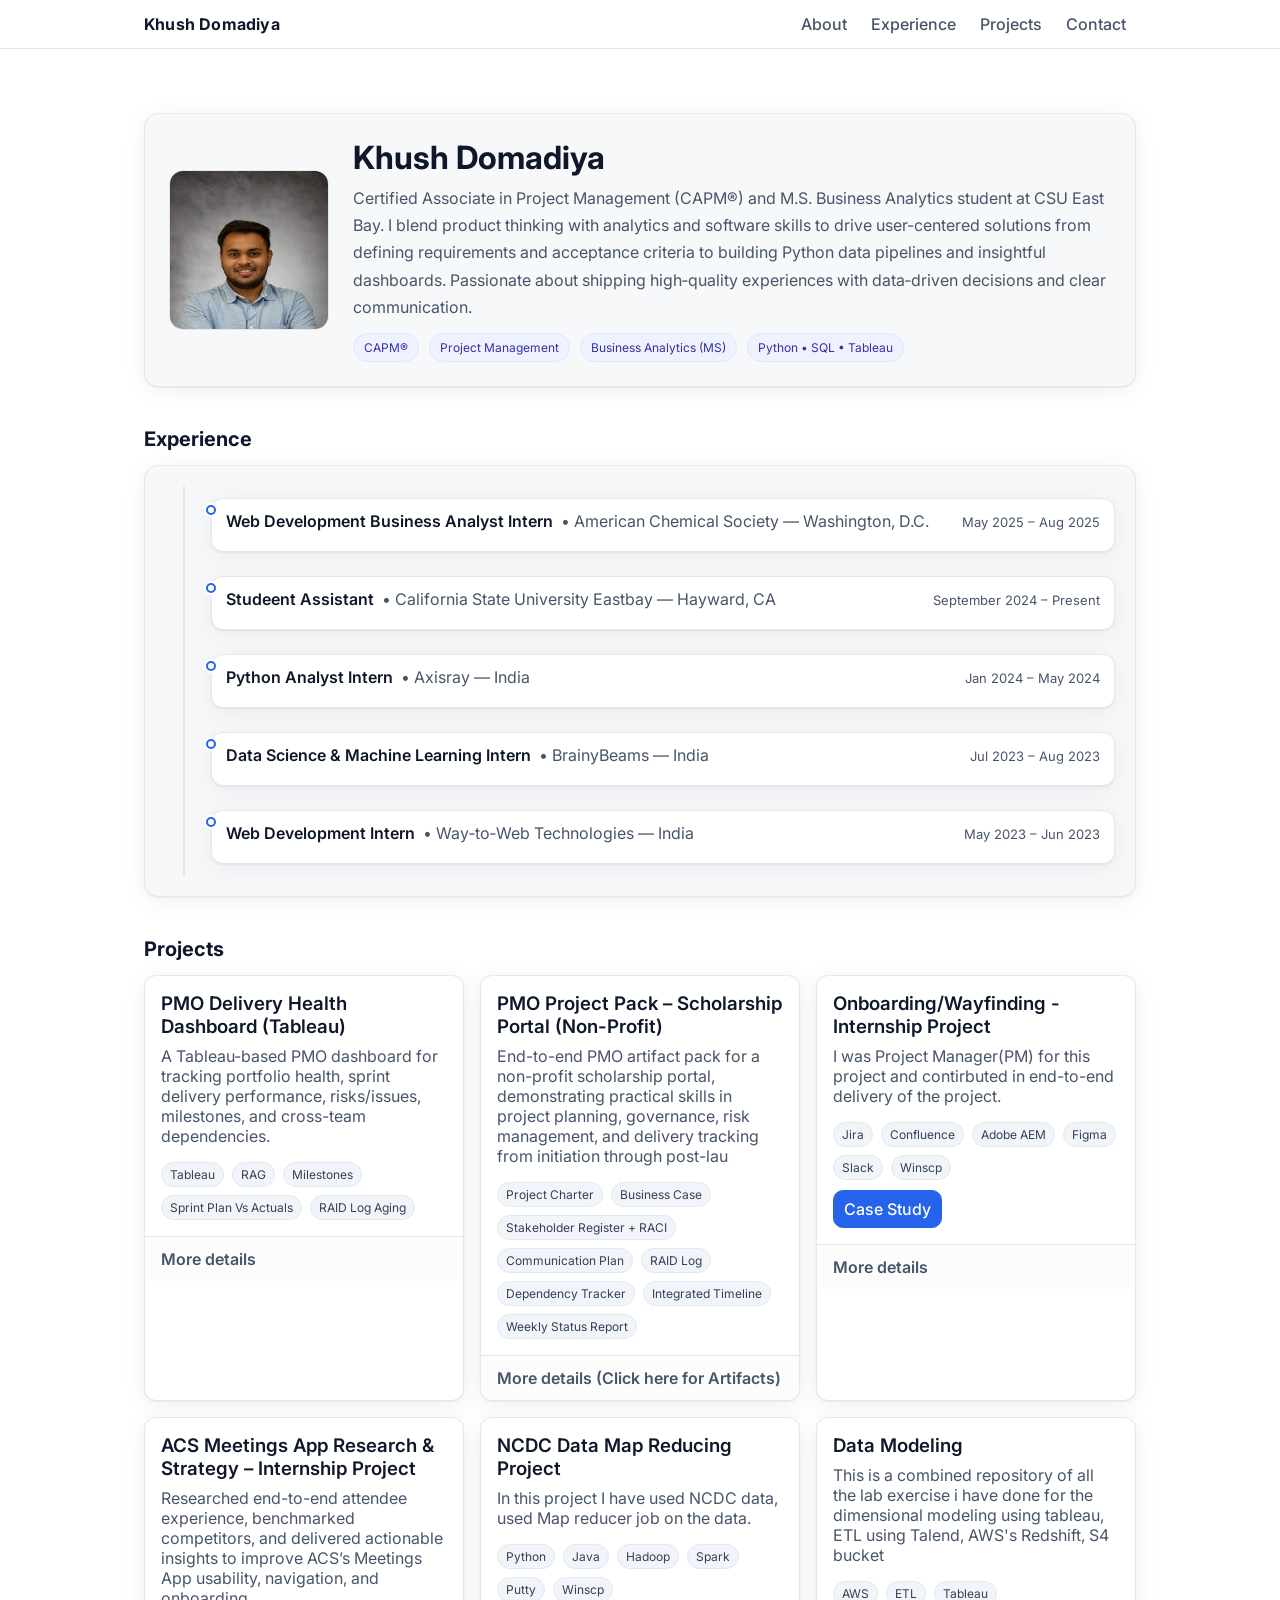
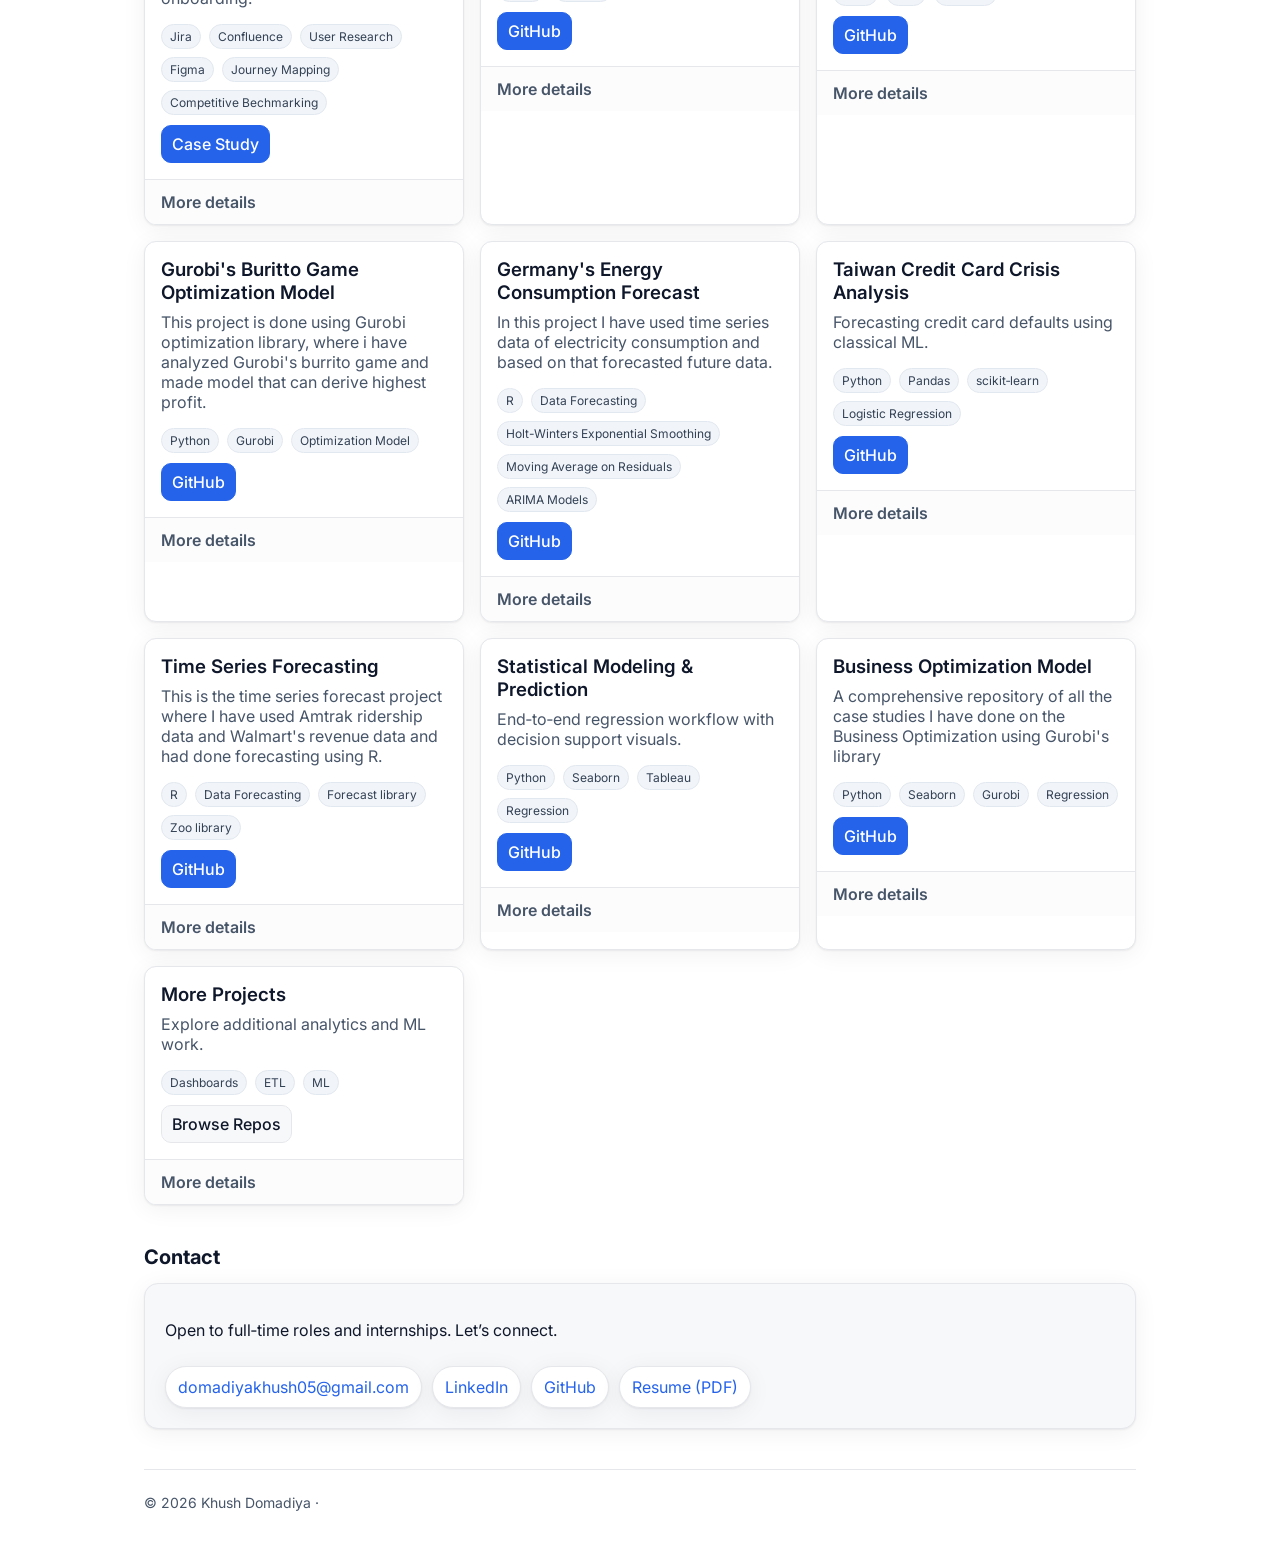
==== index.html @ 068c6896 "Update index.html removed work experience sections" ====
<!DOCTYPE html>
<html lang="en">

<head>
    <meta charset="utf-8" />
    <meta name="viewport" content="width=device-width, initial-scale=1" />
    <title>Khush Domadiya — Portfolio</title>
    <meta name="description"
        content="Portfolio of Khush Domadiya — CAPM® and Business Analytics MS student at CSU East Bay." />
    <link rel="preconnect" href="https://fonts.googleapis.com">
    <link rel="preconnect" href="https://fonts.gstatic.com" crossorigin>
    <link href="https://fonts.googleapis.com/css2?family=Inter:wght@400;500;600;700&display=swap" rel="stylesheet">
    <style>
        :root {
            --bg: #ffffff;
            --card: #f7f8fa;
            --text: #0f172a;
            --muted: #475569;
            --accent: #2563eb;
            --line: #e5e7eb;
            --ring: rgba(37, 99, 235, .25);
            --shadow: 0 1px 2px rgba(15, 23, 42, .06), 0 4px 24px rgba(15, 23, 42, .06);
            --radius: 14px;
            --maxw: 1040px;
        }

        *,
        *::before,
        *::after {
            box-sizing: border-box;
        }

        html,
        body {
            margin: 0;
            padding: 0;
            background: var(--bg);
            color: var(--text);
            font-family: Inter, system-ui, -apple-system, Segoe UI, Roboto, "Helvetica Neue", Arial, "Noto Sans", "Apple Color Emoji", "Segoe UI Emoji", "Segoe UI Symbol", "Noto Color Emoji", sans-serif;
        }

        a {
            color: var(--accent);
            text-decoration: none;
        }

        a:hover {
            text-decoration: underline;
        }

        .container {
            width: 100%;
            max-width: var(--maxw);
            margin: 0 auto;
            padding: 24px;
        }

        header {
            position: sticky;
            top: 0;
            backdrop-filter: saturate(180%) blur(8px);
            background: rgba(255, 255, 255, .8);
            border-bottom: 1px solid var(--line);
            z-index: 10;
        }

        .nav {
            display: flex;
            align-items: center;
            justify-content: space-between;
            gap: 16px;
            max-width: var(--maxw);
            margin: 0 auto;
            padding: 14px 24px;
        }

        .brand {
            font-weight: 700;
            letter-spacing: .2px;
        }

        .nav a {
            color: var(--muted);
            font-weight: 500;
            padding: 8px 10px;
            border-radius: 10px;
        }

        .nav a:hover {
            background: var(--card);
            text-decoration: none;
        }

        main {
            padding-top: 24px;
        }

        /* About */
        .about {
            display: grid;
            grid-template-columns: 160px 1fr;
            gap: 24px;
            align-items: center;
            background: var(--card);
            border: 1px solid var(--line);
            border-radius: var(--radius);
            padding: 24px;
            box-shadow: var(--shadow);
        }

        .avatar {
            width: 160px;
            height: 160px;
            border-radius: 14px;
            object-fit: cover;
            border: 1px solid var(--line);
        }

        .about h1 {
            margin: 0 0 8px;
            font-size: clamp(24px, 3vw, 32px);
        }

        .about p {
            margin: 0;
            color: var(--muted);
            line-height: 1.7;
        }

        .badges {
            margin-top: 12px;
            display: flex;
            gap: 10px;
            flex-wrap: wrap;
        }

        .badge {
            background: #eef2ff;
            color: #3730a3;
            padding: 6px 10px;
            border-radius: 999px;
            font-size: 12px;
            border: 1px solid #e0e7ff;
        }

        /* Sections */
        section {
            margin-top: 40px;
        }

        h2 {
            font-size: 20px;
            margin: 0 0 14px;
        }

        .section-card {
            background: var(--card);
            border: 1px solid var(--line);
            border-radius: var(--radius);
            box-shadow: var(--shadow);
            padding: 20px;
        }

        /* Timeline */
        .timeline {
            position: relative;
            margin-left: 0;
            padding-left: 28px;
            /* space for the centered line + dot */
        }

        .timeline::before {
            content: "";
            position: absolute;
            left: 18px;
            /* controls the line’s x-position */
            top: 0;
            bottom: 0;
            width: 2px;
            background: var(--line);
        }

        .t-item {
            position: relative;
            padding: 12px 0;
            /* slightly tighter spacing */
        }

        .t-item::before {
            content: "";
            position: absolute;
            left: 18px;
            /* same as line so it's centered */
            top: 24px;
            /* vertical position relative to item */
            width: 10px;
            /* smaller bubble */
            height: 10px;
            transform: translate(-50%, -50%);
            /* centers dot on the line */
            border-radius: 50%;
            background: #fff;
            border: 2px solid var(--accent);
            box-shadow: 0 0 0 2px #fff;
            /* optional halo to separate from line */
        }

        .t-card {
            margin-left: 18px;
            /* space so card doesn’t overlap the dot */
            padding: 12px 14px;
            background: #fff;
            border: 1px solid var(--line);
            border-radius: 12px;
            box-shadow: var(--shadow);
        }


        .t-title {
            display: flex;
            flex-wrap: wrap;
            gap: 8px;
            align-items: baseline;
        }

        .role {
            font-weight: 600;
        }

        .org {
            color: var(--muted);
        }

        .meta {
            margin-left: auto;
            color: var(--muted);
            font-size: 13px;
        }

        .t-desc {
            color: var(--muted);
            margin-top: 8px;
        }

        ul.compact {
            margin: 8px 0 0 18px;
            color: var(--muted);
        }

        /* Projects grid */
        .grid {
            display: grid;
            grid-template-columns: repeat(3, 1fr);
            gap: 16px;
        }

        @media (max-width: 980px) {
            .grid {
                grid-template-columns: repeat(2, 1fr);
            }

            .about {
                grid-template-columns: 120px 1fr;
            }

            .avatar {
                width: 120px;
                height: 120px;
            }
        }

        @media (max-width: 640px) {
            .grid {
                grid-template-columns: 1fr;
            }

            .about {
                grid-template-columns: 1fr;
                text-align: center;
            }

            .about .meta-wrap {
                display: flex;
                flex-direction: column;
                align-items: center;
            }

            .badges {
                justify-content: center;
            }
        }

        .p-card {
            background: #fff;
            border: 1px solid var(--line);
            border-radius: 12px;
            box-shadow: var(--shadow);
            overflow: hidden;
            display: flex;
            flex-direction: column;
        }

        .p-body {
            padding: 16px;
        }

        .p-title {
            font-weight: 600;
            margin: 0;
        }

        .p-tags {
            margin-top: 8px;
            display: flex;
            gap: 8px;
            flex-wrap: wrap;
        }

        .tag {
            font-size: 12px;
            background: #f1f5f9;
            color: #334155;
            padding: 4px 8px;
            border-radius: 999px;
            border: 1px solid #e2e8f0;
        }

        .p-actions {
            display: flex;
            gap: 10px;
            margin-top: 10px;
            flex-wrap: wrap;
        }

        .btn {
            display: inline-flex;
            align-items: center;
            gap: 8px;
            padding: 8px 10px;
            border-radius: 10px;
            border: 1px solid var(--line);
            background: var(--card);
            color: var(--text);
            cursor: pointer;
            font-weight: 500;
        }

        .btn:hover {
            border-color: #cbd5e1;
        }

        .btn.primary {
            background: var(--accent);
            color: #fff;
            border-color: var(--accent);
        }

        details.p-details {
            border-top: 1px solid var(--line);
            background: #fcfcfd;
        }

        details.p-details>summary {
            list-style: none;
            cursor: pointer;
            padding: 12px 16px;
            color: var(--muted);
            font-weight: 600;
        }

        details.p-details>summary::-webkit-details-marker {
            display: none;
        }

        details[open].p-details>summary {
            color: var(--accent);
        }

        .p-content {
            padding: 0 16px 16px 16px;
            color: var(--muted);
        }

        /* Contact */
        .contact {
            display: grid;
            gap: 10px;
        }

        .link-row {
            display: flex;
            gap: 10px;
            flex-wrap: wrap;
        }

        .pill {
            padding: 10px 12px;
            border: 1px solid var(--line);
            border-radius: 999px;
            background: #fff;
            box-shadow: var(--shadow);
            display: inline-flex;
            align-items: center;
            gap: 8px;
        }

        .sr-only {
            position: absolute;
            width: 1px;
            height: 1px;
            padding: 0;
            margin: -1px;
            overflow: hidden;
            clip: rect(0, 0, 0, 0);
            border: 0;
        }

        /* Focus rings */
        :focus-visible {
            outline: 3px solid var(--ring);
            outline-offset: 2px;
            border-radius: 8px;
        }

        /* Footer */
        footer {
            color: var(--muted);
            font-size: 14px;
            padding: 24px 0;
            border-top: 1px solid var(--line);
            margin-top: 40px;
        }
    </style>
</head>

<body>
    <header>
        <nav class="nav">
            <div class="brand">Khush Domadiya</div>
            <div>
                <a href="#about">About</a>
                <a href="#experience">Experience</a>
                <a href="#projects">Projects</a>
                <a href="#contact">Contact</a>
            </div>
        </nav>
    </header>

    <main class="container">
        <!-- About -->
        <section id="about" class="about">
            <img class="avatar" src="images/headshot.jpg" alt="Headshot of Khush Domadiya">
            <div class="meta-wrap">
                <h1>Khush Domadiya</h1>
                <p>
                    Certified Associate in Project Management (CAPM®) and M.S. Business Analytics student at CSU East
                    Bay. I blend product thinking with analytics and software skills to drive user-centered
                    solutions from defining requirements and acceptance criteria to building Python data pipelines and
                    insightful dashboards. Passionate about shipping high‑quality experiences with data‑driven decisions
                    and clear communication.
                </p>
                <div class="badges">
                    <span class="badge">CAPM®</span>
                    <span class="badge">Project Management</span>
                    <span class="badge">Business Analytics (MS)</span>
                    <span class="badge">Python • SQL • Tableau</span>
                </div>
            </div>
        </section>

        <!-- Experience -->
        <section id="experience">
            <h2>Experience</h2>
            <div class="section-card">
                <div class="timeline">
                    <!-- Most recent first -->
                    <div class="t-item">
                        <div class="t-card">
                            <div class="t-title">
                                <span class="role">Web Development Business Analyst Intern</span>
                                <span class="org">• American Chemical Society — Washington, D.C.</span>
                                <span class="meta">May 2025 – Aug 2025</span>
                            </div>
                            <ul class="compact">
                            </ul>
                        </div>
                    </div>

                    <div class="t-item">
                        <div class="t-card">
                            <div class="t-title">
                                <span class="role">Studeent Assistant</span>
                                <span class="org">• California State University Eastbay — Hayward, CA</span>
                                <span class="meta">September 2024 – Present</span>
                            </div>
                            <ul class="compact">
                            </ul>
                        </div>
                    </div>

                    <div class="t-item">
                        <div class="t-card">
                            <div class="t-title">
                                <span class="role">Python Analyst Intern</span>
                                <span class="org">• Axisray — India</span>
                                <span class="meta">Jan 2024 – May 2024</span>
                            </div>
                            <ul class="compact">
                            </ul>
                        </div>
                    </div>

                    <div class="t-item">
                        <div class="t-card">
                            <div class="t-title">
                                <span class="role">Data Science & Machine Learning Intern</span>
                                <span class="org">• BrainyBeams — India</span>
                                <span class="meta">Jul 2023 – Aug 2023</span>
                            </div>
                            <ul class="compact">
                            </ul>
                        </div>
                    </div>

                    <div class="t-item">
                        <div class="t-card">
                            <div class="t-title">
                                <span class="role">Web Development Intern</span>
                                <span class="org">• Way‑to‑Web Technologies — India</span>
                                <span class="meta">May 2023 – Jun 2023</span>
                            </div>
                            <ul class="compact">
                            </ul>
                        </div>
                    </div>
                </div>
            </div>
        </section>

        <!-- Projects -->
        <section id="projects">
            <h2>Projects</h2>
            <div class="grid">

                <!-- Project 1 -->
                <article class="p-card">
                    <div class="p-body">
                        <h3 class="p-title">PMO Delivery Health Dashboard (Tableau)</h3>
                        <p class="t-desc">A Tableau-based PMO dashboard for tracking portfolio health, sprint delivery performance, risks/issues, milestones, and cross-team dependencies.</p>
                        <div class="p-tags">
                            <span class="tag">Tableau</span><span class="tag">RAG</span><span class="tag">Milestones</span><span class="tag">Sprint Plan Vs Actuals</span><span class="tag">RAID Log Aging</span>
                        </div>
                    </div>
                    <details class="p-details">
                        <summary>More details</summary>
                        <div class="p-content">
                            Built an executive-ready PMO portfolio dashboard (tech product delivery theme) to improve delivery transparency and governance. 
                            Modeled project, sprint, work-item, milestone, RAID, and dependency datasets into a KPI framework with clear metric definitions and data dictionary. 
                            Created interactive views for portfolio RAG status, milestone tracking, sprint plan vs completed trends, defect monitoring, RAID aging, and blocked dependency analysis. 
                            Designed filters and drilldowns (team/program/project) to support stakeholder communication, escalation, and process improvement decisions.
                            <div class="p-actions">
                            <a class="btn primary" href="assets/Data_Dictionary.pdf" target="_blank"
                                rel="noopener">Data Dictionary</a>
                            </div>
                            <div class="p-actions">
                            <a class="btn primary" href="assets/KPI_Definitions.pdf" target="_blank"
                                rel="noopener">KPI Definitions</a>
                            </div>
                            <div class="p-actions">
                            <a class="btn primary" href="assets/Executive_Insights_Memo.pdf" target="_blank"
                                rel="noopener">Executive Insights Memo</a>
                            </div>
                            <div class="p-actions">
                            <a class="btn primary" href="assets/Tableau_project.twb" target="_blank"
                                rel="noopener">Tableau Dashboard File</a>
                            </div>
                            <div class="p-actions">
                                <a class="btn primary" 
                                   href="https://public.tableau.com/app/profile/khush.domadiya5696/viz/Tableau_project_17699269588030/DB_Delivery_Performance?publish=yes" 
                                   target="_blank" 
                                   rel="noopener">
                                    Delivery Performance Dashboard
                                </a>
                            </div>

                            <div class="p-actions">
                                <a class="btn primary" 
                                   href="https://public.tableau.com/app/profile/khush.domadiya5696/viz/Tableau_project_D1/DB_Executive_Overview?publish=yes" 
                                   target="_blank" 
                                   rel="noopener">
                                    Executive Overview Dashboard
                                </a>
                            </div>
                        </div>
                    </details>
                </article>
                
                <!-- Project 2 -->
                <article class="p-card">
                    <div class="p-body">
                        <h3 class="p-title">PMO Project Pack – Scholarship Portal (Non-Profit)</h3>
                        <p class="t-desc">End-to-end PMO artifact pack for a non-profit scholarship portal, 
                            demonstrating practical skills in project planning, governance, risk management, 
                            and delivery tracking from initiation through post-lau</p>
                        <div class="p-tags">
                            <span class="tag">Project Charter</span><span class="tag">Business Case</span><span class="tag">Stakeholder 
                                Register + RACI</span><span class="tag">Communication Plan</span><span class="tag">RAID Log</span><span
                                class="tag">Dependency Tracker</span><span class="tag">Integrated Timeline</span>
                                <span class="tag">Weekly Status Report</span>
                        </div>
                    </div>
                    <details class="p-details">
                        <summary>More details (Click here for Artifacts)</summary>
                        <div class="p-content">
                            End-to-end PMO artifact set for a fictional non-profit scholarship management portal,
                            showcasing how I think like a project manager and business analyst. 
                            The pack includes a project charter, business case lite (options, value, tradeoffs), 
                            stakeholder register & RACI, communication plan, RAID log, dependency tracker, 
                            integrated Gantt timeline, weekly status reports, and change log for scope control. 
                            Together, these artifacts demonstrate my ability to structure initiatives, manage risk, 
                            and drive delivery from discovery through post-launch.

                            <div class="p-actions">
                            <a class="btn primary" href="assets/PMO_Pack_Story_Background.pdf" target="_blank"
                                rel="noopener">Project Background</a>
                            </div>
                            <div class="p-actions">
                            <a class="btn primary" href="assets/01_Project_Charter.pdf" target="_blank"
                                rel="noopener">Project Charter</a>
                            </div>
                            <div class="p-actions">
                            <a class="btn primary" href="assets/02_Business_Case.pdf" target="_blank"
                                rel="noopener">Business Case</a>
                            </div>
                            <div class="p-actions">
                            <a class="btn primary" href="assets/03_Stakeholder_Register.pdf" target="_blank"
                                rel="noopener">03_Stakeholder_Register.pdf</a>
                            </div>
                            <div class="p-actions">
                            <a class="btn primary" href="assets/04_Communication_Plan.pdf" target="_blank"
                                rel="noopener">Communication Plan</a>
                            </div>
                            <div class="p-actions">
                            <a class="btn primary" href="assets/05_RAID_Log.xlsx" target="_blank"
                                rel="noopener">RAID Log</a>
                            </div>
                            <div class="p-actions">
                            <a class="btn primary" href="assets/06_Dependency_Tracker.xlsx" target="_blank"
                                rel="noopener">Dependency Tracker</a>
                            </div>
                            <div class="p-actions">
                            <a class="btn primary" href="assets/07_Timeline_Gantt.pdf" target="_blank"
                                rel="noopener">Integrated Timeline</a>
                            </div>
                            <div class="p-actions">
                            <a class="btn primary" href="assets/08_Status_Report_Template.pdf" target="_blank"
                                rel="noopener">Weekly Status Report Template</a>
                            </div>
                            <div class="p-actions">
                            <a class="btn primary" href="assets/09_Status_Report_Week1.pdf" target="_blank"
                                rel="noopener">Weekly Status Report - Week1</a>
                            </div>
                            <div class="p-actions">
                            <a class="btn primary" href="assets/10_Status_Report_Week2.pdf" target="_blank"
                                rel="noopener">Weekly Status Report - Week2</a>
                            </div>
                            <div class="p-actions">
                            <a class="btn primary" href="assets/11_Change_Log.pdf" target="_blank"
                                rel="noopener">Change Log</a>
                            </div>
                        </div>
                    </details>
                </article>
                <!-- Project 3 -->
                <article class="p-card">
                    <div class="p-body">
                        <h3 class="p-title">Onboarding/Wayfinding - Internship Project</h3>
                        <p class="t-desc">I was Project Manager(PM) for this project and contirbuted in end-to-end
                            delivery of the project.</p>
                        <div class="p-tags">
                            <span class="tag">Jira</span><span class="tag">Confluence</span><span class="tag">Adobe
                                AEM</span><span class="tag">Figma</span><span class="tag">Slack</span><span
                                class="tag">Winscp</span>
                        </div>
                        <div class="p-actions">
                            <a class="btn primary" href="assets/wayfinding case study.pdf" target="_blank"
                                rel="noopener">Case Study</a>
                        </div>
                    </div>
                    <details class="p-details">
                        <summary>More details</summary>
                        <div class="p-content">
                            During my internship, I led the ACS Wayfinding/Onboarding project, focused on improving
                            member navigation, benefit
                            visibility, and retention by delivering a streamlined MVP onboarding solution. Through this
                            project, I gained hands-on
                            experience in project management, agile methodology (hybrid Scrum), sprint planning,
                            stakeholder engagement,
                            Jira/Confluence management, QA testing, and cross-functional collaboration. This experience
                            strengthened my skills in
                            managing complex digital initiatives, aligning stakeholders, and delivering impactful
                            user-centered solutions
                        </div>
                    </details>
                </article>

                <!-- Project 4 -->
                <article class="p-card">
                    <div class="p-body">
                        <h3 class="p-title">ACS Meetings App Research & Strategy – Internship Project</h3>
                        <p class="t-desc">Researched end-to-end attendee experience, benchmarked competitors, and
                            delivered actionable insights to improve ACS’s
                            Meetings App usability, navigation, and onboarding.</p>
                        <div class="p-tags">
                            <span class="tag">Jira</span><span class="tag">Confluence</span><span class="tag">User
                                Research</span><span class="tag">Figma</span><span class="tag">Journey
                                Mapping</span><span class="tag">Competitive Bechmarking</span>
                        </div>
                        <div class="p-actions">
                            <a class="btn primary" href="assets/ACS Meetings APP case study.pdf" target="_blank"
                                rel="noopener">Case Study</a>
                        </div>
                    </div>
                    <details class="p-details">
                        <summary>More details</summary>
                        <div class="p-content">
                            During my internship at ACS, I conducted extensive user research and competitive analysis to
                            evaluate and improve the
                            ACS Meetings App. My work included competitor benchmarking, attendee journey mapping,
                            affinity/thematic analysis, and
                            persona development. I delivered insights on key pain points such as navigation, onboarding,
                            and app usability, and
                            provided actionable recommendations like interactive venue maps, better filtering, and
                            networking features. These
                            findings were shared through detailed reports, presentations, and visual journey maps,
                            forming the foundation for
                            strategic improvements to the app experience

                            <div class="p-actions">
                                <a class="btn primary" href="assets/ACS Meetings APP case study.pdf" target="_blank" rel="noopener">Case Study</a>
                            </div>
                            <!--- updated in github-->
                        </div>
                    </details>
                </article>


                <!-- Project 5 -->
                <article class="p-card">
                    <div class="p-body">
                        <h3 class="p-title">NCDC Data Map Reducing Project</h3>
                        <p class="t-desc">In this project I have used NCDC data, used Map reducer job on the data.</p>
                        <div class="p-tags">
                            <span class="tag">Python</span><span class="tag">Java</span><span
                                class="tag">Hadoop</span><span class="tag">Spark</span><span
                                class="tag">Putty</span><span class="tag">Winscp</span>
                        </div>
                        <div class="p-actions">
                            <a class="btn primary" href="https://github.com/Khush-domadia/NCDC-Map-Reducing-Project"
                                target="_blank" rel="noopener">GitHub</a>
                        </div>
                    </div>
                    <details class="p-details">
                        <summary>More details</summary>
                        <div class="p-content">
                            This project implements a comprehensive big data analysis pipeline for processing National
                            Climatic Data Center (NCDC)
                            weather records using Apache Hadoop ecosystem tools. The project demonstrates end-to-end big
                            data processing from raw
                            weather data extraction to statistical analysis using MapReduce, Pig, and Hive technologies.
                            The system processes
                            historical temperature data spanning from 1930 onwards to extract meaningful insights about
                            temperature patterns and
                            trends.
                        </div>
                    </details>
                </article>

                <!-- Project 6 -->
                <article class="p-card">
                    <div class="p-body">
                        <h3 class="p-title">Data Modeling</h3>
                        <p class="t-desc">This is a combined repository of all the lab exercise i have done for the
                            dimensional modeling using tableau, ETL using
                            Talend, AWS's Redshift, S4 bucket</p>
                        <div class="p-tags">
                            <span class="tag">AWS</span><span class="tag">ETL</span><span class="tag">Tableau</span>
                        </div>
                        <div class="p-actions">
                            <a class="btn primary" href="https://github.com/Khush-domadia/Data-Modeling" target="_blank"
                                rel="noopener">GitHub</a>
                        </div>
                    </div>
                    <details class="p-details">
                        <summary>More details</summary>
                        <div class="p-content">
                            This project contains a series of labs and practical exercises covering dimensional
                            modeling, slowly changing
                            dimensions, and advanced visualization and analytics in Tableau. The projects demonstrate
                            end-to-end data warehouse
                            design, big-data preparation, and interactive dashboard creation, illustrating both
                            theoretical and hands-on skills
                            required for modern data warehousing and business intelligence.
                        </div>
                    </details>
                </article>

                <!-- Project 7 -->
                <article class="p-card">
                    <div class="p-body">
                        <h3 class="p-title">Gurobi's Buritto Game Optimization Model</h3>
                        <p class="t-desc">This project is done using Gurobi optimization library, where i have analyzed
                            Gurobi's burrito game and made model that
                            can derive highest profit.</p>
                        <div class="p-tags">
                            <span class="tag">Python</span><span class="tag">Gurobi</span><span class="tag">Optimization
                                Model</span>
                        </div>
                        <div class="p-actions">
                            <a class="btn primary"
                                href="https://github.com/Khush-domadia/Gurobis-Buritto-Game-Optimization-Model"
                                target="_blank" rel="noopener">GitHub</a>
                        </div>
                    </div>
                    <details class="p-details">
                        <summary>More details</summary>
                        <div class="p-content">
                            This project implements a sophisticated optimization model to solve the Burrito Truck
                            Location Problem using Python and
                            the Gurobi optimization library. The model determines optimal truck locations to maximize
                            profit while serving all
                            demand nodes in a strategic facility location problem. The project explores multiple
                            scenarios with varying cost
                            structures to provide comprehensive business insights for decision-making.
                        </div>
                    </details>
                </article>

                <!-- Project 8 -->
                <article class="p-card">
                    <div class="p-body">
                        <h3 class="p-title">Germany's Energy Consumption Forecast</h3>
                        <p class="t-desc">In this project I have used time series data of electricity consumption and
                            based on that forecasted future data.</p>
                        <div class="p-tags">
                            <span class="tag">R</span><span class="tag">Data Forecasting</span><span
                                class="tag">Holt-Winters Exponential Smoothing</span>
                            <span class="tag">Moving Average on Residuals</span><span class="tag">ARIMA Models</span>
                        </div>
                        <div class="p-actions">
                            <a class="btn primary"
                                href="https://github.com/Khush-domadia/Germanys-Energy-Consumption-Forecast"
                                target="_blank" rel="noopener">GitHub</a>
                        </div>
                    </div>
                    <details class="p-details">
                        <summary>More details</summary>
                        <div class="p-content">
                            This project focuses on forecasting Germany's weekly electricity consumption using various
                            time series modeling
                            techniques. The analysis utilizes publicly available data from Open Power System Data (OPSD)
                            spanning from 2006 to 2017,
                            implementing multiple forecasting approaches to identify the most accurate model for energy
                            planning and policy
                            decision-making.
                        </div>
                    </details>
                </article>

                <!-- Project 9 -->
                <article class="p-card">
                    <div class="p-body">
                        <h3 class="p-title">Taiwan Credit Card Crisis Analysis</h3>
                        <p class="t-desc">Forecasting credit card defaults using classical ML.</p>
                        <div class="p-tags">
                            <span class="tag">Python</span><span class="tag">Pandas</span><span
                                class="tag">scikit‑learn</span><span class="tag">Logistic Regression</span>
                        </div>
                        <div class="p-actions">
                            <a class="btn primary"
                                href="https://github.com/Khush-domadia/Taiwan-2005-Credit-Card-crisis-analysis"
                                target="_blank" rel="noopener">GitHub</a>
                        </div>
                    </div>
                    <details class="p-details">
                        <summary>More details</summary>
                        <div class="p-content">
                            Built data pipeline, engineered features, and trained logistic regression to reach ~82%
                            accuracy for default prediction. Delivered interpretable insights for risk teams and
                            documented methodology and metrics.
                        </div>
                    </details>
                </article>

                <!-- Project 10 -->
                <article class="p-card">
                    <div class="p-body">
                        <h3 class="p-title">Time Series Forecasting</h3>
                        <p class="t-desc">This is the time series forecast project where I have used Amtrak ridership
                            data and Walmart's revenue data and had done
                            forecasting using R.</p>
                        <div class="p-tags">
                            <span class="tag">R</span><span class="tag">Data Forecasting</span><span
                                class="tag">Forecast library</span>
                            <span class="tag">Zoo library</span>
                        </div>
                        <div class="p-actions">
                            <a class="btn primary" href="https://github.com/Khush-domadia/Time-Series-Forecasting"
                                target="_blank" rel="noopener">GitHub</a>
                        </div>
                    </div>
                    <details class="p-details">
                        <summary>More details</summary>
                        <div class="p-content">
                            This project contains three comprehensive case studies demonstrating time series forecasting
                            techniques in R using
                            the forecast and zoo packages. Each case study covers data preprocessing, exploratory
                            analysis, model building,
                            validation, and future forecasting for different real-world datasets.
                        </div>
                    </details>
                </article>

                <!-- Project 11 -->
                <article class="p-card">
                    <div class="p-body">
                        <h3 class="p-title">Statistical Modeling & Prediction</h3>
                        <p class="t-desc">End‑to‑end regression workflow with decision support visuals.</p>
                        <div class="p-tags">
                            <span class="tag">Python</span><span class="tag">Seaborn</span><span
                                class="tag">Tableau</span><span class="tag">Regression</span>
                        </div>
                        <div class="p-actions">
                            <a class="btn primary" href="https://github.com/Khush-domadia/Statistical-Modeling"
                                target="_blank" rel="noopener">GitHub</a>
                        </div>
                    </div>
                    <details class="p-details">
                        <summary>More details</summary>
                        <div class="p-content">
                            Trained and validated regression models to predict business trends; published dashboards for
                            stakeholders, emphasizing feature importance and scenario analysis.
                        </div>
                    </details>
                </article>

                <!-- Project 12 -->
                <article class="p-card">
                    <div class="p-body">
                        <h3 class="p-title">Business Optimization Model</h3>
                        <p class="t-desc">A comprehensive repository of all the case studies I have done on the Business
                            Optimization using Gurobi's
                            library</p>
                        <div class="p-tags">
                            <span class="tag">Python</span><span class="tag">Seaborn</span><span
                                class="tag">Gurobi</span><span class="tag">Regression</span>
                        </div>
                        <div class="p-actions">
                            <a class="btn primary" href="https://github.com/Khush-domadia/Business-Optimization-Model"
                                target="_blank" rel="noopener">GitHub</a>
                        </div>
                    </div>
                    <details class="p-details">
                        <summary>More details</summary>
                        <div class="p-content">
                            Trained and validated regression models to predict business trends; published dashboards for
                            stakeholders, emphasizing feature importance and scenario analysis.
                        </div>
                    </details>
                </article>

                <!-- Placeholder to curate more repos -->
                <article class="p-card">
                    <div class="p-body">
                        <h3 class="p-title">More Projects</h3>
                        <p class="t-desc">Explore additional analytics and ML work.</p>
                        <div class="p-tags">
                            <span class="tag">Dashboards</span><span class="tag">ETL</span><span class="tag">ML</span>
                        </div>
                        <div class="p-actions">
                            <a class="btn" href="https://github.com/Khush-domadia?tab=repositories" target="_blank"
                                rel="noopener">Browse Repos</a>
                        </div>
                    </div>
                    <details class="p-details">
                        <summary>More details</summary>
                        <div class="p-content">
                            Link specific repositories here and add short takeaways: the problem, approach, stack, and
                            measurable impact or metrics.
                        </div>
                    </details>
                </article>
            </div>
        </section>

        <!-- Contact -->
        <section id="contact">
            <h2>Contact</h2>
            <div class="section-card contact">
                <p>Open to full‑time roles and internships. Let’s connect.</p>
                <div class="link-row">
                    <a class="pill" href="mailto:domadiyakhush05@gmail.com" aria-label="Email">
                        <span>domadiyakhush05@gmail.com</span>
                    </a>
                    <a class="pill" href="https://www.linkedin.com/in/khush-domadiya" target="_blank"
                        rel="noopener">LinkedIn</a>
                    <a class="pill" href="https://github.com/Khush-domadia" target="_blank" rel="noopener">GitHub</a>
                    <a class="pill" href="assets/Resume.pdf" target="_blank" rel="noopener">Resume (PDF)</a>
                </div>
            </div>
        </section>

        <footer>
            <div class="container" style="padding:0;">
                © <span id="year"></span> Khush Domadiya ·
            </div>
        </footer>
    </main>

    <script>
        // Current year in footer
        document.getElementById('year').textContent = new Date().getFullYear();
    </script>
</body>


</html
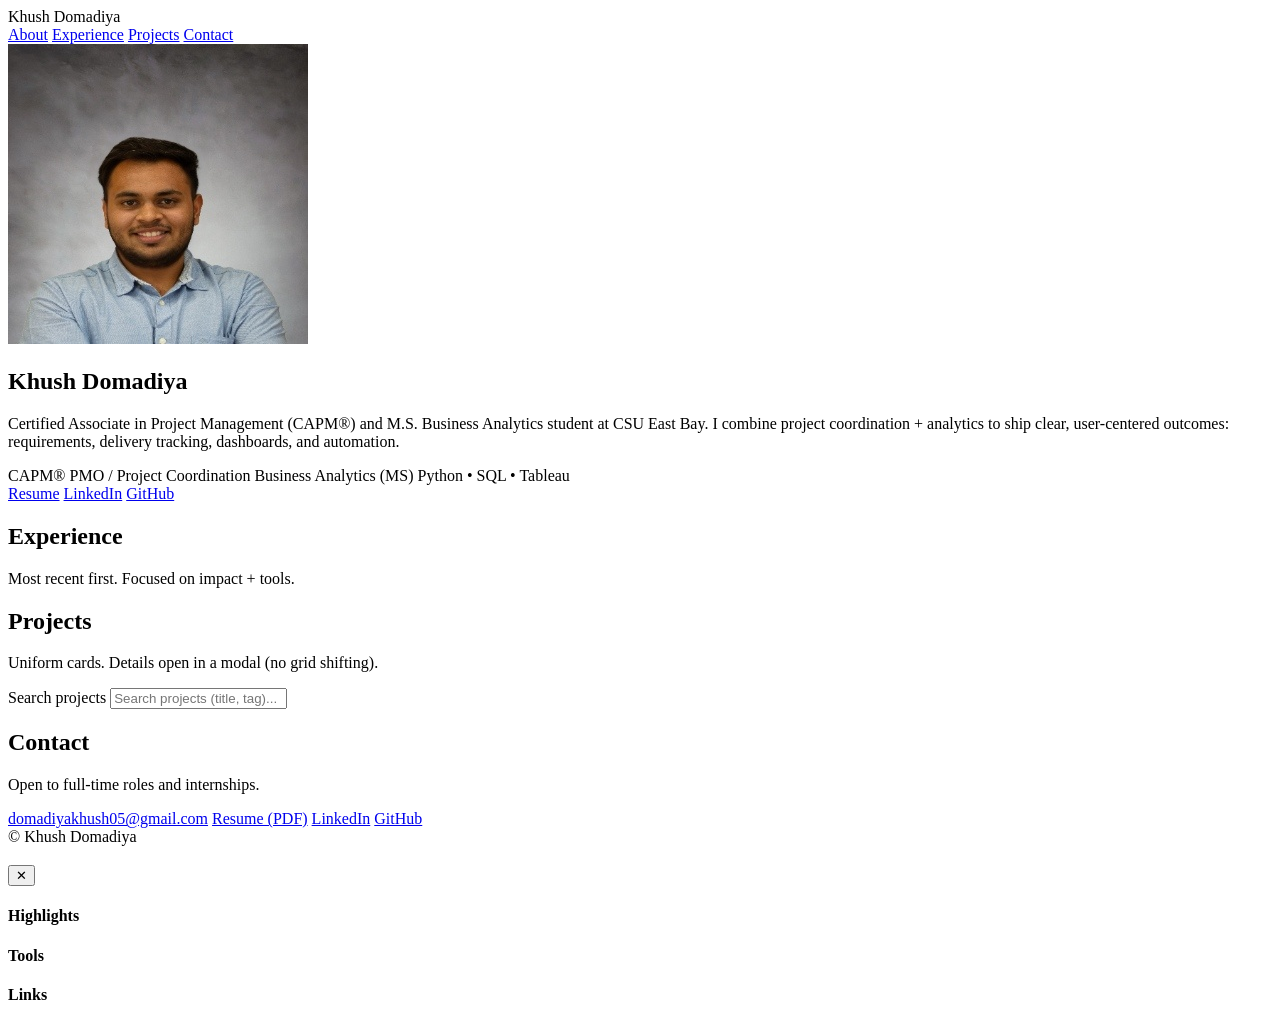
==== commit 5835a5d8: "Update index.html" ====
--- a/index.html
+++ b/index.html
@@ -1,1035 +1,145 @@
-<!DOCTYPE html>
+<!doctype html>
 <html lang="en">
+  <head>
+    <meta charset="utf-8" />
+    <meta name="viewport" content="width=device-width,initial-scale=1" />
+    <title>Khush Domadiya — Portfolio</title>
+    <meta
+      name="description"
+      content="Portfolio of Khush Domadiya — CAPM® and Business Analytics MS student at CSU East Bay."
+    />
 
-<head>
-    <meta charset="utf-8" />
-    <meta name="viewport" content="width=device-width, initial-scale=1" />
-    <title>Khush Domadiya — Portfolio</title>
-    <meta name="description"
-        content="Portfolio of Khush Domadiya — CAPM® and Business Analytics MS student at CSU East Bay." />
-    <link rel="preconnect" href="https://fonts.googleapis.com">
-    <link rel="preconnect" href="https://fonts.gstatic.com" crossorigin>
-    <link href="https://fonts.googleapis.com/css2?family=Inter:wght@400;500;600;700&display=swap" rel="stylesheet">
-    <style>
-        :root {
-            --bg: #ffffff;
-            --card: #f7f8fa;
-            --text: #0f172a;
-            --muted: #475569;
-            --accent: #2563eb;
-            --line: #e5e7eb;
-            --ring: rgba(37, 99, 235, .25);
-            --shadow: 0 1px 2px rgba(15, 23, 42, .06), 0 4px 24px rgba(15, 23, 42, .06);
-            --radius: 14px;
-            --maxw: 1040px;
-        }
+    <link rel="preconnect" href="https://fonts.googleapis.com" />
+    <link rel="preconnect" href="https://fonts.gstatic.com" crossorigin />
+    <link
+      href="https://fonts.googleapis.com/css2?family=Inter:wght@400;500;600;700&display=swap"
+      rel="stylesheet"
+    />
 
-        *,
-        *::before,
-        *::after {
-            box-sizing: border-box;
-        }
+    <link rel="stylesheet" href="styles.css" />
+  </head>
 
-        html,
-        body {
-            margin: 0;
-            padding: 0;
-            background: var(--bg);
-            color: var(--text);
-            font-family: Inter, system-ui, -apple-system, Segoe UI, Roboto, "Helvetica Neue", Arial, "Noto Sans", "Apple Color Emoji", "Segoe UI Emoji", "Segoe UI Symbol", "Noto Color Emoji", sans-serif;
-        }
-
-        a {
-            color: var(--accent);
-            text-decoration: none;
-        }
-
-        a:hover {
-            text-decoration: underline;
-        }
-
-        .container {
-            width: 100%;
-            max-width: var(--maxw);
-            margin: 0 auto;
-            padding: 24px;
-        }
-
-        header {
-            position: sticky;
-            top: 0;
-            backdrop-filter: saturate(180%) blur(8px);
-            background: rgba(255, 255, 255, .8);
-            border-bottom: 1px solid var(--line);
-            z-index: 10;
-        }
-
-        .nav {
-            display: flex;
-            align-items: center;
-            justify-content: space-between;
-            gap: 16px;
-            max-width: var(--maxw);
-            margin: 0 auto;
-            padding: 14px 24px;
-        }
-
-        .brand {
-            font-weight: 700;
-            letter-spacing: .2px;
-        }
-
-        .nav a {
-            color: var(--muted);
-            font-weight: 500;
-            padding: 8px 10px;
-            border-radius: 10px;
-        }
-
-        .nav a:hover {
-            background: var(--card);
-            text-decoration: none;
-        }
-
-        main {
-            padding-top: 24px;
-        }
-
-        /* About */
-        .about {
-            display: grid;
-            grid-template-columns: 160px 1fr;
-            gap: 24px;
-            align-items: center;
-            background: var(--card);
-            border: 1px solid var(--line);
-            border-radius: var(--radius);
-            padding: 24px;
-            box-shadow: var(--shadow);
-        }
-
-        .avatar {
-            width: 160px;
-            height: 160px;
-            border-radius: 14px;
-            object-fit: cover;
-            border: 1px solid var(--line);
-        }
-
-        .about h1 {
-            margin: 0 0 8px;
-            font-size: clamp(24px, 3vw, 32px);
-        }
-
-        .about p {
-            margin: 0;
-            color: var(--muted);
-            line-height: 1.7;
-        }
-
-        .badges {
-            margin-top: 12px;
-            display: flex;
-            gap: 10px;
-            flex-wrap: wrap;
-        }
-
-        .badge {
-            background: #eef2ff;
-            color: #3730a3;
-            padding: 6px 10px;
-            border-radius: 999px;
-            font-size: 12px;
-            border: 1px solid #e0e7ff;
-        }
-
-        /* Sections */
-        section {
-            margin-top: 40px;
-        }
-
-        h2 {
-            font-size: 20px;
-            margin: 0 0 14px;
-        }
-
-        .section-card {
-            background: var(--card);
-            border: 1px solid var(--line);
-            border-radius: var(--radius);
-            box-shadow: var(--shadow);
-            padding: 20px;
-        }
-
-        /* Timeline */
-        .timeline {
-            position: relative;
-            margin-left: 0;
-            padding-left: 28px;
-            /* space for the centered line + dot */
-        }
-
-        .timeline::before {
-            content: "";
-            position: absolute;
-            left: 18px;
-            /* controls the line’s x-position */
-            top: 0;
-            bottom: 0;
-            width: 2px;
-            background: var(--line);
-        }
-
-        .t-item {
-            position: relative;
-            padding: 12px 0;
-            /* slightly tighter spacing */
-        }
-
-        .t-item::before {
-            content: "";
-            position: absolute;
-            left: 18px;
-            /* same as line so it's centered */
-            top: 24px;
-            /* vertical position relative to item */
-            width: 10px;
-            /* smaller bubble */
-            height: 10px;
-            transform: translate(-50%, -50%);
-            /* centers dot on the line */
-            border-radius: 50%;
-            background: #fff;
-            border: 2px solid var(--accent);
-            box-shadow: 0 0 0 2px #fff;
-            /* optional halo to separate from line */
-        }
-
-        .t-card {
-            margin-left: 18px;
-            /* space so card doesn’t overlap the dot */
-            padding: 12px 14px;
-            background: #fff;
-            border: 1px solid var(--line);
-            border-radius: 12px;
-            box-shadow: var(--shadow);
-        }
-
-
-        .t-title {
-            display: flex;
-            flex-wrap: wrap;
-            gap: 8px;
-            align-items: baseline;
-        }
-
-        .role {
-            font-weight: 600;
-        }
-
-        .org {
-            color: var(--muted);
-        }
-
-        .meta {
-            margin-left: auto;
-            color: var(--muted);
-            font-size: 13px;
-        }
-
-        .t-desc {
-            color: var(--muted);
-            margin-top: 8px;
-        }
-
-        ul.compact {
-            margin: 8px 0 0 18px;
-            color: var(--muted);
-        }
-
-        /* Projects grid */
-        .grid {
-            display: grid;
-            grid-template-columns: repeat(3, 1fr);
-            gap: 16px;
-        }
-
-        @media (max-width: 980px) {
-            .grid {
-                grid-template-columns: repeat(2, 1fr);
-            }
-
-            .about {
-                grid-template-columns: 120px 1fr;
-            }
-
-            .avatar {
-                width: 120px;
-                height: 120px;
-            }
-        }
-
-        @media (max-width: 640px) {
-            .grid {
-                grid-template-columns: 1fr;
-            }
-
-            .about {
-                grid-template-columns: 1fr;
-                text-align: center;
-            }
-
-            .about .meta-wrap {
-                display: flex;
-                flex-direction: column;
-                align-items: center;
-            }
-
-            .badges {
-                justify-content: center;
-            }
-        }
-
-        .p-card {
-            background: #fff;
-            border: 1px solid var(--line);
-            border-radius: 12px;
-            box-shadow: var(--shadow);
-            overflow: hidden;
-            display: flex;
-            flex-direction: column;
-        }
-
-        .p-body {
-            padding: 16px;
-        }
-
-        .p-title {
-            font-weight: 600;
-            margin: 0;
-        }
-
-        .p-tags {
-            margin-top: 8px;
-            display: flex;
-            gap: 8px;
-            flex-wrap: wrap;
-        }
-
-        .tag {
-            font-size: 12px;
-            background: #f1f5f9;
-            color: #334155;
-            padding: 4px 8px;
-            border-radius: 999px;
-            border: 1px solid #e2e8f0;
-        }
-
-        .p-actions {
-            display: flex;
-            gap: 10px;
-            margin-top: 10px;
-            flex-wrap: wrap;
-        }
-
-        .btn {
-            display: inline-flex;
-            align-items: center;
-            gap: 8px;
-            padding: 8px 10px;
-            border-radius: 10px;
-            border: 1px solid var(--line);
-            background: var(--card);
-            color: var(--text);
-            cursor: pointer;
-            font-weight: 500;
-        }
-
-        .btn:hover {
-            border-color: #cbd5e1;
-        }
-
-        .btn.primary {
-            background: var(--accent);
-            color: #fff;
-            border-color: var(--accent);
-        }
-
-        details.p-details {
-            border-top: 1px solid var(--line);
-            background: #fcfcfd;
-        }
-
-        details.p-details>summary {
-            list-style: none;
-            cursor: pointer;
-            padding: 12px 16px;
-            color: var(--muted);
-            font-weight: 600;
-        }
-
-        details.p-details>summary::-webkit-details-marker {
-            display: none;
-        }
-
-        details[open].p-details>summary {
-            color: var(--accent);
-        }
-
-        .p-content {
-            padding: 0 16px 16px 16px;
-            color: var(--muted);
-        }
-
-        /* Contact */
-        .contact {
-            display: grid;
-            gap: 10px;
-        }
-
-        .link-row {
-            display: flex;
-            gap: 10px;
-            flex-wrap: wrap;
-        }
-
-        .pill {
-            padding: 10px 12px;
-            border: 1px solid var(--line);
-            border-radius: 999px;
-            background: #fff;
-            box-shadow: var(--shadow);
-            display: inline-flex;
-            align-items: center;
-            gap: 8px;
-        }
-
-        .sr-only {
-            position: absolute;
-            width: 1px;
-            height: 1px;
-            padding: 0;
-            margin: -1px;
-            overflow: hidden;
-            clip: rect(0, 0, 0, 0);
-            border: 0;
-        }
-
-        /* Focus rings */
-        :focus-visible {
-            outline: 3px solid var(--ring);
-            outline-offset: 2px;
-            border-radius: 8px;
-        }
-
-        /* Footer */
-        footer {
-            color: var(--muted);
-            font-size: 14px;
-            padding: 24px 0;
-            border-top: 1px solid var(--line);
-            margin-top: 40px;
-        }
-    </style>
-</head>
-
-<body>
-    <header>
-        <nav class="nav">
-            <div class="brand">Khush Domadiya</div>
-            <div>
-                <a href="#about">About</a>
-                <a href="#experience">Experience</a>
-                <a href="#projects">Projects</a>
-                <a href="#contact">Contact</a>
-            </div>
-        </nav>
+  <body>
+    <header class="header">
+      <nav class="nav container">
+        <div class="brand">Khush Domadiya</div>
+        <div class="nav-links">
+          <a href="#about">About</a>
+          <a href="#experience">Experience</a>
+          <a href="#projects">Projects</a>
+          <a href="#contact">Contact</a>
+        </div>
+      </nav>
     </header>
 
     <main class="container">
-        <!-- About -->
-        <section id="about" class="about">
-            <img class="avatar" src="images/headshot.jpg" alt="Headshot of Khush Domadiya">
-            <div class="meta-wrap">
-                <h1>Khush Domadiya</h1>
-                <p>
-                    Certified Associate in Project Management (CAPM®) and M.S. Business Analytics student at CSU East
-                    Bay. I blend product thinking with analytics and software skills to drive user-centered
-                    solutions from defining requirements and acceptance criteria to building Python data pipelines and
-                    insightful dashboards. Passionate about shipping high‑quality experiences with data‑driven decisions
-                    and clear communication.
-                </p>
-                <div class="badges">
-                    <span class="badge">CAPM®</span>
-                    <span class="badge">Project Management</span>
-                    <span class="badge">Business Analytics (MS)</span>
-                    <span class="badge">Python • SQL • Tableau</span>
-                </div>
-            </div>
-        </section>
+      <!-- ABOUT -->
+      <section id="about" class="about card">
+        <img class="avatar" src="images/headshot.jpg" alt="Headshot of Khush Domadiya" />
+        <div>
+          <h1 class="h1">Khush Domadiya</h1>
+          <p class="lead">
+            Certified Associate in Project Management (CAPM®) and M.S. Business Analytics student at CSU East Bay.
+            I combine project coordination + analytics to ship clear, user-centered outcomes: requirements, delivery
+            tracking, dashboards, and automation.
+          </p>
 
-        <!-- Experience -->
-        <section id="experience">
-            <h2>Experience</h2>
-            <div class="section-card">
-                <div class="timeline">
-                    <!-- Most recent first -->
-                    <div class="t-item">
-                        <div class="t-card">
-                            <div class="t-title">
-                                <span class="role">Web Development Business Analyst Intern</span>
-                                <span class="org">• American Chemical Society — Washington, D.C.</span>
-                                <span class="meta">May 2025 – Aug 2025</span>
-                            </div>
-                            <ul class="compact">
-                            </ul>
-                        </div>
-                    </div>
+          <div class="chips">
+            <span class="chip">CAPM®</span>
+            <span class="chip">PMO / Project Coordination</span>
+            <span class="chip">Business Analytics (MS)</span>
+            <span class="chip">Python • SQL • Tableau</span>
+          </div>
 
-                    <div class="t-item">
-                        <div class="t-card">
-                            <div class="t-title">
-                                <span class="role">Studeent Assistant</span>
-                                <span class="org">• California State University Eastbay — Hayward, CA</span>
-                                <span class="meta">September 2024 – Present</span>
-                            </div>
-                            <ul class="compact">
-                            </ul>
-                        </div>
-                    </div>
+          <div class="quick-links">
+            <a class="btn primary" href="assets/Resume.pdf" target="_blank" rel="noopener">Resume</a>
+            <a class="btn" href="https://www.linkedin.com/in/khush-domadiya" target="_blank" rel="noopener">LinkedIn</a>
+            <a class="btn" href="https://github.com/Khush-domadia" target="_blank" rel="noopener">GitHub</a>
+          </div>
+        </div>
+      </section>
 
-                    <div class="t-item">
-                        <div class="t-card">
-                            <div class="t-title">
-                                <span class="role">Python Analyst Intern</span>
-                                <span class="org">• Axisray — India</span>
-                                <span class="meta">Jan 2024 – May 2024</span>
-                            </div>
-                            <ul class="compact">
-                            </ul>
-                        </div>
-                    </div>
+      <!-- EXPERIENCE -->
+      <section id="experience" class="section">
+        <div class="section-head">
+          <h2 class="h2">Experience</h2>
+          <p class="muted">Most recent first. Focused on impact + tools.</p>
+        </div>
 
-                    <div class="t-item">
-                        <div class="t-card">
-                            <div class="t-title">
-                                <span class="role">Data Science & Machine Learning Intern</span>
-                                <span class="org">• BrainyBeams — India</span>
-                                <span class="meta">Jul 2023 – Aug 2023</span>
-                            </div>
-                            <ul class="compact">
-                            </ul>
-                        </div>
-                    </div>
+        <div id="experienceList" class="timeline card"></div>
+      </section>
 
-                    <div class="t-item">
-                        <div class="t-card">
-                            <div class="t-title">
-                                <span class="role">Web Development Intern</span>
-                                <span class="org">• Way‑to‑Web Technologies — India</span>
-                                <span class="meta">May 2023 – Jun 2023</span>
-                            </div>
-                            <ul class="compact">
-                            </ul>
-                        </div>
-                    </div>
-                </div>
-            </div>
-        </section>
+      <!-- PROJECTS -->
+      <section id="projects" class="section">
+        <div class="section-head projects-head">
+          <div>
+            <h2 class="h2">Projects</h2>
+            <p class="muted">Uniform cards. Details open in a modal (no grid shifting).</p>
+          </div>
 
-        <!-- Projects -->
-        <section id="projects">
-            <h2>Projects</h2>
-            <div class="grid">
+          <div class="project-controls">
+            <label class="sr-only" for="projectSearch">Search projects</label>
+            <input id="projectSearch" class="search" placeholder="Search projects (title, tag)..." />
+          </div>
+        </div>
 
-                <!-- Project 1 -->
-                <article class="p-card">
-                    <div class="p-body">
-                        <h3 class="p-title">PMO Delivery Health Dashboard (Tableau)</h3>
-                        <p class="t-desc">A Tableau-based PMO dashboard for tracking portfolio health, sprint delivery performance, risks/issues, milestones, and cross-team dependencies.</p>
-                        <div class="p-tags">
-                            <span class="tag">Tableau</span><span class="tag">RAG</span><span class="tag">Milestones</span><span class="tag">Sprint Plan Vs Actuals</span><span class="tag">RAID Log Aging</span>
-                        </div>
-                    </div>
-                    <details class="p-details">
-                        <summary>More details</summary>
-                        <div class="p-content">
-                            Built an executive-ready PMO portfolio dashboard (tech product delivery theme) to improve delivery transparency and governance. 
-                            Modeled project, sprint, work-item, milestone, RAID, and dependency datasets into a KPI framework with clear metric definitions and data dictionary. 
-                            Created interactive views for portfolio RAG status, milestone tracking, sprint plan vs completed trends, defect monitoring, RAID aging, and blocked dependency analysis. 
-                            Designed filters and drilldowns (team/program/project) to support stakeholder communication, escalation, and process improvement decisions.
-                            <div class="p-actions">
-                            <a class="btn primary" href="assets/Data_Dictionary.pdf" target="_blank"
-                                rel="noopener">Data Dictionary</a>
-                            </div>
-                            <div class="p-actions">
-                            <a class="btn primary" href="assets/KPI_Definitions.pdf" target="_blank"
-                                rel="noopener">KPI Definitions</a>
-                            </div>
-                            <div class="p-actions">
-                            <a class="btn primary" href="assets/Executive_Insights_Memo.pdf" target="_blank"
-                                rel="noopener">Executive Insights Memo</a>
-                            </div>
-                            <div class="p-actions">
-                            <a class="btn primary" href="assets/Tableau_project.twb" target="_blank"
-                                rel="noopener">Tableau Dashboard File</a>
-                            </div>
-                            <div class="p-actions">
-                                <a class="btn primary" 
-                                   href="https://public.tableau.com/app/profile/khush.domadiya5696/viz/Tableau_project_17699269588030/DB_Delivery_Performance?publish=yes" 
-                                   target="_blank" 
-                                   rel="noopener">
-                                    Delivery Performance Dashboard
-                                </a>
-                            </div>
+        <div id="projectsGrid" class="grid"></div>
+      </section>
 
-                            <div class="p-actions">
-                                <a class="btn primary" 
-                                   href="https://public.tableau.com/app/profile/khush.domadiya5696/viz/Tableau_project_D1/DB_Executive_Overview?publish=yes" 
-                                   target="_blank" 
-                                   rel="noopener">
-                                    Executive Overview Dashboard
-                                </a>
-                            </div>
-                        </div>
-                    </details>
-                </article>
-                
-                <!-- Project 2 -->
-                <article class="p-card">
-                    <div class="p-body">
-                        <h3 class="p-title">PMO Project Pack – Scholarship Portal (Non-Profit)</h3>
-                        <p class="t-desc">End-to-end PMO artifact pack for a non-profit scholarship portal, 
-                            demonstrating practical skills in project planning, governance, risk management, 
-                            and delivery tracking from initiation through post-lau</p>
-                        <div class="p-tags">
-                            <span class="tag">Project Charter</span><span class="tag">Business Case</span><span class="tag">Stakeholder 
-                                Register + RACI</span><span class="tag">Communication Plan</span><span class="tag">RAID Log</span><span
-                                class="tag">Dependency Tracker</span><span class="tag">Integrated Timeline</span>
-                                <span class="tag">Weekly Status Report</span>
-                        </div>
-                    </div>
-                    <details class="p-details">
-                        <summary>More details (Click here for Artifacts)</summary>
-                        <div class="p-content">
-                            End-to-end PMO artifact set for a fictional non-profit scholarship management portal,
-                            showcasing how I think like a project manager and business analyst. 
-                            The pack includes a project charter, business case lite (options, value, tradeoffs), 
-                            stakeholder register & RACI, communication plan, RAID log, dependency tracker, 
-                            integrated Gantt timeline, weekly status reports, and change log for scope control. 
-                            Together, these artifacts demonstrate my ability to structure initiatives, manage risk, 
-                            and drive delivery from discovery through post-launch.
+      <!-- CONTACT -->
+      <section id="contact" class="section">
+        <div class="section-head">
+          <h2 class="h2">Contact</h2>
+          <p class="muted">Open to full-time roles and internships.</p>
+        </div>
 
-                            <div class="p-actions">
-                            <a class="btn primary" href="assets/PMO_Pack_Story_Background.pdf" target="_blank"
-                                rel="noopener">Project Background</a>
-                            </div>
-                            <div class="p-actions">
-                            <a class="btn primary" href="assets/01_Project_Charter.pdf" target="_blank"
-                                rel="noopener">Project Charter</a>
-                            </div>
-                            <div class="p-actions">
-                            <a class="btn primary" href="assets/02_Business_Case.pdf" target="_blank"
-                                rel="noopener">Business Case</a>
-                            </div>
-                            <div class="p-actions">
-                            <a class="btn primary" href="assets/03_Stakeholder_Register.pdf" target="_blank"
-                                rel="noopener">03_Stakeholder_Register.pdf</a>
-                            </div>
-                            <div class="p-actions">
-                            <a class="btn primary" href="assets/04_Communication_Plan.pdf" target="_blank"
-                                rel="noopener">Communication Plan</a>
-                            </div>
-                            <div class="p-actions">
-                            <a class="btn primary" href="assets/05_RAID_Log.xlsx" target="_blank"
-                                rel="noopener">RAID Log</a>
-                            </div>
-                            <div class="p-actions">
-                            <a class="btn primary" href="assets/06_Dependency_Tracker.xlsx" target="_blank"
-                                rel="noopener">Dependency Tracker</a>
-                            </div>
-                            <div class="p-actions">
-                            <a class="btn primary" href="assets/07_Timeline_Gantt.pdf" target="_blank"
-                                rel="noopener">Integrated Timeline</a>
-                            </div>
-                            <div class="p-actions">
-                            <a class="btn primary" href="assets/08_Status_Report_Template.pdf" target="_blank"
-                                rel="noopener">Weekly Status Report Template</a>
-                            </div>
-                            <div class="p-actions">
-                            <a class="btn primary" href="assets/09_Status_Report_Week1.pdf" target="_blank"
-                                rel="noopener">Weekly Status Report - Week1</a>
-                            </div>
-                            <div class="p-actions">
-                            <a class="btn primary" href="assets/10_Status_Report_Week2.pdf" target="_blank"
-                                rel="noopener">Weekly Status Report - Week2</a>
-                            </div>
-                            <div class="p-actions">
-                            <a class="btn primary" href="assets/11_Change_Log.pdf" target="_blank"
-                                rel="noopener">Change Log</a>
-                            </div>
-                        </div>
-                    </details>
-                </article>
-                <!-- Project 3 -->
-                <article class="p-card">
-                    <div class="p-body">
-                        <h3 class="p-title">Onboarding/Wayfinding - Internship Project</h3>
-                        <p class="t-desc">I was Project Manager(PM) for this project and contirbuted in end-to-end
-                            delivery of the project.</p>
-                        <div class="p-tags">
-                            <span class="tag">Jira</span><span class="tag">Confluence</span><span class="tag">Adobe
-                                AEM</span><span class="tag">Figma</span><span class="tag">Slack</span><span
-                                class="tag">Winscp</span>
-                        </div>
-                        <div class="p-actions">
-                            <a class="btn primary" href="assets/wayfinding case study.pdf" target="_blank"
-                                rel="noopener">Case Study</a>
-                        </div>
-                    </div>
-                    <details class="p-details">
-                        <summary>More details</summary>
-                        <div class="p-content">
-                            During my internship, I led the ACS Wayfinding/Onboarding project, focused on improving
-                            member navigation, benefit
-                            visibility, and retention by delivering a streamlined MVP onboarding solution. Through this
-                            project, I gained hands-on
-                            experience in project management, agile methodology (hybrid Scrum), sprint planning,
-                            stakeholder engagement,
-                            Jira/Confluence management, QA testing, and cross-functional collaboration. This experience
-                            strengthened my skills in
-                            managing complex digital initiatives, aligning stakeholders, and delivering impactful
-                            user-centered solutions
-                        </div>
-                    </details>
-                </article>
+        <div class="card contact">
+          <div class="contact-row">
+            <a class="pill" href="mailto:domadiyakhush05@gmail.com">domadiyakhush05@gmail.com</a>
+            <a class="pill" href="assets/Resume.pdf" target="_blank" rel="noopener">Resume (PDF)</a>
+            <a class="pill" href="https://www.linkedin.com/in/khush-domadiya" target="_blank" rel="noopener">LinkedIn</a>
+            <a class="pill" href="https://github.com/Khush-domadia" target="_blank" rel="noopener">GitHub</a>
+          </div>
+        </div>
+      </section>
 
-                <!-- Project 4 -->
-                <article class="p-card">
-                    <div class="p-body">
-                        <h3 class="p-title">ACS Meetings App Research & Strategy – Internship Project</h3>
-                        <p class="t-desc">Researched end-to-end attendee experience, benchmarked competitors, and
-                            delivered actionable insights to improve ACS’s
-                            Meetings App usability, navigation, and onboarding.</p>
-                        <div class="p-tags">
-                            <span class="tag">Jira</span><span class="tag">Confluence</span><span class="tag">User
-                                Research</span><span class="tag">Figma</span><span class="tag">Journey
-                                Mapping</span><span class="tag">Competitive Bechmarking</span>
-                        </div>
-                        <div class="p-actions">
-                            <a class="btn primary" href="assets/ACS Meetings APP case study.pdf" target="_blank"
-                                rel="noopener">Case Study</a>
-                        </div>
-                    </div>
-                    <details class="p-details">
-                        <summary>More details</summary>
-                        <div class="p-content">
-                            During my internship at ACS, I conducted extensive user research and competitive analysis to
-                            evaluate and improve the
-                            ACS Meetings App. My work included competitor benchmarking, attendee journey mapping,
-                            affinity/thematic analysis, and
-                            persona development. I delivered insights on key pain points such as navigation, onboarding,
-                            and app usability, and
-                            provided actionable recommendations like interactive venue maps, better filtering, and
-                            networking features. These
-                            findings were shared through detailed reports, presentations, and visual journey maps,
-                            forming the foundation for
-                            strategic improvements to the app experience
-
-                            <div class="p-actions">
-                                <a class="btn primary" href="assets/ACS Meetings APP case study.pdf" target="_blank" rel="noopener">Case Study</a>
-                            </div>
-                            <!--- updated in github-->
-                        </div>
-                    </details>
-                </article>
-
-
-                <!-- Project 5 -->
-                <article class="p-card">
-                    <div class="p-body">
-                        <h3 class="p-title">NCDC Data Map Reducing Project</h3>
-                        <p class="t-desc">In this project I have used NCDC data, used Map reducer job on the data.</p>
-                        <div class="p-tags">
-                            <span class="tag">Python</span><span class="tag">Java</span><span
-                                class="tag">Hadoop</span><span class="tag">Spark</span><span
-                                class="tag">Putty</span><span class="tag">Winscp</span>
-                        </div>
-                        <div class="p-actions">
-                            <a class="btn primary" href="https://github.com/Khush-domadia/NCDC-Map-Reducing-Project"
-                                target="_blank" rel="noopener">GitHub</a>
-                        </div>
-                    </div>
-                    <details class="p-details">
-                        <summary>More details</summary>
-                        <div class="p-content">
-                            This project implements a comprehensive big data analysis pipeline for processing National
-                            Climatic Data Center (NCDC)
-                            weather records using Apache Hadoop ecosystem tools. The project demonstrates end-to-end big
-                            data processing from raw
-                            weather data extraction to statistical analysis using MapReduce, Pig, and Hive technologies.
-                            The system processes
-                            historical temperature data spanning from 1930 onwards to extract meaningful insights about
-                            temperature patterns and
-                            trends.
-                        </div>
-                    </details>
-                </article>
-
-                <!-- Project 6 -->
-                <article class="p-card">
-                    <div class="p-body">
-                        <h3 class="p-title">Data Modeling</h3>
-                        <p class="t-desc">This is a combined repository of all the lab exercise i have done for the
-                            dimensional modeling using tableau, ETL using
-                            Talend, AWS's Redshift, S4 bucket</p>
-                        <div class="p-tags">
-                            <span class="tag">AWS</span><span class="tag">ETL</span><span class="tag">Tableau</span>
-                        </div>
-                        <div class="p-actions">
-                            <a class="btn primary" href="https://github.com/Khush-domadia/Data-Modeling" target="_blank"
-                                rel="noopener">GitHub</a>
-                        </div>
-                    </div>
-                    <details class="p-details">
-                        <summary>More details</summary>
-                        <div class="p-content">
-                            This project contains a series of labs and practical exercises covering dimensional
-                            modeling, slowly changing
-                            dimensions, and advanced visualization and analytics in Tableau. The projects demonstrate
-                            end-to-end data warehouse
-                            design, big-data preparation, and interactive dashboard creation, illustrating both
-                            theoretical and hands-on skills
-                            required for modern data warehousing and business intelligence.
-                        </div>
-                    </details>
-                </article>
-
-                <!-- Project 7 -->
-                <article class="p-card">
-                    <div class="p-body">
-                        <h3 class="p-title">Gurobi's Buritto Game Optimization Model</h3>
-                        <p class="t-desc">This project is done using Gurobi optimization library, where i have analyzed
-                            Gurobi's burrito game and made model that
-                            can derive highest profit.</p>
-                        <div class="p-tags">
-                            <span class="tag">Python</span><span class="tag">Gurobi</span><span class="tag">Optimization
-                                Model</span>
-                        </div>
-                        <div class="p-actions">
-                            <a class="btn primary"
-                                href="https://github.com/Khush-domadia/Gurobis-Buritto-Game-Optimization-Model"
-                                target="_blank" rel="noopener">GitHub</a>
-                        </div>
-                    </div>
-                    <details class="p-details">
-                        <summary>More details</summary>
-                        <div class="p-content">
-                            This project implements a sophisticated optimization model to solve the Burrito Truck
-                            Location Problem using Python and
-                            the Gurobi optimization library. The model determines optimal truck locations to maximize
-                            profit while serving all
-                            demand nodes in a strategic facility location problem. The project explores multiple
-                            scenarios with varying cost
-                            structures to provide comprehensive business insights for decision-making.
-                        </div>
-                    </details>
-                </article>
-
-                <!-- Project 8 -->
-                <article class="p-card">
-                    <div class="p-body">
-                        <h3 class="p-title">Germany's Energy Consumption Forecast</h3>
-                        <p class="t-desc">In this project I have used time series data of electricity consumption and
-                            based on that forecasted future data.</p>
-                        <div class="p-tags">
-                            <span class="tag">R</span><span class="tag">Data Forecasting</span><span
-                                class="tag">Holt-Winters Exponential Smoothing</span>
-                            <span class="tag">Moving Average on Residuals</span><span class="tag">ARIMA Models</span>
-                        </div>
-                        <div class="p-actions">
-                            <a class="btn primary"
-                                href="https://github.com/Khush-domadia/Germanys-Energy-Consumption-Forecast"
-                                target="_blank" rel="noopener">GitHub</a>
-                        </div>
-                    </div>
-                    <details class="p-details">
-                        <summary>More details</summary>
-                        <div class="p-content">
-                            This project focuses on forecasting Germany's weekly electricity consumption using various
-                            time series modeling
-                            techniques. The analysis utilizes publicly available data from Open Power System Data (OPSD)
-                            spanning from 2006 to 2017,
-                            implementing multiple forecasting approaches to identify the most accurate model for energy
-                            planning and policy
-                            decision-making.
-                        </div>
-                    </details>
-                </article>
-
-                <!-- Project 9 -->
-                <article class="p-card">
-                    <div class="p-body">
-                        <h3 class="p-title">Taiwan Credit Card Crisis Analysis</h3>
-                        <p class="t-desc">Forecasting credit card defaults using classical ML.</p>
-                        <div class="p-tags">
-                            <span class="tag">Python</span><span class="tag">Pandas</span><span
-                                class="tag">scikit‑learn</span><span class="tag">Logistic Regression</span>
-                        </div>
-                        <div class="p-actions">
-                            <a class="btn primary"
-                                href="https://github.com/Khush-domadia/Taiwan-2005-Credit-Card-crisis-analysis"
-                                target="_blank" rel="noopener">GitHub</a>
-                        </div>
-                    </div>
-                    <details class="p-details">
-                        <summary>More details</summary>
-                        <div class="p-content">
-                            Built data pipeline, engineered features, and trained logistic regression to reach ~82%
-                            accuracy for default prediction. Delivered interpretable insights for risk teams and
-                            documented methodology and metrics.
-                        </div>
-                    </details>
-                </article>
-
-                <!-- Project 10 -->
-                <article class="p-card">
-                    <div class="p-body">
-                        <h3 class="p-title">Time Series Forecasting</h3>
-                        <p class="t-desc">This is the time series forecast project where I have used Amtrak ridership
-                            data and Walmart's revenue data and had done
-                            forecasting using R.</p>
-                        <div class="p-tags">
-                            <span class="tag">R</span><span class="tag">Data Forecasting</span><span
-                                class="tag">Forecast library</span>
-                            <span class="tag">Zoo library</span>
-                        </div>
-                        <div class="p-actions">
-                            <a class="btn primary" href="https://github.com/Khush-domadia/Time-Series-Forecasting"
-                                target="_blank" rel="noopener">GitHub</a>
-                        </div>
-                    </div>
-                    <details class="p-details">
-                        <summary>More details</summary>
-                        <div class="p-content">
-                            This project contains three comprehensive case studies demonstrating time series forecasting
-                            techniques in R using
-                            the forecast and zoo packages. Each case study covers data preprocessing, exploratory
-                            analysis, model building,
-                            validation, and future forecasting for different real-world datasets.
-                        </div>
-                    </details>
-                </article>
-
-                <!-- Project 11 -->
-                <article class="p-card">
-                    <div class="p-body">
-                        <h3 class="p-title">Statistical Modeling & Prediction</h3>
-                        <p class="t-desc">End‑to‑end regression workflow with decision support visuals.</p>
-                        <div class="p-tags">
-                            <span class="tag">Python</span><span class="tag">Seaborn</span><span
-                                class="tag">Tableau</span><span class="tag">Regression</span>
-                        </div>
-                        <div class="p-actions">
-                            <a class="btn primary" href="https://github.com/Khush-domadia/Statistical-Modeling"
-                                target="_blank" rel="noopener">GitHub</a>
-                        </div>
-                    </div>
-                    <details class="p-details">
-                        <summary>More details</summary>
-                        <div class="p-content">
-                            Trained and validated regression models to predict business trends; published dashboards for
-                            stakeholders, emphasizing feature importance and scenario analysis.
-                        </div>
-                    </details>
-                </article>
-
-                <!-- Project 12 -->
-                <article class="p-card">
-                    <div class="p-body">
-                        <h3 class="p-title">Business Optimization Model</h3>
-                        <p class="t-desc">A comprehensive repository of all the case studies I have done on the Business
-                            Optimization using Gurobi's
-                            library</p>
-                        <div class="p-tags">
-                            <span class="tag">Python</span><span class="tag">Seaborn</span><span
-                                class="tag">Gurobi</span><span class="tag">Regression</span>
-                        </div>
-                        <div class="p-actions">
-                            <a class="btn primary" href="https://github.com/Khush-domadia/Business-Optimization-Model"
-                                target="_blank" rel="noopener">GitHub</a>
-                        </div>
-                    </div>
-                    <details class="p-details">
-                        <summary>More details</summary>
-                        <div class="p-content">
-                            Trained and validated regression models to predict business trends; published dashboards for
-                            stakeholders, emphasizing feature importance and scenario analysis.
-                        </div>
-                    </details>
-                </article>
-
-                <!-- Placeholder to curate more repos -->
-                <article class="p-card">
-                    <div class="p-body">
-                        <h3 class="p-title">More Projects</h3>
-                        <p class="t-desc">Explore additional analytics and ML work.</p>
-                        <div class="p-tags">
-                            <span class="tag">Dashboards</span><span class="tag">ETL</span><span class="tag">ML</span>
-                        </div>
-                        <div class="p-actions">
-                            <a class="btn" href="https://github.com/Khush-domadia?tab=repositories" target="_blank"
-                                rel="noopener">Browse Repos</a>
-                        </div>
-                    </div>
-                    <details class="p-details">
-                        <summary>More details</summary>
-                        <div class="p-content">
-                            Link specific repositories here and add short takeaways: the problem, approach, stack, and
-                            measurable impact or metrics.
-                        </div>
-                    </details>
-                </article>
-            </div>
-        </section>
-
-        <!-- Contact -->
-        <section id="contact">
-            <h2>Contact</h2>
-            <div class="section-card contact">
-                <p>Open to full‑time roles and internships. Let’s connect.</p>
-                <div class="link-row">
-                    <a class="pill" href="mailto:domadiyakhush05@gmail.com" aria-label="Email">
-                        <span>domadiyakhush05@gmail.com</span>
-                    </a>
-                    <a class="pill" href="https://www.linkedin.com/in/khush-domadiya" target="_blank"
-                        rel="noopener">LinkedIn</a>
-                    <a class="pill" href="https://github.com/Khush-domadia" target="_blank" rel="noopener">GitHub</a>
-                    <a class="pill" href="assets/Resume.pdf" target="_blank" rel="noopener">Resume (PDF)</a>
-                </div>
-            </div>
-        </section>
-
-        <footer>
-            <div class="container" style="padding:0;">
-                © <span id="year"></span> Khush Domadiya ·
-            </div>
-        </footer>
+      <footer class="footer">
+        <span>© <span id="year"></span> Khush Domadiya</span>
+      </footer>
     </main>
 
-    <script>
-        // Current year in footer
-        document.getElementById('year').textContent = new Date().getFullYear();
-    </script>
-</body>
+    <!-- MODAL (used for project details; prevents layout shift) -->
+    <div id="modalBackdrop" class="modal-backdrop" aria-hidden="true">
+      <div class="modal" role="dialog" aria-modal="true" aria-labelledby="modalTitle">
+        <div class="modal-head">
+          <div>
+            <div id="modalKicker" class="kicker"></div>
+            <h3 id="modalTitle" class="modal-title"></h3>
+          </div>
+          <button id="modalClose" class="icon-btn" aria-label="Close details">✕</button>
+        </div>
 
+        <div class="modal-body">
+          <p id="modalSummary" class="modal-summary"></p>
 
-</html
+          <div class="modal-grid">
+            <div>
+              <h4 class="h4">Highlights</h4>
+              <ul id="modalHighlights" class="bullets"></ul>
+            </div>
 
+            <div>
+              <h4 class="h4">Tools</h4>
+              <div id="modalTags" class="chips"></div>
 
+              <h4 class="h4" style="margin-top: 14px;">Links</h4>
+              <div id="modalLinks" class="modal-links"></div>
+            </div>
+          </div>
+        </div>
+      </div>
+    </div>
 
-
-
-
-
-
+    <script src="app.js"></script>
+  </body>
+</html>
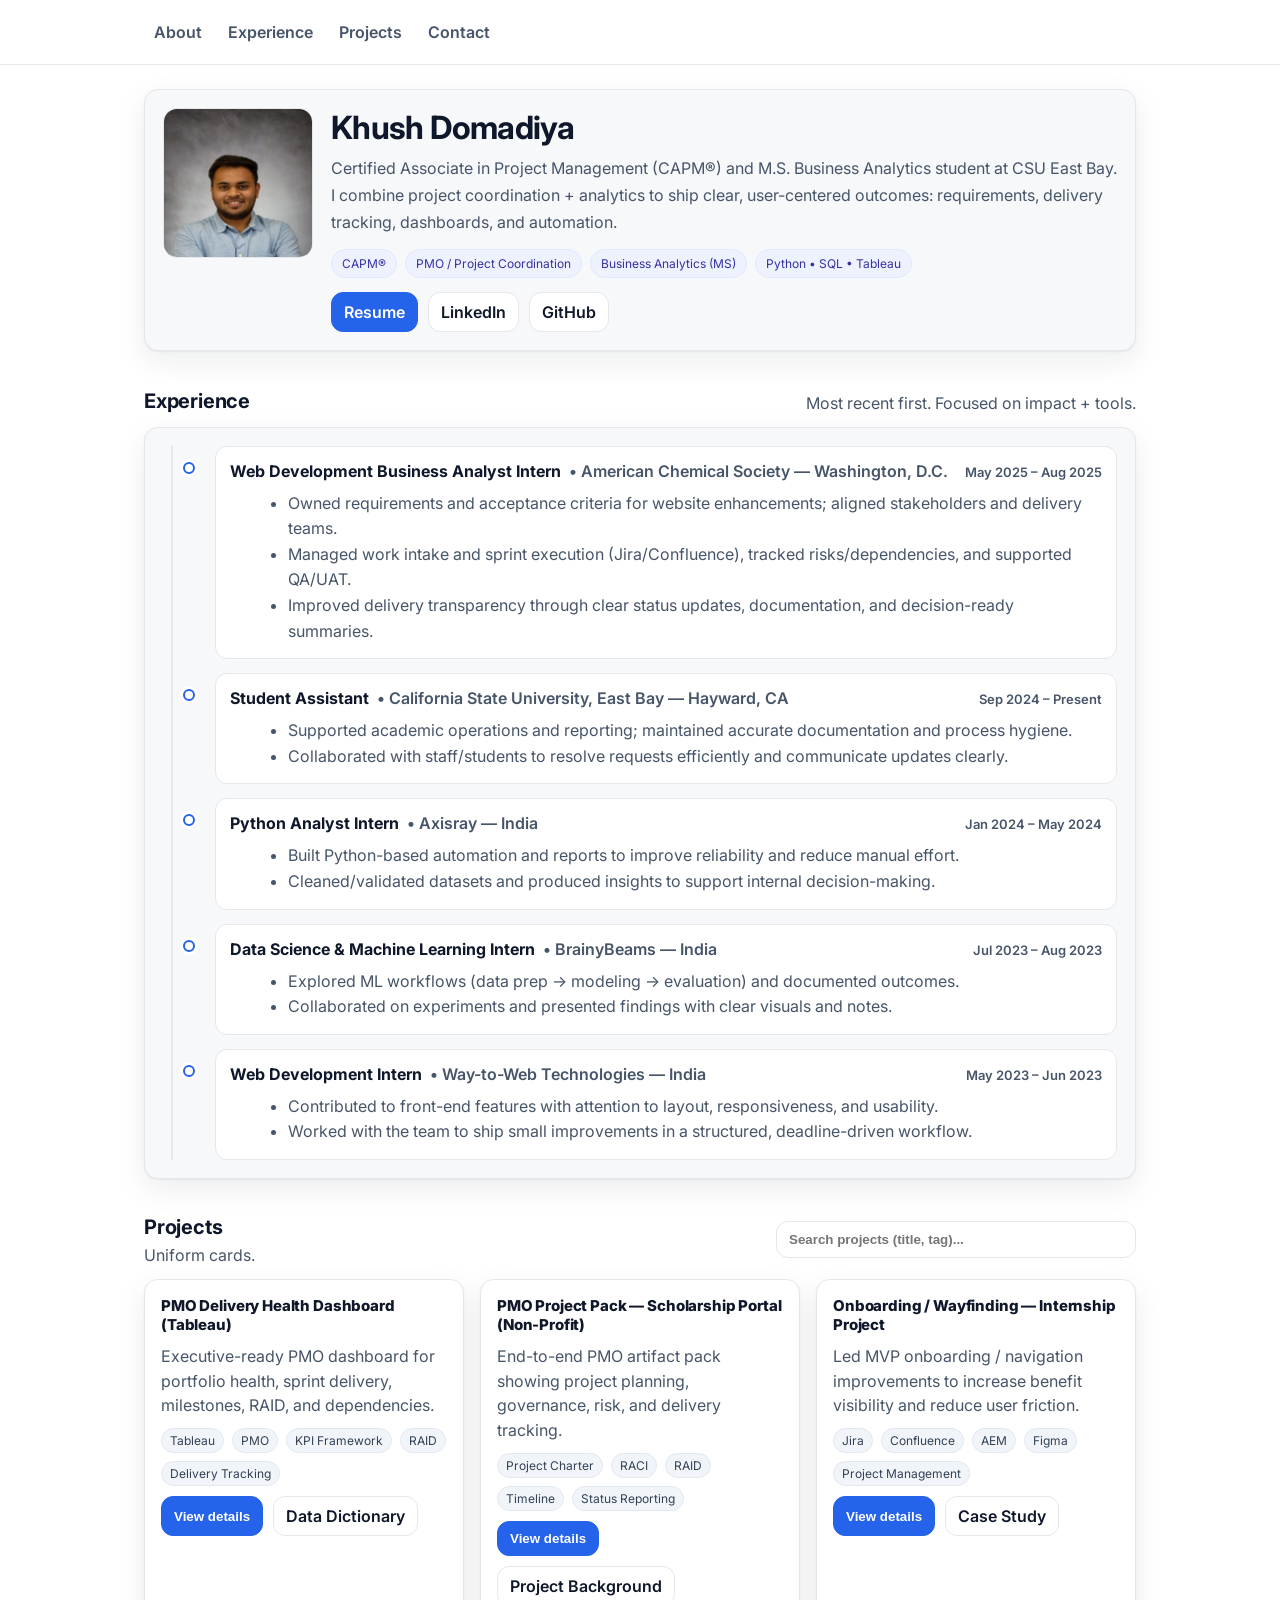
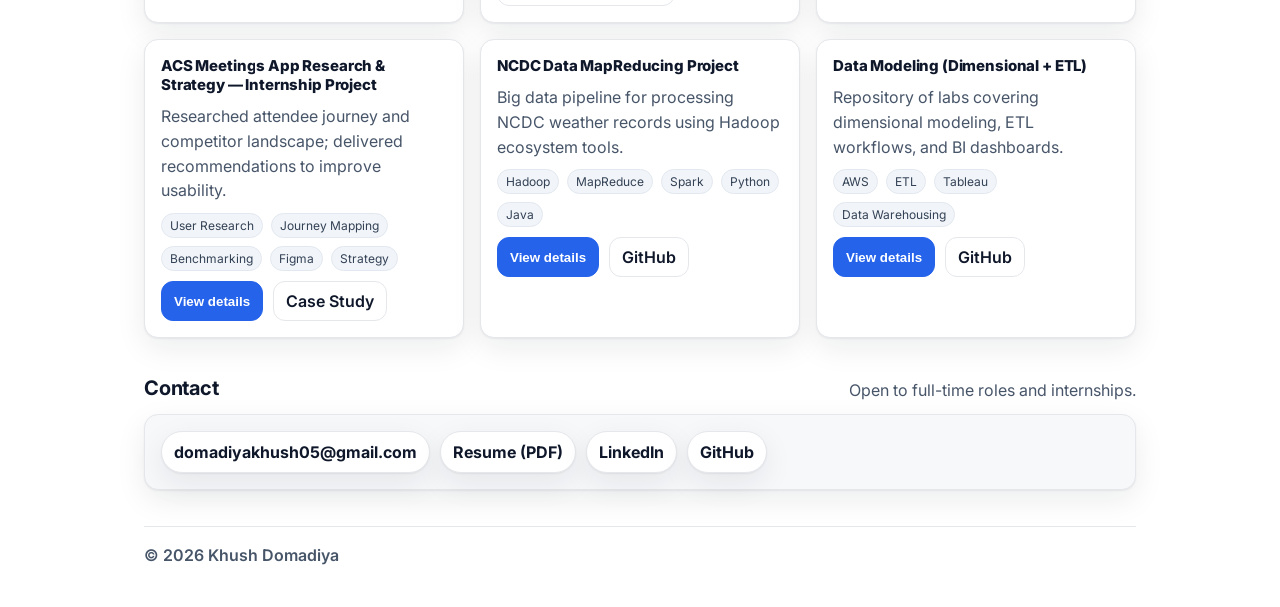
==== commit 7596991a: "Update index.html" ====
--- a/index.html
+++ b/index.html
@@ -22,7 +22,6 @@
   <body>
     <header class="header">
       <nav class="nav container">
-        <div class="brand">Khush Domadiya</div>
         <div class="nav-links">
           <a href="#about">About</a>
           <a href="#experience">Experience</a>
@@ -74,7 +73,7 @@
         <div class="section-head projects-head">
           <div>
             <h2 class="h2">Projects</h2>
-            <p class="muted">Uniform cards. Details open in a modal (no grid shifting).</p>
+            <p class="muted">Uniform cards.</p>
           </div>
 
           <div class="project-controls">
@@ -143,3 +142,4 @@
     <script src="app.js"></script>
   </body>
 </html>
+
--- a/styles.css
+++ b/styles.css
@@ -0,0 +1,257 @@
+:root{
+  --bg:#ffffff;
+  --text:#0f172a;
+  --muted:#475569;
+  --line:#e5e7eb;
+  --card:#f7f8fa;
+  --white:#ffffff;
+  --accent:#2563eb;
+  --shadow: 0 1px 2px rgba(15,23,42,.06), 0 10px 30px rgba(15,23,42,.08);
+  --radius: 14px;
+  --ring: rgba(37,99,235,.25);
+  --maxw: 1040px;
+}
+
+*{ box-sizing:border-box; }
+html,body{ margin:0; padding:0; font-family:Inter,system-ui,-apple-system,Segoe UI,Roboto,Arial,sans-serif; background:var(--bg); color:var(--text); }
+a{ color:inherit; text-decoration:none; }
+a:hover{ text-decoration:none; }
+
+.container{ width:100%; max-width:var(--maxw); margin:0 auto; padding:24px; }
+
+/* Header */
+.header{
+  position:sticky; top:0; z-index:50;
+  background:rgba(255,255,255,.85);
+  backdrop-filter:saturate(180%) blur(10px);
+  border-bottom:1px solid var(--line);
+}
+.nav{ display:flex; align-items:center; justify-content:space-between; gap:12px; padding:14px 24px; }
+.brand{ font-weight:700; letter-spacing:.2px; }
+.nav-links{ display:flex; gap:6px; flex-wrap:wrap; }
+.nav a{ color:var(--muted); font-weight:600; padding:8px 10px; border-radius:10px; }
+.nav a:hover{ background:var(--card); color:var(--text); }
+
+/* Typo */
+.h1{ margin:0 0 8px; font-size:clamp(24px,3vw,32px); letter-spacing:-.02em; }
+.h2{ margin:0; font-size:20px; letter-spacing:-.01em; }
+.h4{ margin:0 0 8px; font-size:14px; color:var(--text); }
+.lead{ margin:0; color:var(--muted); line-height:1.7; }
+.muted{ margin:6px 0 0; color:var(--muted); }
+
+.section{ margin-top:36px; }
+.section-head{ display:flex; align-items:flex-end; justify-content:space-between; gap:12px; margin-bottom:14px; }
+.projects-head{ align-items:center; }
+
+.card{
+  background:var(--card);
+  border:1px solid var(--line);
+  border-radius:var(--radius);
+  box-shadow:var(--shadow);
+}
+
+/* About */
+.about{
+  display:grid;
+  grid-template-columns: 150px 1fr;
+  gap:18px;
+  padding:18px;
+}
+.avatar{
+  width:150px; height:150px; border-radius:14px;
+  object-fit:cover; border:1px solid var(--line); background:var(--white);
+}
+.quick-links{ display:flex; gap:10px; flex-wrap:wrap; margin-top:14px; }
+
+/* Chips / tags */
+.chips{ display:flex; gap:8px; flex-wrap:wrap; margin-top:12px; }
+.chip{
+  font-size:12px; padding:6px 10px; border-radius:999px;
+  background:#eef2ff; color:#3730a3; border:1px solid #e0e7ff;
+}
+
+/* Buttons */
+.btn{
+  display:inline-flex; align-items:center; justify-content:center;
+  padding:9px 12px; border-radius:12px;
+  border:1px solid var(--line); background:var(--white);
+  color:var(--text); font-weight:600; cursor:pointer;
+  transition:transform .12s ease, box-shadow .12s ease, border-color .12s ease;
+}
+.btn:hover{ transform:translateY(-1px); border-color:#cbd5e1; box-shadow:0 10px 28px rgba(15,23,42,.10); }
+.btn.primary{ background:var(--accent); border-color:var(--accent); color:var(--white); }
+
+/* Timeline (Experience) */
+.timeline{ padding:18px; position:relative; }
+.timeline::before{
+  content:""; position:absolute; left:26px; top:18px; bottom:18px; width:2px; background:var(--line);
+}
+.xp-item{ position:relative; padding-left:52px; padding-bottom:14px; }
+.xp-item:last-child{ padding-bottom:0; }
+
+.xp-dot{
+  position:absolute; left:26px; top:22px;
+  width:12px; height:12px; border-radius:999px;
+  transform:translate(-50%,-50%);
+  background:var(--white);
+  border:2px solid var(--accent);
+  box-shadow:0 0 0 3px rgba(255,255,255,1);
+}
+
+.xp-card{
+  background:var(--white);
+  border:1px solid var(--line);
+  border-radius:12px;
+  padding:14px;
+  transition:transform .12s ease, box-shadow .12s ease, border-color .12s ease;
+}
+.xp-card:hover{
+  transform:translateY(-1px);
+  border-color:#cbd5e1;
+  box-shadow:0 12px 30px rgba(15,23,42,.10);
+}
+
+.xp-top{ display:flex; align-items:baseline; gap:8px; flex-wrap:wrap; }
+.xp-role{ font-weight:700; }
+.xp-org{ color:var(--muted); font-weight:600; }
+.xp-date{ margin-left:auto; color:var(--muted); font-size:13px; font-weight:600; }
+.xp-bullets{ margin:10px 0 0 18px; color:var(--muted); line-height:1.6; }
+
+/* Projects */
+.grid{
+  display:grid;
+  grid-template-columns: repeat(3, 1fr);
+  gap:16px;
+}
+
+.project-card{
+  background:var(--white);
+  border:1px solid var(--line);
+  border-radius:14px;
+  box-shadow:var(--shadow);
+  overflow:hidden;
+  display:flex;
+  flex-direction:column;
+  min-height: 230px;
+  transition:transform .12s ease, box-shadow .12s ease, border-color .12s ease;
+}
+.project-card:hover{
+  transform:translateY(-2px);
+  border-color:#cbd5e1;
+  box-shadow:0 14px 38px rgba(15,23,42,.12);
+}
+
+.project-body{ padding:16px; display:flex; flex-direction:column; gap:10px; }
+.project-title{ margin:0; font-size:15px; font-weight:800; letter-spacing:-.01em; }
+.project-desc{ margin:0; color:var(--muted); line-height:1.55; }
+.project-actions{ margin-top:auto; display:flex; gap:10px; flex-wrap:wrap; }
+.project-tags{ display:flex; gap:8px; flex-wrap:wrap; }
+.tag{
+  font-size:12px;
+  background:#f1f5f9;
+  color:#334155;
+  padding:4px 8px;
+  border-radius:999px;
+  border:1px solid #e2e8f0;
+}
+
+.project-controls{ display:flex; align-items:center; gap:10px; }
+.search{
+  width:min(360px, 70vw);
+  padding:10px 12px;
+  border-radius:12px;
+  border:1px solid var(--line);
+  background:var(--white);
+  font-weight:600;
+}
+.search:focus{ outline:3px solid var(--ring); border-color:var(--accent); }
+
+/* Modal (prevents layout shift) */
+.modal-backdrop{
+  position:fixed; inset:0; background:rgba(15,23,42,.55);
+  display:none; align-items:center; justify-content:center;
+  padding:18px;
+}
+.modal-backdrop.open{ display:flex; }
+
+.modal{
+  width:min(920px, 100%);
+  background:var(--white);
+  border:1px solid rgba(255,255,255,.12);
+  border-radius:16px;
+  box-shadow:0 24px 60px rgba(0,0,0,.25);
+  overflow:hidden;
+}
+.modal-head{
+  padding:16px 18px;
+  display:flex; align-items:flex-start; justify-content:space-between; gap:10px;
+  border-bottom:1px solid var(--line);
+  background: #fbfbfd;
+}
+.kicker{ font-size:12px; color:var(--muted); font-weight:700; text-transform:uppercase; letter-spacing:.08em; }
+.modal-title{ margin:4px 0 0; font-size:18px; letter-spacing:-.01em; }
+.icon-btn{
+  border:1px solid var(--line);
+  background:var(--white);
+  border-radius:12px;
+  padding:8px 10px;
+  cursor:pointer;
+  font-weight:800;
+}
+.icon-btn:hover{ border-color:#cbd5e1; }
+
+.modal-body{ padding:16px 18px 18px; }
+.modal-summary{ margin:0 0 14px; color:var(--muted); line-height:1.7; }
+.modal-grid{
+  display:grid;
+  grid-template-columns: 1.3fr .9fr;
+  gap:18px;
+}
+.bullets{ margin:0; padding-left:18px; color:var(--muted); line-height:1.65; }
+.modal-links{ display:flex; gap:10px; flex-wrap:wrap; margin-top:8px; }
+
+/* Contact */
+.contact{ padding:16px; }
+.contact-row{ display:flex; gap:10px; flex-wrap:wrap; }
+.pill{
+  padding:10px 12px;
+  border:1px solid var(--line);
+  border-radius:999px;
+  background:var(--white);
+  box-shadow:var(--shadow);
+  font-weight:700;
+  color:var(--text);
+}
+.pill:hover{ border-color:#cbd5e1; }
+
+.footer{
+  margin-top:36px;
+  padding:18px 0;
+  border-top:1px solid var(--line);
+  color:var(--muted);
+  font-weight:600;
+}
+
+/* A11y */
+.sr-only{
+  position:absolute; width:1px; height:1px; padding:0; margin:-1px;
+  overflow:hidden; clip:rect(0,0,0,0); border:0;
+}
+:focus-visible{ outline:3px solid var(--ring); outline-offset:2px; border-radius:10px; }
+
+/* Responsive */
+@media (max-width: 980px){
+  .grid{ grid-template-columns: repeat(2, 1fr); }
+  .about{ grid-template-columns: 120px 1fr; }
+  .avatar{ width:120px; height:120px; }
+  .modal-grid{ grid-template-columns: 1fr; }
+}
+@media (max-width: 640px){
+  .grid{ grid-template-columns: 1fr; }
+  .about{ grid-template-columns: 1fr; text-align:center; }
+  .quick-links{ justify-content:center; }
+  .chips{ justify-content:center; }
+  .xp-date{ margin-left:0; width:100%; }
+  .nav{ padding:12px 16px; }
+  .container{ padding:18px; }
+}
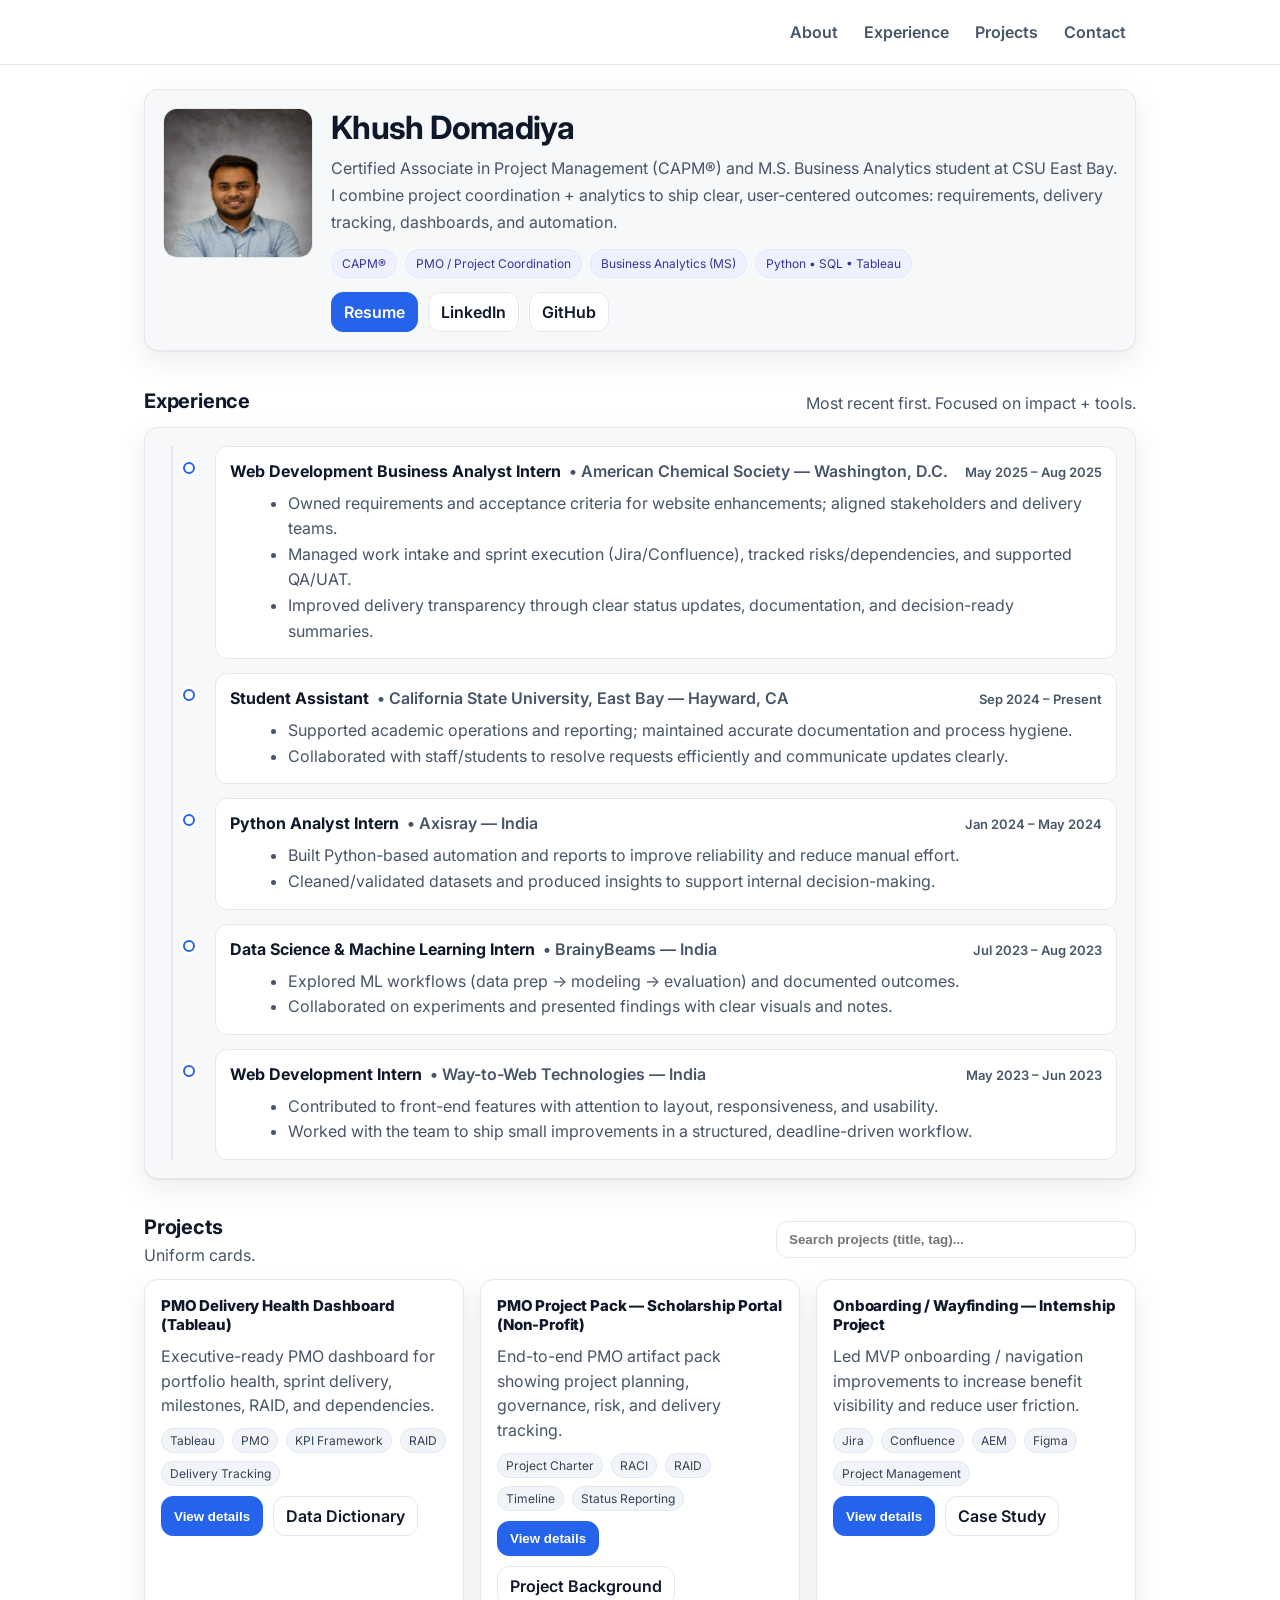
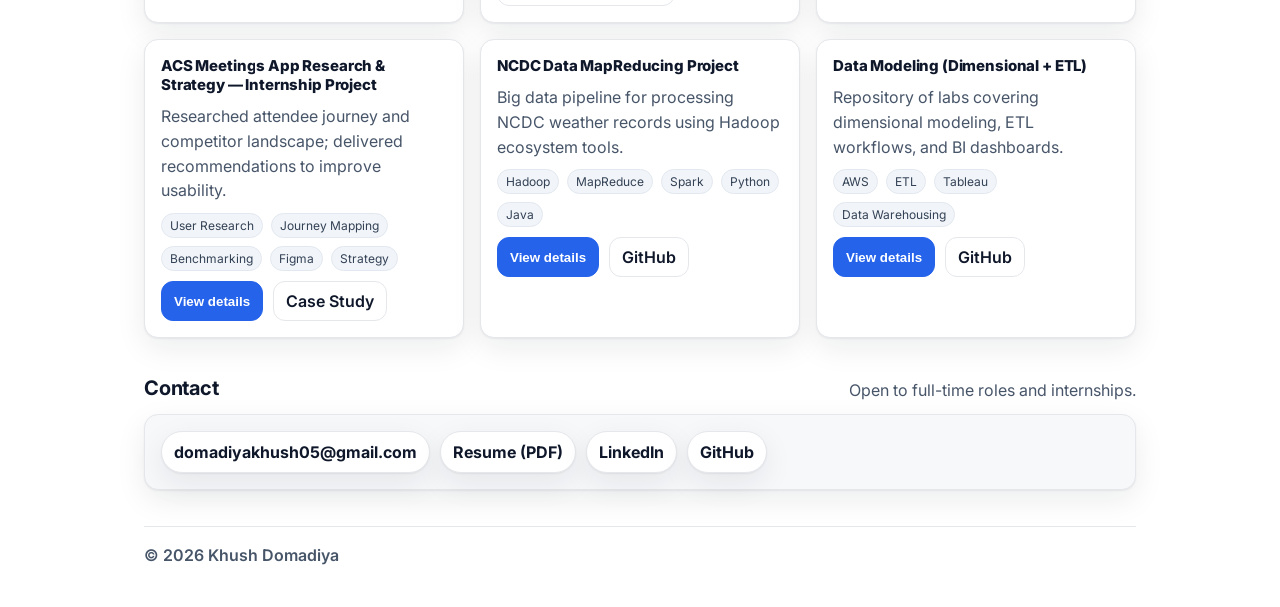
==== commit 72dee4fe: "Update index.html" ====
--- a/index.html
+++ b/index.html
@@ -22,6 +22,7 @@
   <body>
     <header class="header">
       <nav class="nav container">
+        <div class="brand"> </div>
         <div class="nav-links">
           <a href="#about">About</a>
           <a href="#experience">Experience</a>
@@ -143,3 +144,4 @@
   </body>
 </html>
 
+
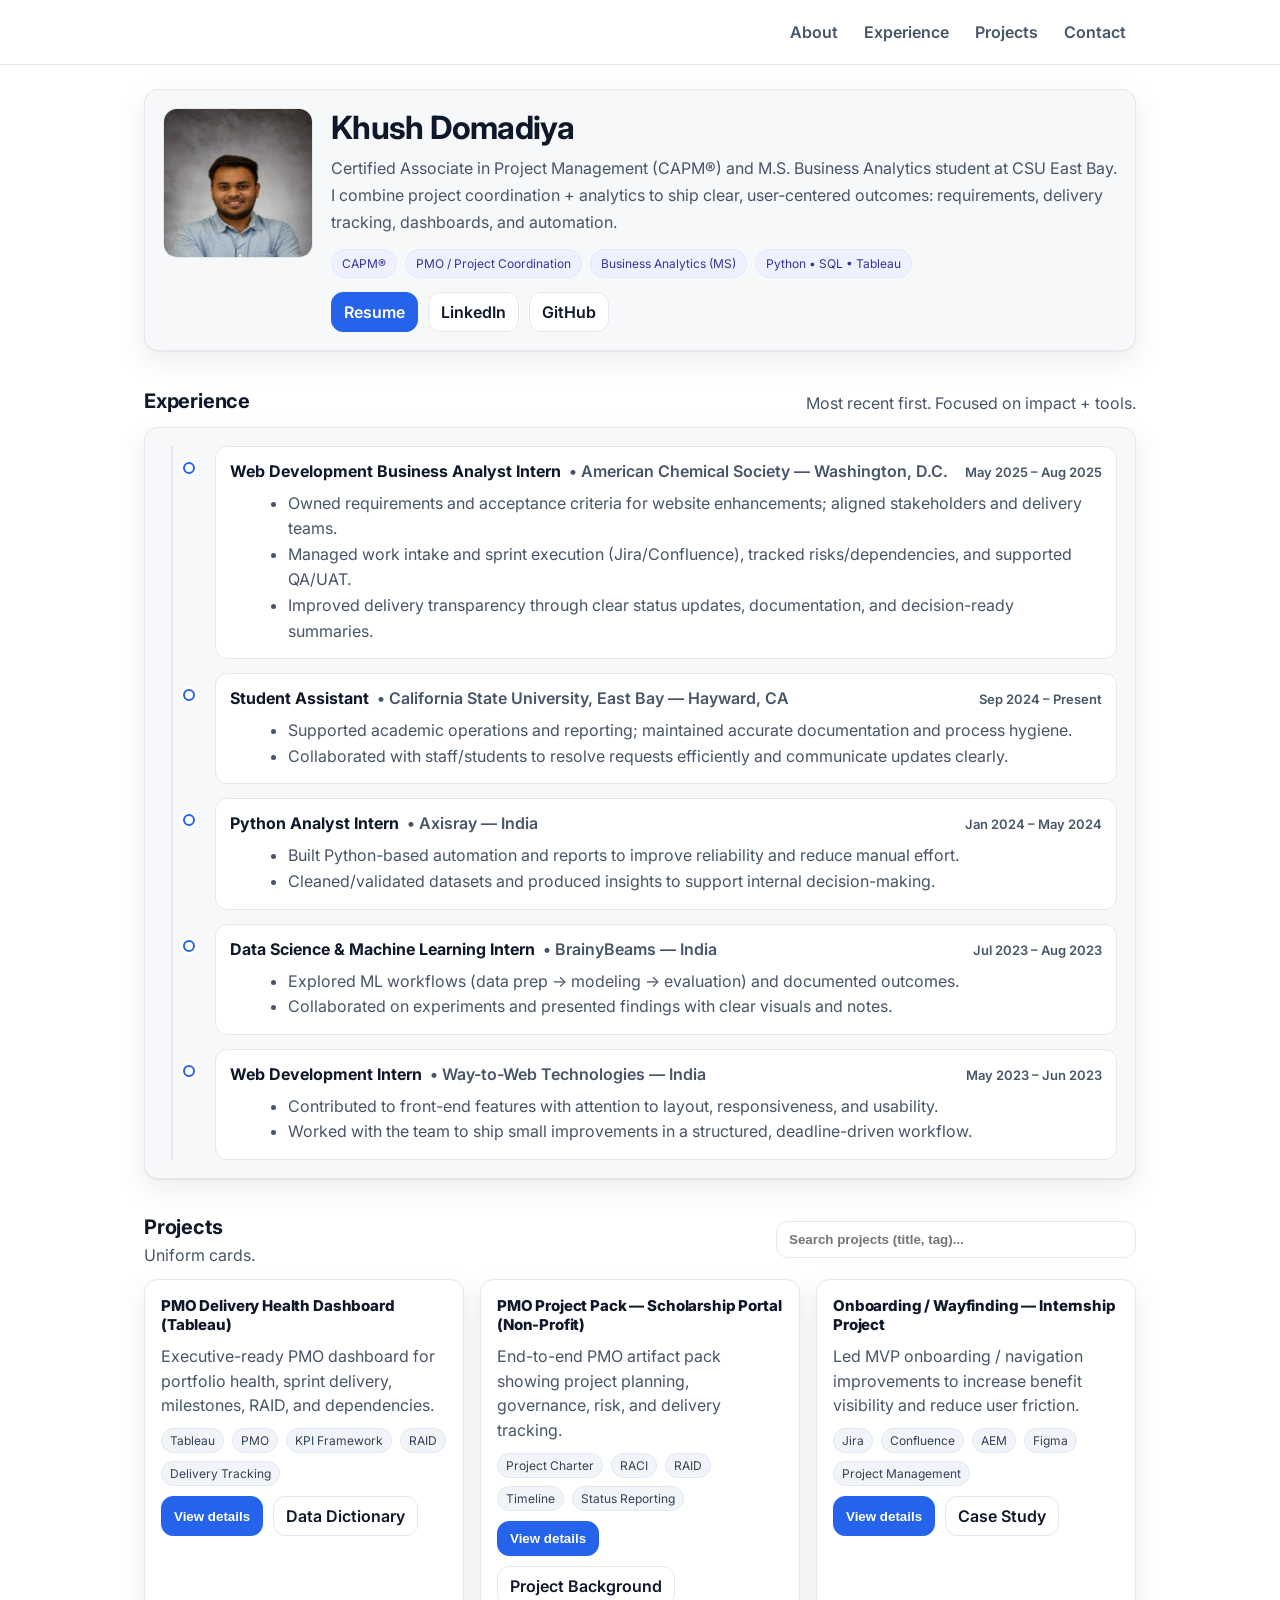
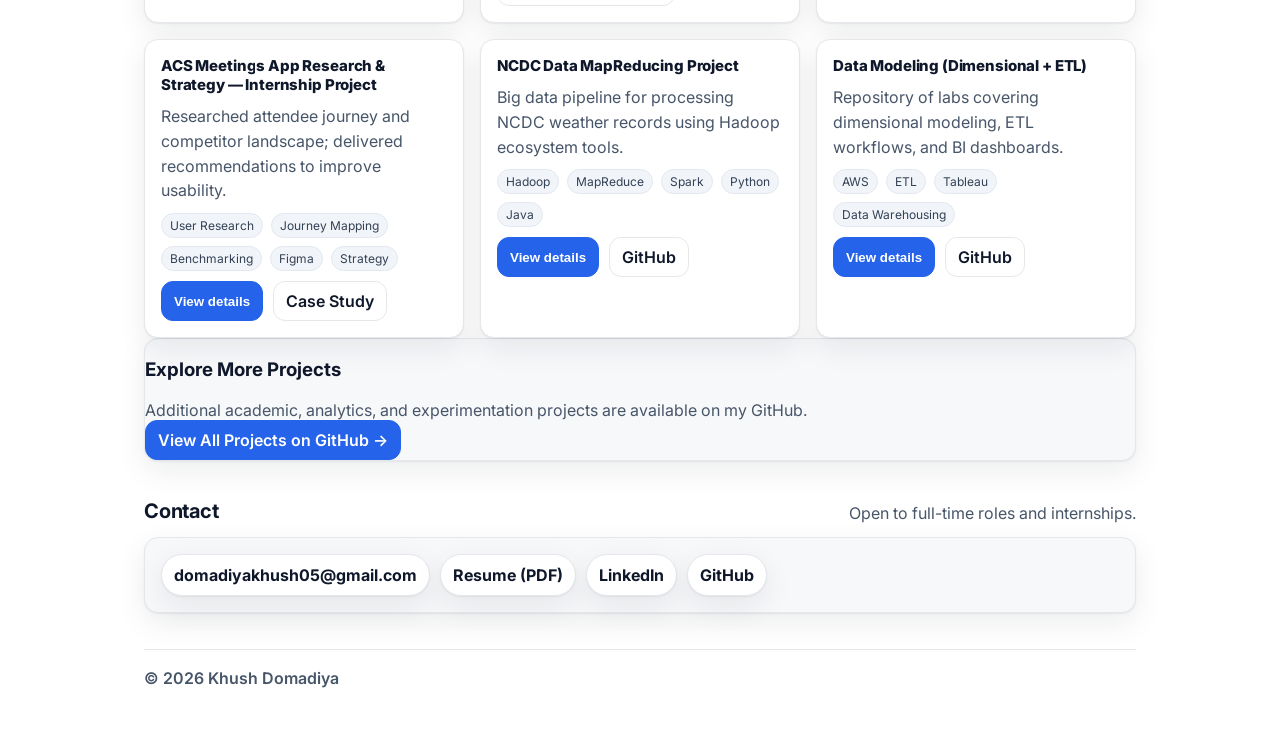
==== commit c1d473eb: "Update index.html" ====
--- a/index.html
+++ b/index.html
@@ -84,6 +84,24 @@
         </div>
 
         <div id="projectsGrid" class="grid"></div>
+        <div class="more-projects card">
+          <div class="more-projects-content">
+            <div>
+              <h3 class="h3">Explore More Projects</h3>
+              <p class="muted">
+                Additional academic, analytics, and experimentation projects are available on my GitHub.
+              </p>
+            </div>
+            <a 
+              class="btn primary" 
+              href="https://github.com/Khush-domadia" 
+              target="_blank" 
+              rel="noopener"
+            >
+              View All Projects on GitHub →
+            </a>
+          </div>
+        </div>
       </section>
 
       <!-- CONTACT -->
@@ -145,3 +163,4 @@
 </html>
 
 
+
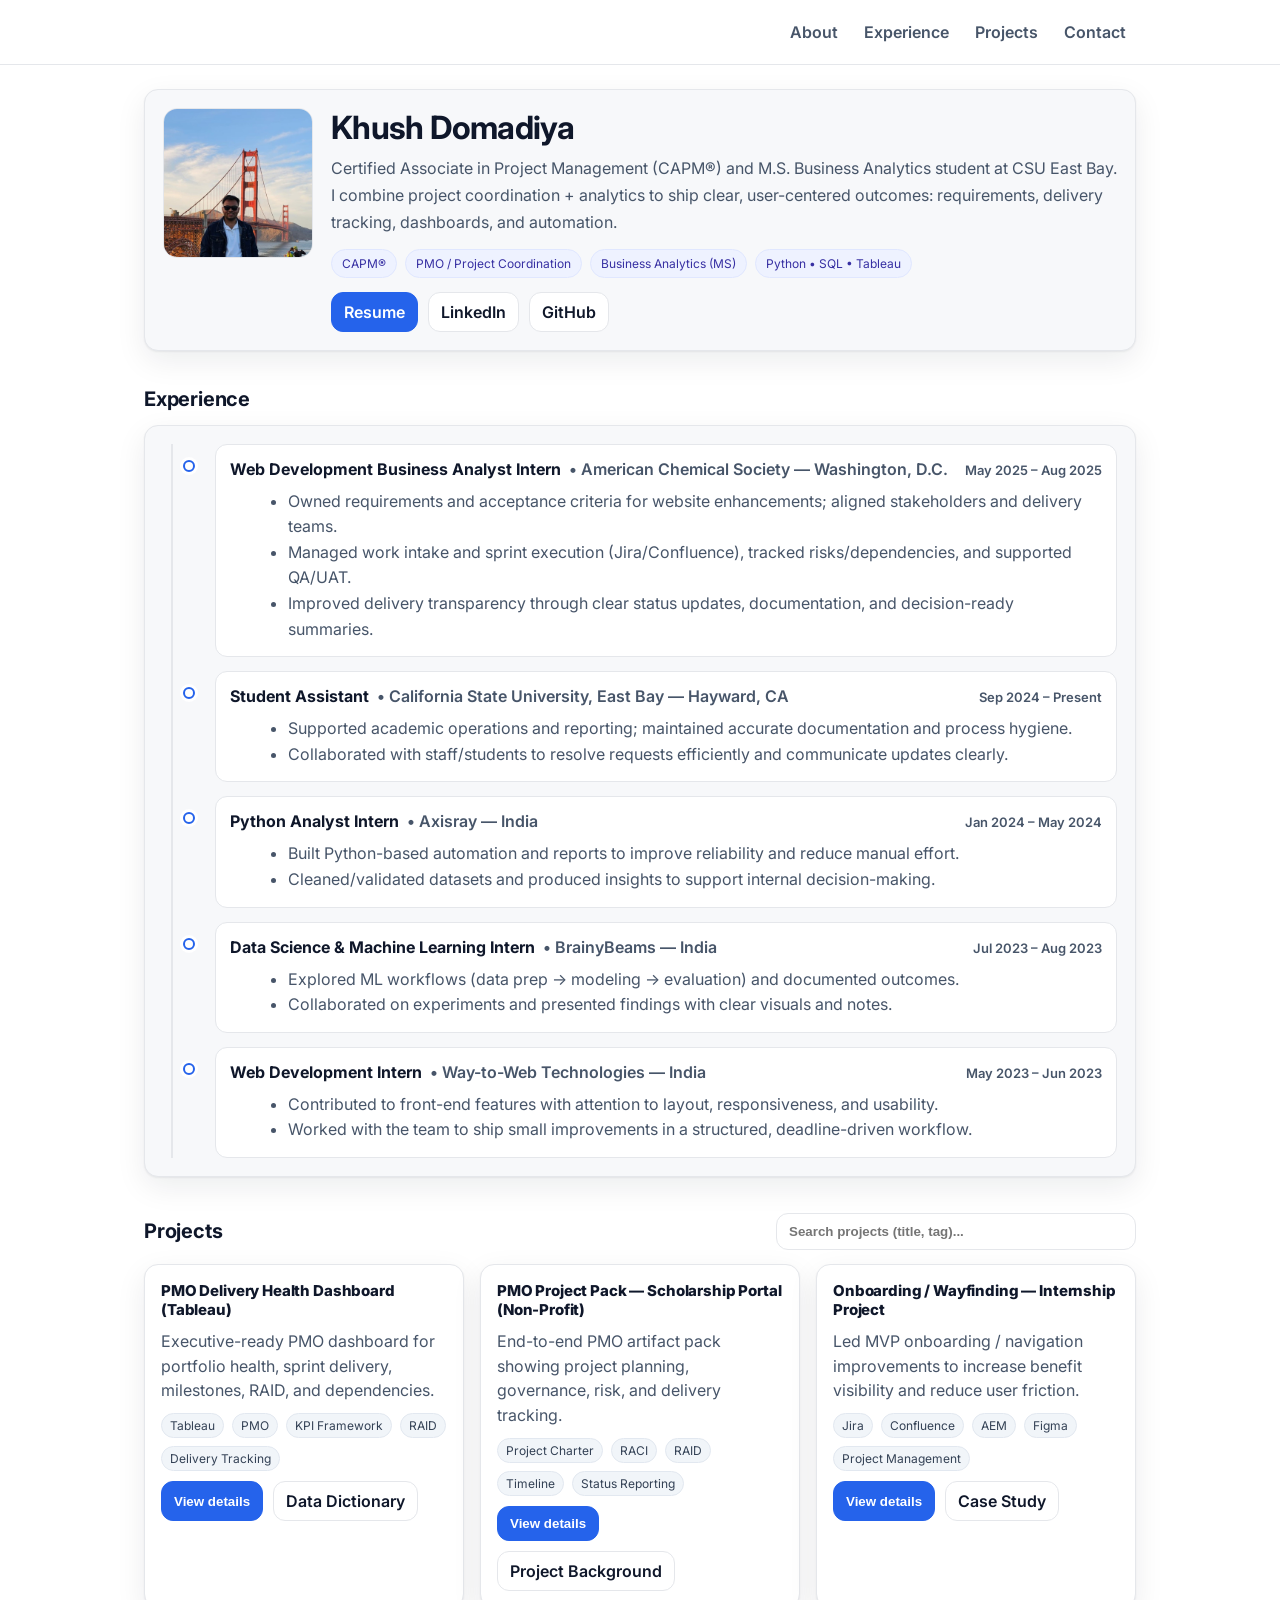
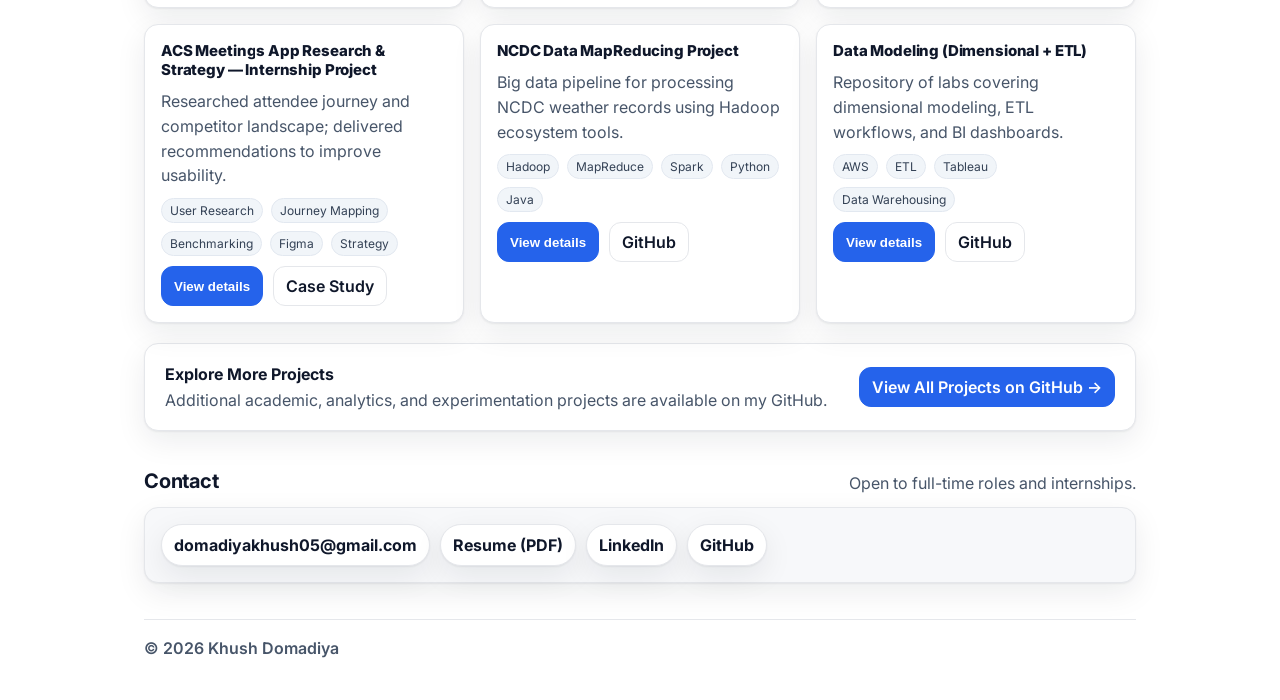
==== commit c509a0dd: "Update index.html" ====
--- a/index.html
+++ b/index.html
@@ -63,7 +63,6 @@
       <section id="experience" class="section">
         <div class="section-head">
           <h2 class="h2">Experience</h2>
-          <p class="muted">Most recent first. Focused on impact + tools.</p>
         </div>
 
         <div id="experienceList" class="timeline card"></div>
@@ -74,7 +73,6 @@
         <div class="section-head projects-head">
           <div>
             <h2 class="h2">Projects</h2>
-            <p class="muted">Uniform cards.</p>
           </div>
 
           <div class="project-controls">
@@ -164,3 +162,4 @@
 
 
 
+
--- a/styles.css
+++ b/styles.css
@@ -255,3 +255,23 @@
   .nav{ padding:12px 16px; }
   .container{ padding:18px; }
 }
+
+.more-projects {
+  margin-top: 20px;
+  padding: 20px;
+  background: #ffffff;
+}
+
+.more-projects-content {
+  display: flex;
+  justify-content: space-between;
+  align-items: center;
+  gap: 16px;
+  flex-wrap: wrap;
+}
+
+.h3 {
+  margin: 0 0 6px;
+  font-size: 16px;
+  font-weight: 700;
+}
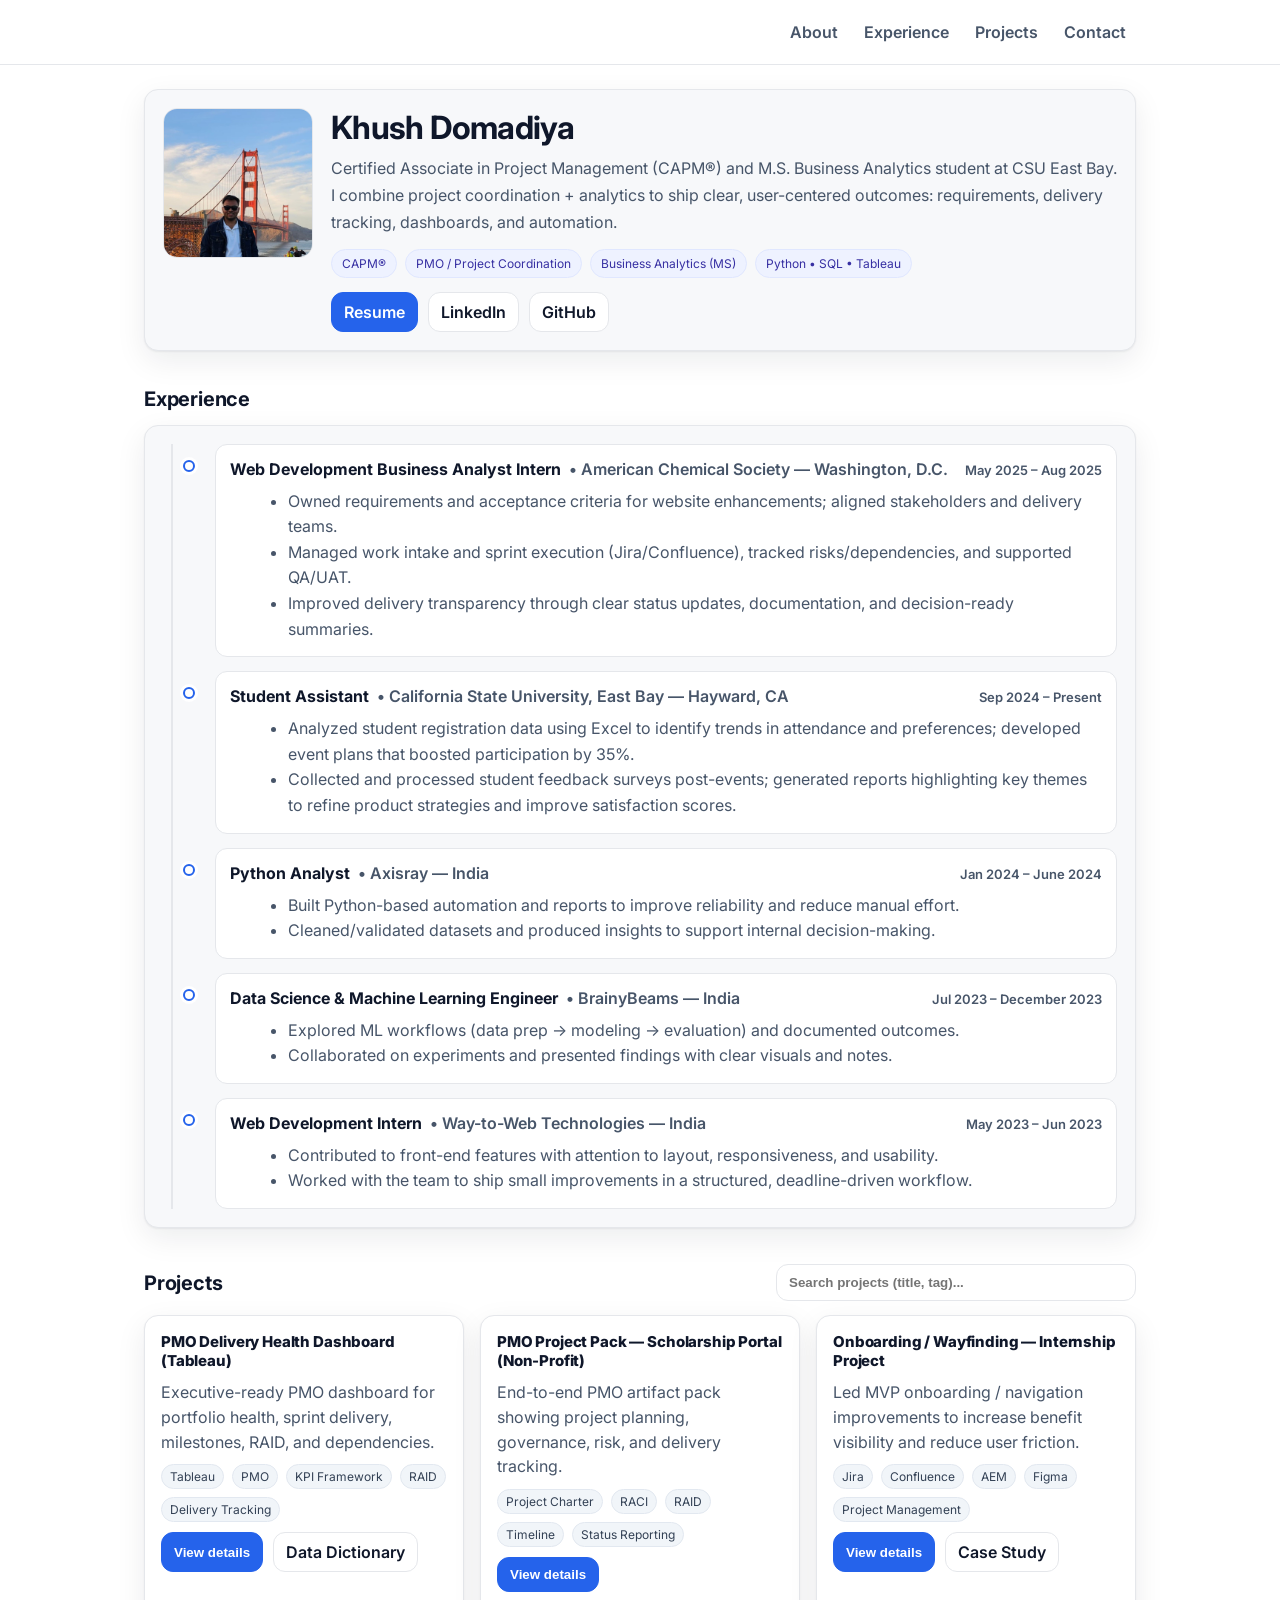
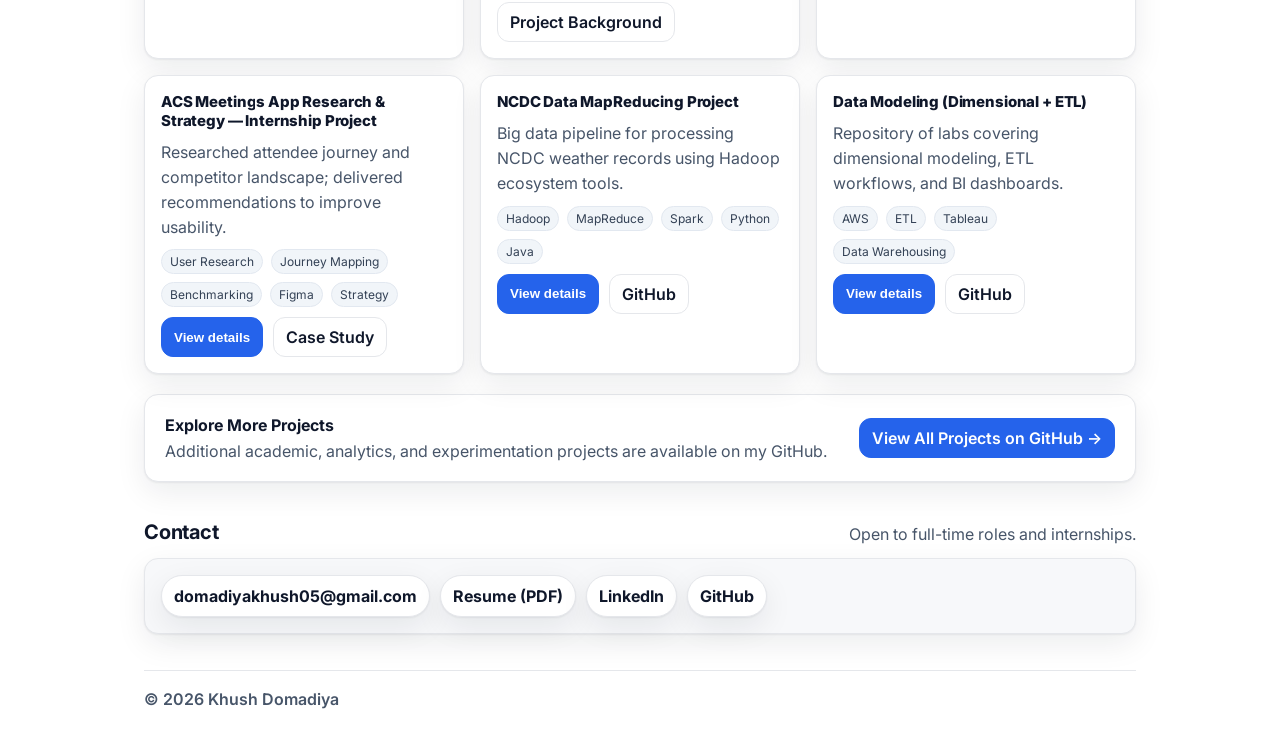
==== commit 4acc0eab: "Update index.html" ====
--- a/index.html
+++ b/index.html
@@ -163,3 +163,4 @@
 
 
 
+
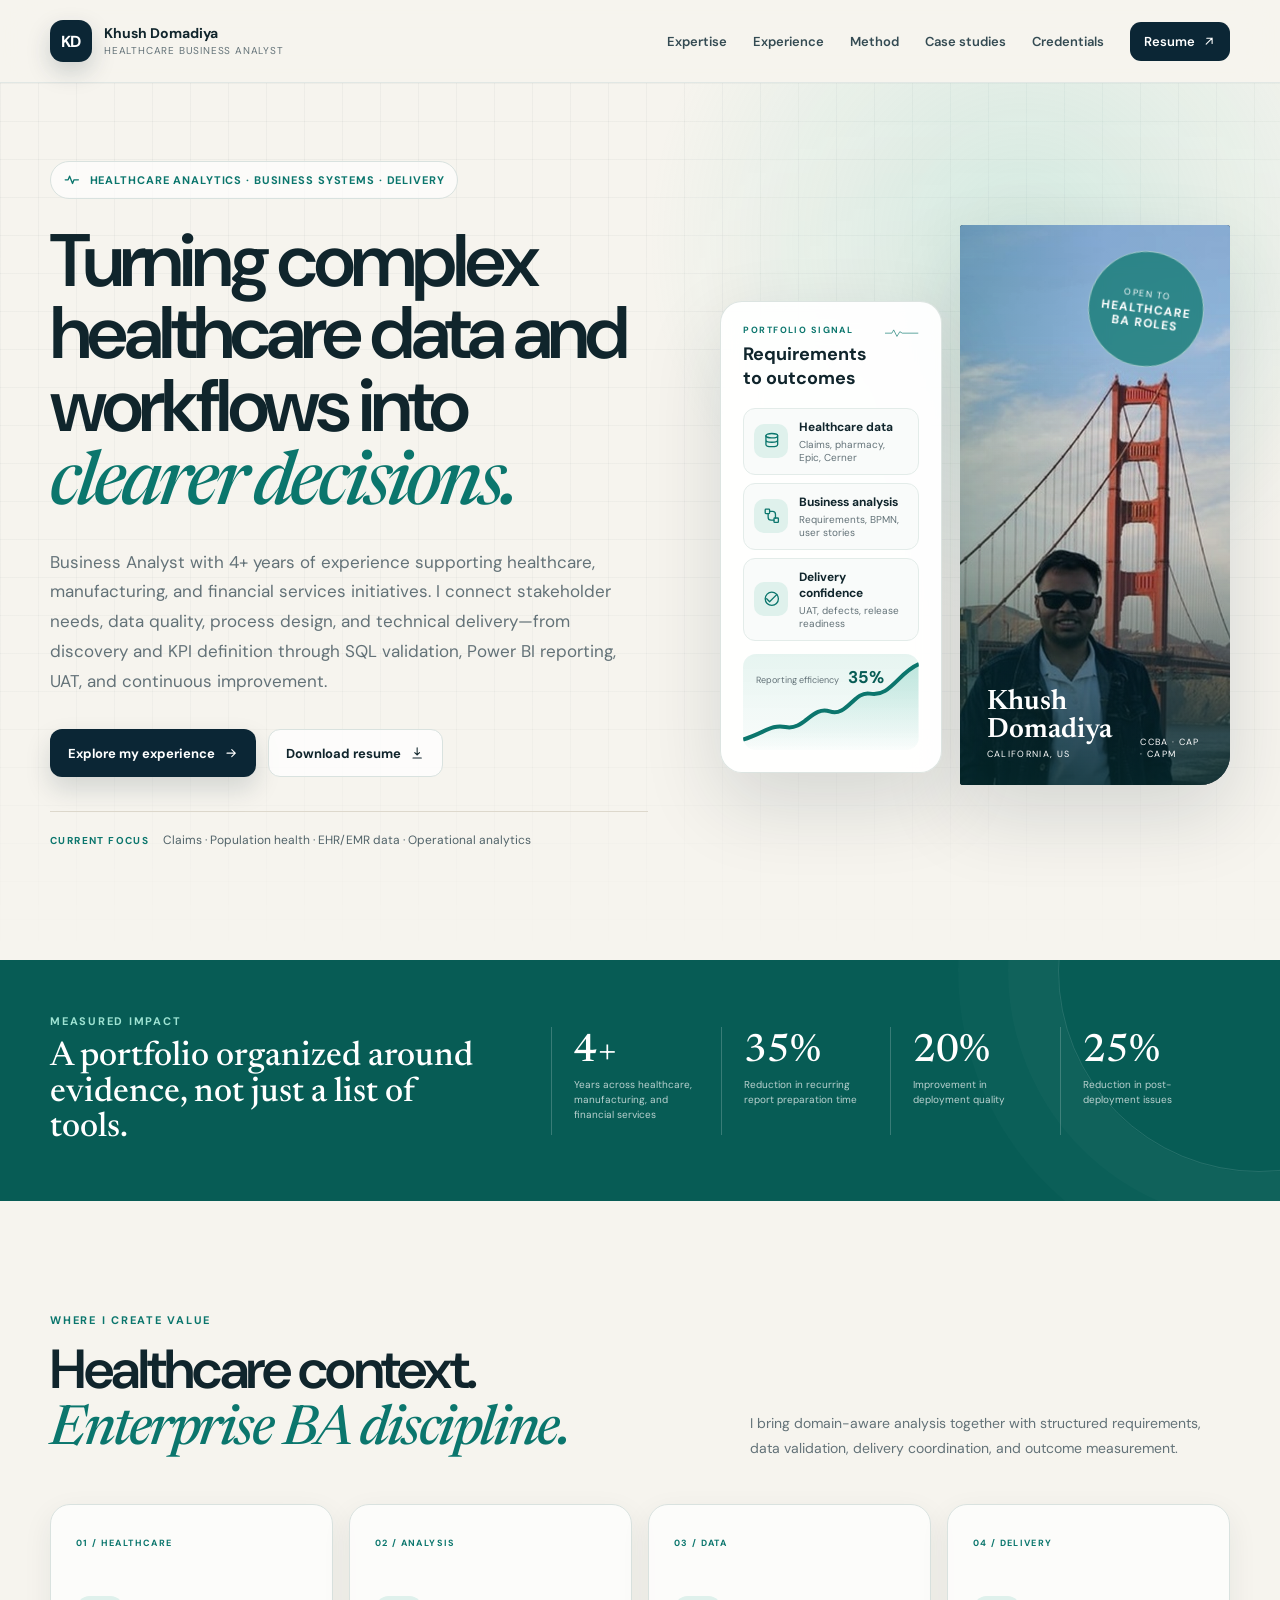
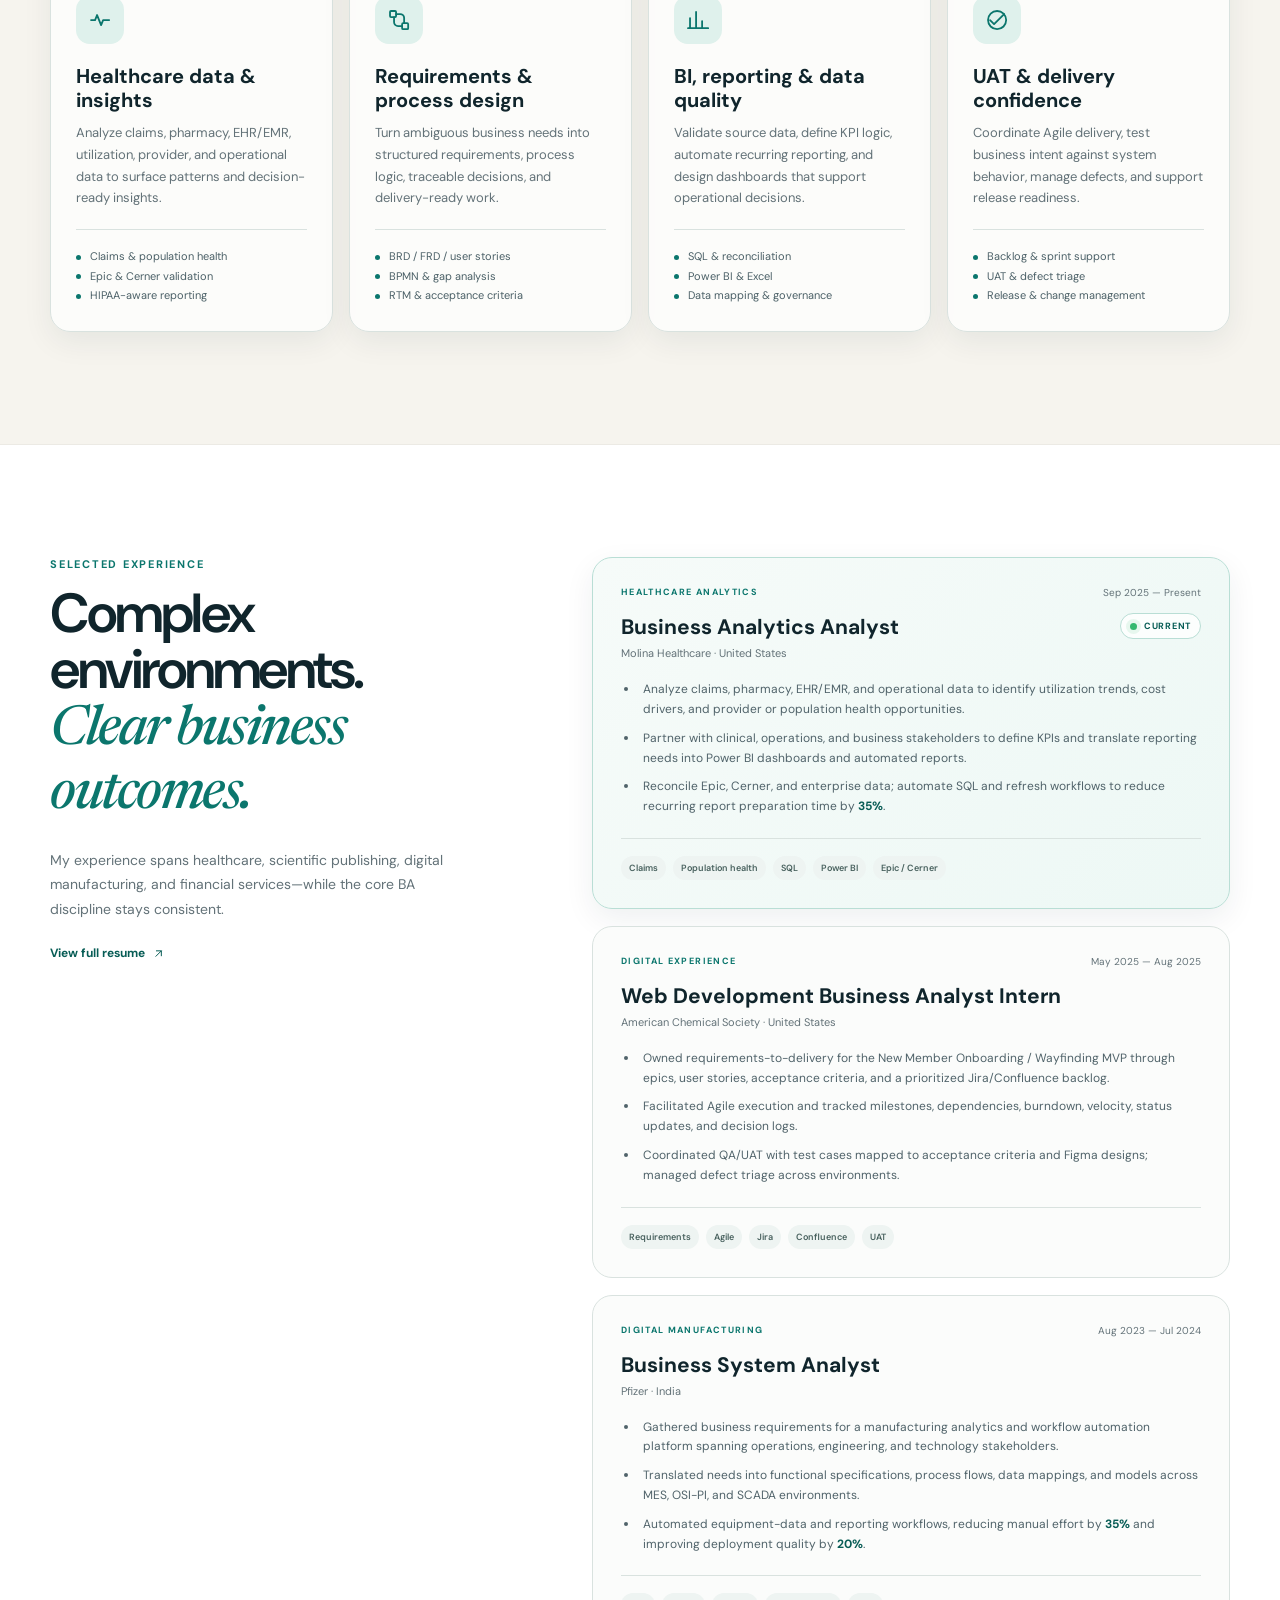
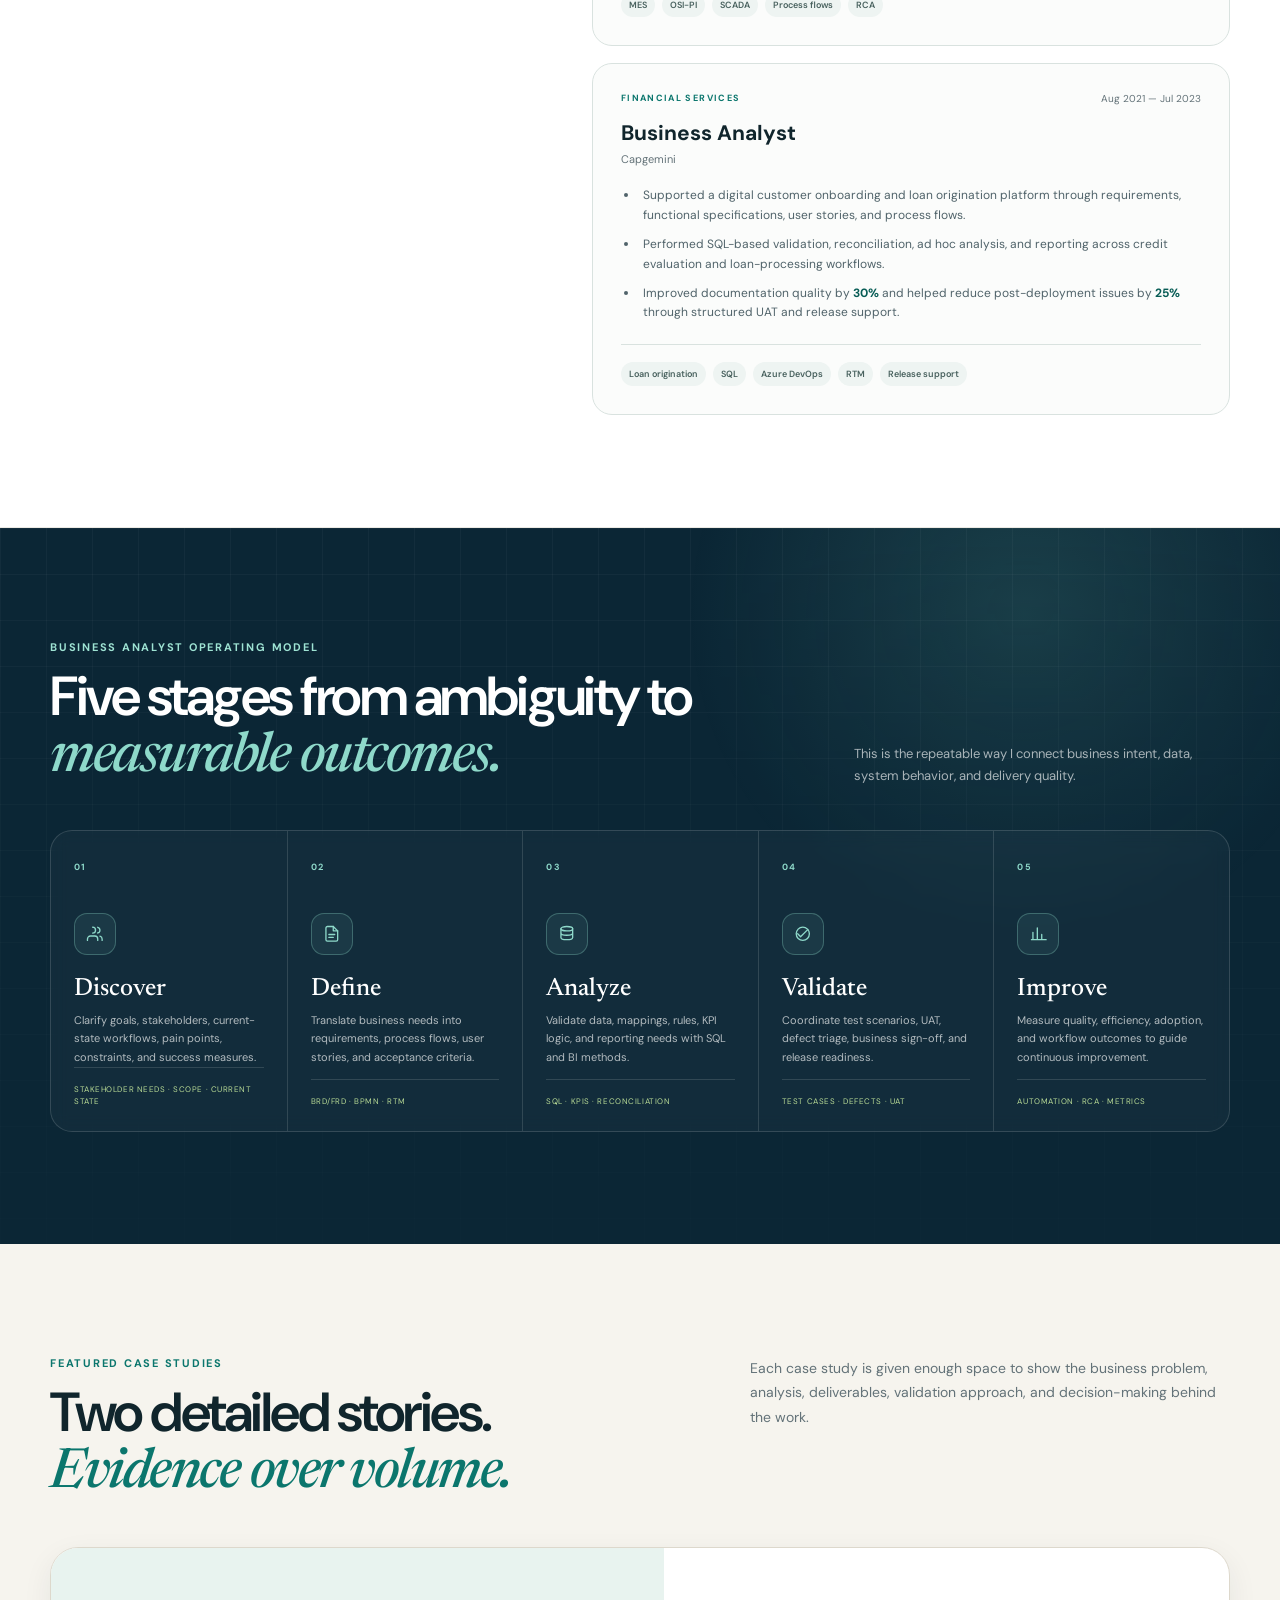
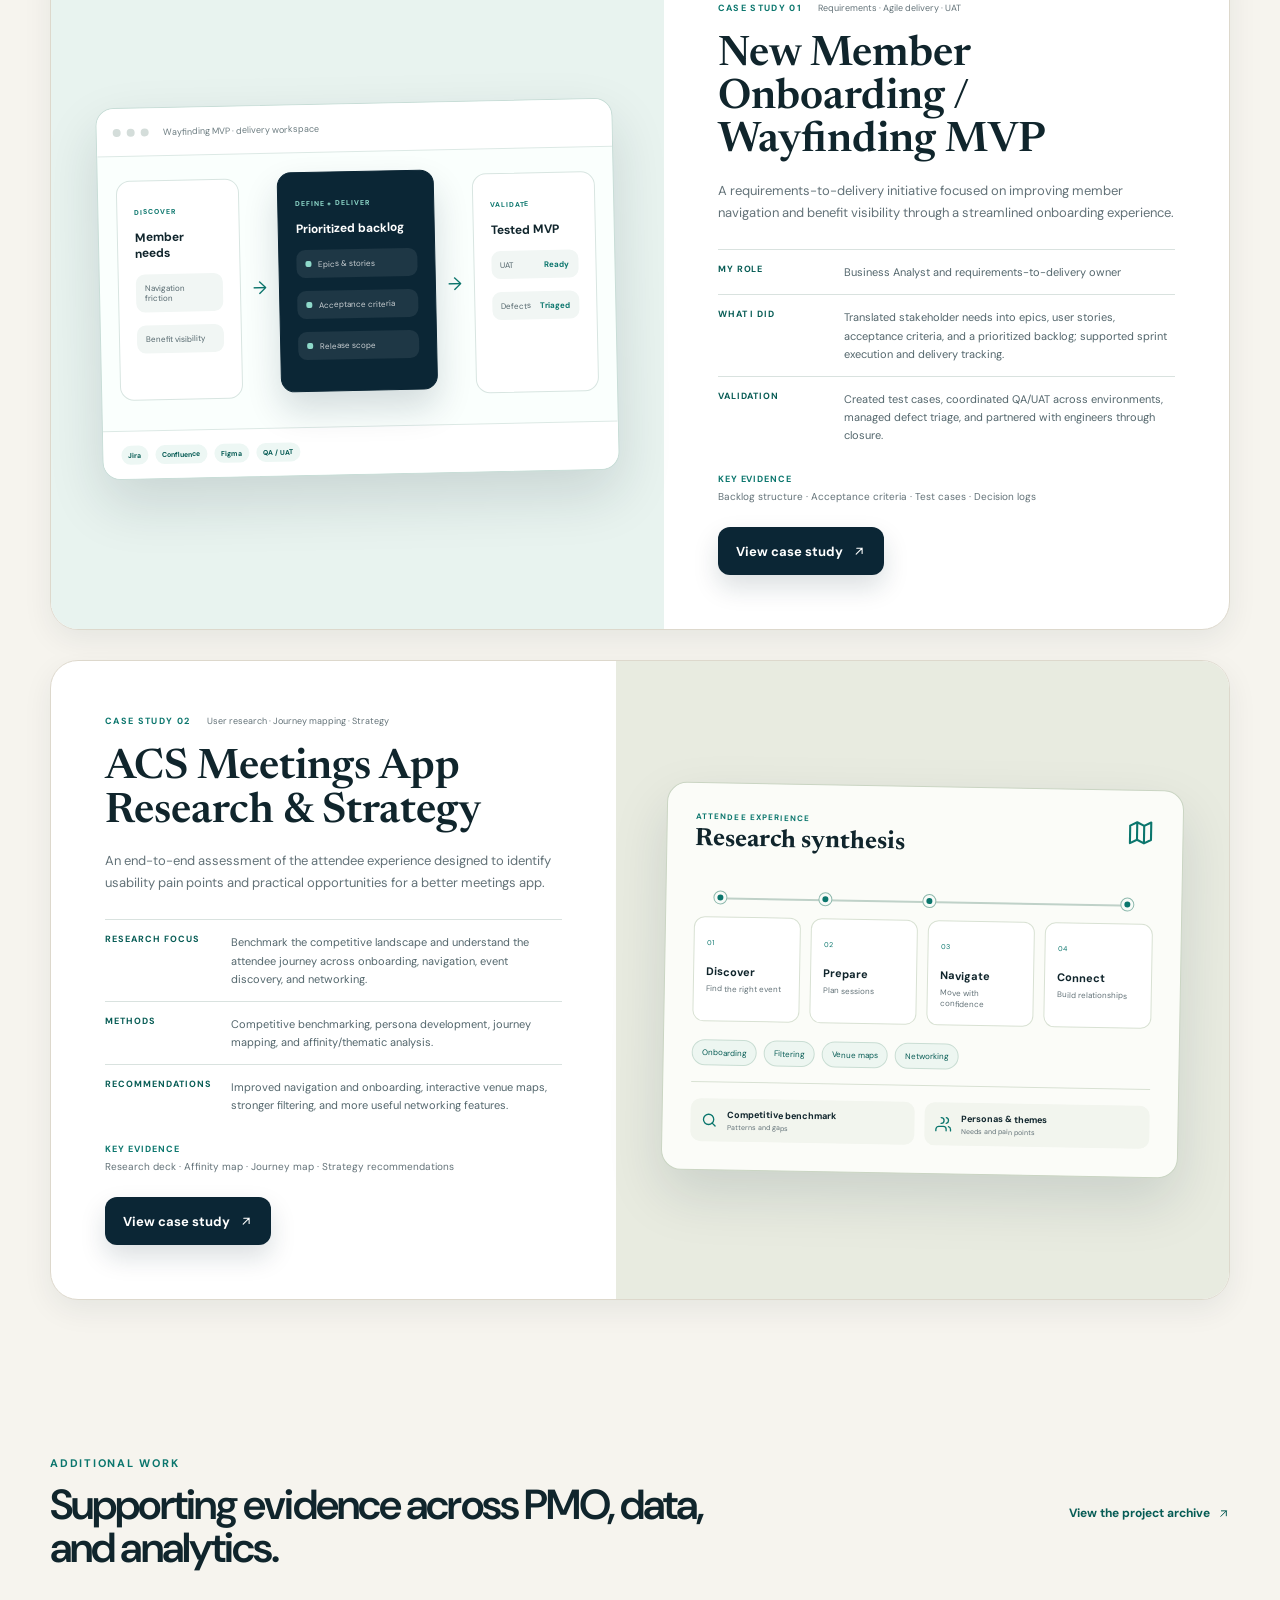
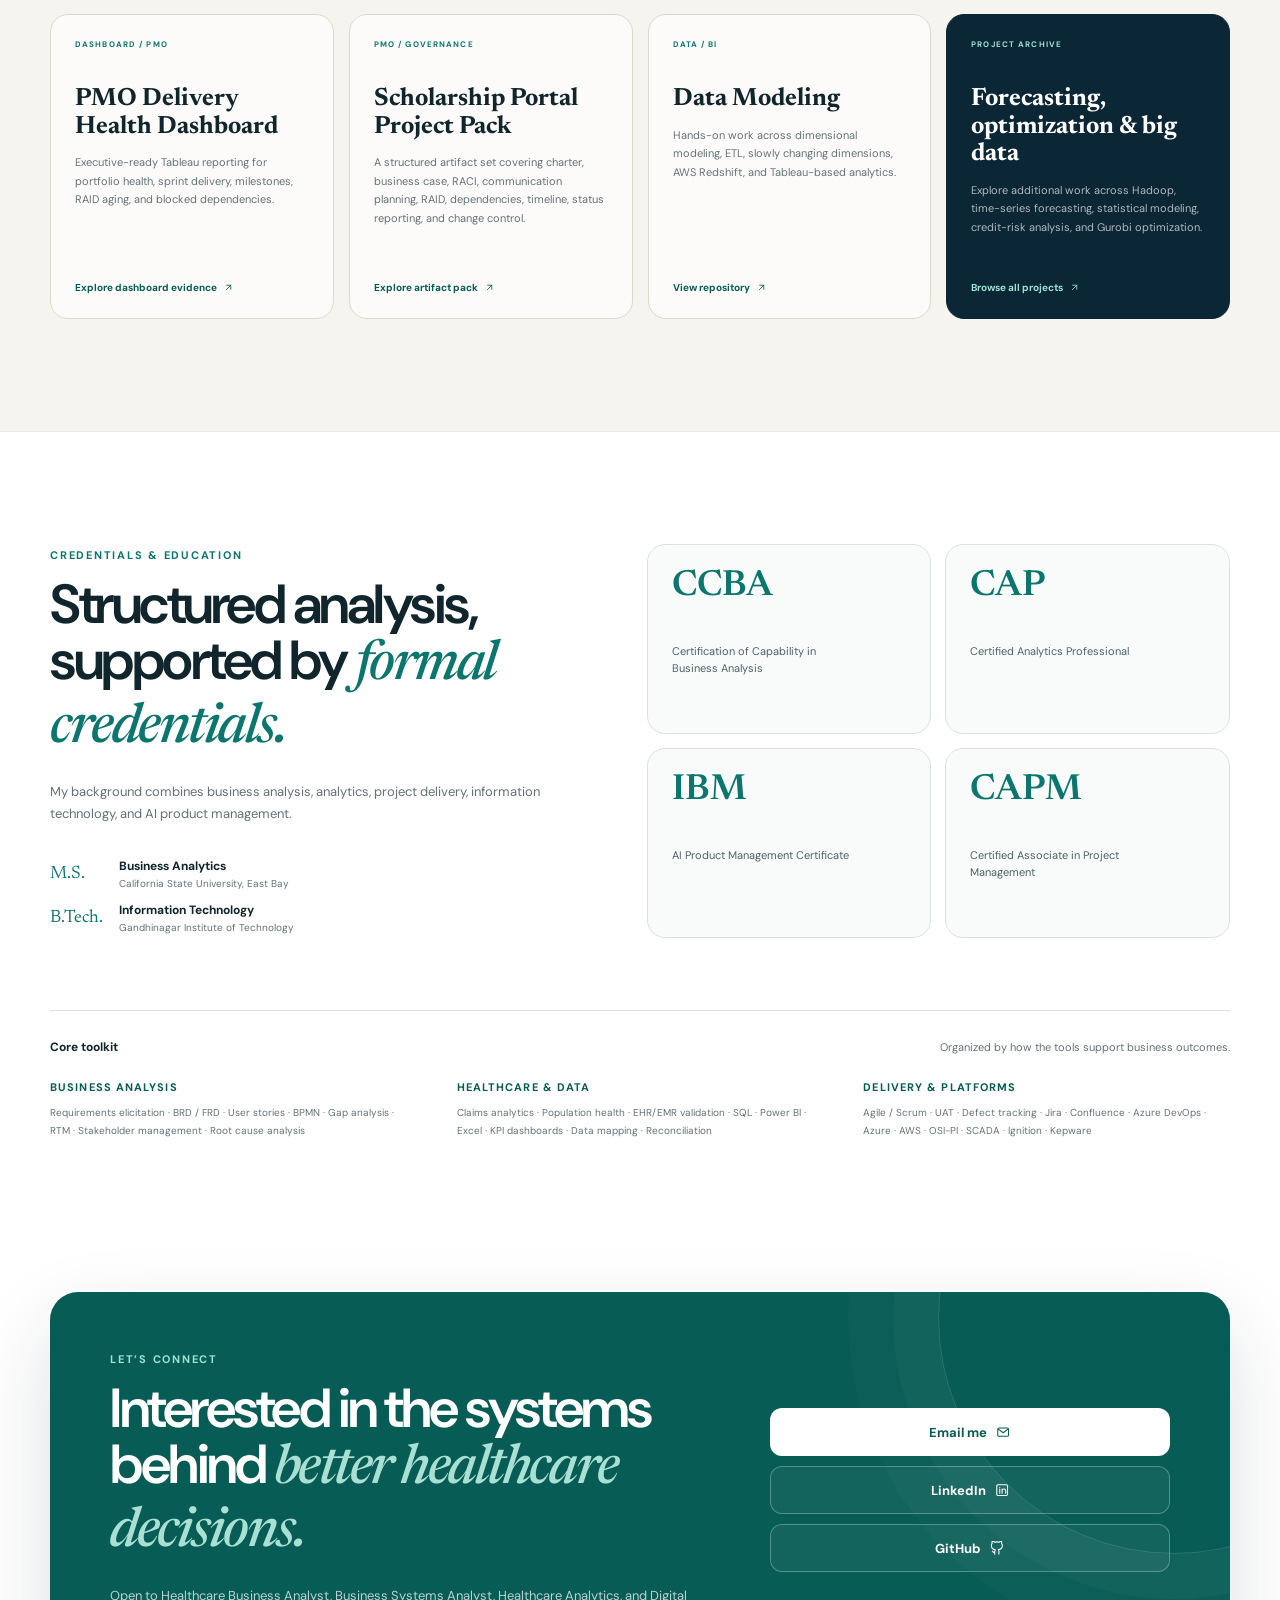
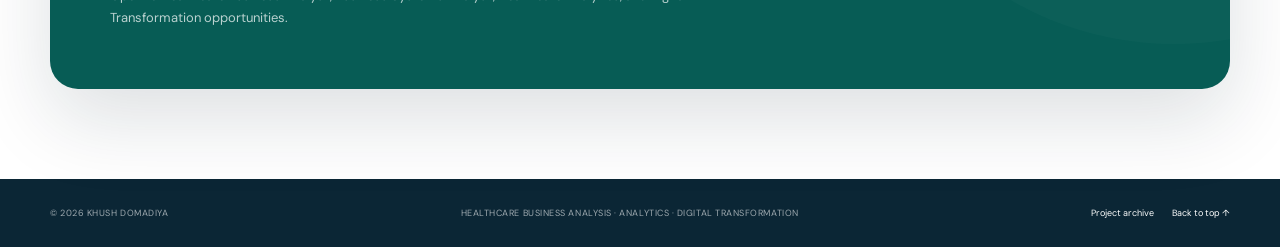
==== commit b9fc1e3c: "Redesign portfolio for healthcare business analyst roles" ====
--- a/index.html
+++ b/index.html
@@ -1,166 +1,448 @@
-<!doctype html>
-<html lang="en">
-  <head>
-    <meta charset="utf-8" />
-    <meta name="viewport" content="width=device-width,initial-scale=1" />
-    <title>Khush Domadiya — Portfolio</title>
-    <meta
-      name="description"
-      content="Portfolio of Khush Domadiya — CAPM® and Business Analytics MS student at CSU East Bay."
-    />
-
-    <link rel="preconnect" href="https://fonts.googleapis.com" />
-    <link rel="preconnect" href="https://fonts.gstatic.com" crossorigin />
-    <link
-      href="https://fonts.googleapis.com/css2?family=Inter:wght@400;500;600;700&display=swap"
-      rel="stylesheet"
-    />
-
-    <link rel="stylesheet" href="styles.css" />
-  </head>
-
-  <body>
-    <header class="header">
-      <nav class="nav container">
-        <div class="brand"> </div>
-        <div class="nav-links">
-          <a href="#about">About</a>
-          <a href="#experience">Experience</a>
-          <a href="#projects">Projects</a>
-          <a href="#contact">Contact</a>
-        </div>
-      </nav>
-    </header>
-
-    <main class="container">
-      <!-- ABOUT -->
-      <section id="about" class="about card">
-        <img class="avatar" src="images/headshot.jpg" alt="Headshot of Khush Domadiya" />
-        <div>
-          <h1 class="h1">Khush Domadiya</h1>
-          <p class="lead">
-            Certified Associate in Project Management (CAPM®) and M.S. Business Analytics student at CSU East Bay.
-            I combine project coordination + analytics to ship clear, user-centered outcomes: requirements, delivery
-            tracking, dashboards, and automation.
-          </p>
-
-          <div class="chips">
-            <span class="chip">CAPM®</span>
-            <span class="chip">PMO / Project Coordination</span>
-            <span class="chip">Business Analytics (MS)</span>
-            <span class="chip">Python • SQL • Tableau</span>
-          </div>
-
-          <div class="quick-links">
-            <a class="btn primary" href="assets/Resume.pdf" target="_blank" rel="noopener">Resume</a>
-            <a class="btn" href="https://www.linkedin.com/in/khush-domadiya" target="_blank" rel="noopener">LinkedIn</a>
-            <a class="btn" href="https://github.com/Khush-domadia" target="_blank" rel="noopener">GitHub</a>
-          </div>
-        </div>
-      </section>
-
-      <!-- EXPERIENCE -->
-      <section id="experience" class="section">
-        <div class="section-head">
-          <h2 class="h2">Experience</h2>
-        </div>
-
-        <div id="experienceList" class="timeline card"></div>
-      </section>
-
-      <!-- PROJECTS -->
-      <section id="projects" class="section">
-        <div class="section-head projects-head">
-          <div>
-            <h2 class="h2">Projects</h2>
-          </div>
-
-          <div class="project-controls">
-            <label class="sr-only" for="projectSearch">Search projects</label>
-            <input id="projectSearch" class="search" placeholder="Search projects (title, tag)..." />
-          </div>
-        </div>
-
-        <div id="projectsGrid" class="grid"></div>
-        <div class="more-projects card">
-          <div class="more-projects-content">
-            <div>
-              <h3 class="h3">Explore More Projects</h3>
-              <p class="muted">
-                Additional academic, analytics, and experimentation projects are available on my GitHub.
-              </p>
-            </div>
-            <a 
-              class="btn primary" 
-              href="https://github.com/Khush-domadia" 
-              target="_blank" 
-              rel="noopener"
-            >
-              View All Projects on GitHub →
-            </a>
-          </div>
-        </div>
-      </section>
-
-      <!-- CONTACT -->
-      <section id="contact" class="section">
-        <div class="section-head">
-          <h2 class="h2">Contact</h2>
-          <p class="muted">Open to full-time roles and internships.</p>
-        </div>
-
-        <div class="card contact">
-          <div class="contact-row">
-            <a class="pill" href="mailto:domadiyakhush05@gmail.com">domadiyakhush05@gmail.com</a>
-            <a class="pill" href="assets/Resume.pdf" target="_blank" rel="noopener">Resume (PDF)</a>
-            <a class="pill" href="https://www.linkedin.com/in/khush-domadiya" target="_blank" rel="noopener">LinkedIn</a>
-            <a class="pill" href="https://github.com/Khush-domadia" target="_blank" rel="noopener">GitHub</a>
-          </div>
-        </div>
-      </section>
-
-      <footer class="footer">
-        <span>© <span id="year"></span> Khush Domadiya</span>
-      </footer>
-    </main>
-
-    <!-- MODAL (used for project details; prevents layout shift) -->
-    <div id="modalBackdrop" class="modal-backdrop" aria-hidden="true">
-      <div class="modal" role="dialog" aria-modal="true" aria-labelledby="modalTitle">
-        <div class="modal-head">
-          <div>
-            <div id="modalKicker" class="kicker"></div>
-            <h3 id="modalTitle" class="modal-title"></h3>
-          </div>
-          <button id="modalClose" class="icon-btn" aria-label="Close details">✕</button>
-        </div>
-
-        <div class="modal-body">
-          <p id="modalSummary" class="modal-summary"></p>
-
-          <div class="modal-grid">
-            <div>
-              <h4 class="h4">Highlights</h4>
-              <ul id="modalHighlights" class="bullets"></ul>
-            </div>
-
-            <div>
-              <h4 class="h4">Tools</h4>
-              <div id="modalTags" class="chips"></div>
-
-              <h4 class="h4" style="margin-top: 14px;">Links</h4>
-              <div id="modalLinks" class="modal-links"></div>
-            </div>
-          </div>
-        </div>
-      </div>
-    </div>
-
-    <script src="app.js"></script>
-  </body>
-</html>
-
-
-
-
-
+<!doctype html>
+<html lang="en">
+<head>
+  <meta charset="utf-8">
+  <meta name="viewport" content="width=device-width, initial-scale=1">
+  <meta name="theme-color" content="#0b2635">
+  <meta name="description" content="Portfolio of Khush Domadiya, a healthcare-focused Business Analyst specializing in claims analytics, EHR/EMR data validation, requirements, Power BI, SQL, UAT, and process improvement.">
+  <meta name="author" content="Khush Domadiya">
+  <meta name="robots" content="index, follow">
+  <link rel="canonical" href="https://khush-domadia.github.io/">
+  <meta property="og:type" content="website">
+  <meta property="og:title" content="Khush Domadiya | Healthcare Business Analyst">
+  <meta property="og:description" content="Healthcare analytics, business systems, requirements, SQL, Power BI, UAT, and process improvement.">
+  <meta property="og:url" content="https://khush-domadia.github.io/">
+  <meta property="og:image" content="https://khush-domadia.github.io/images/headshot.jpg">
+  <meta name="twitter:card" content="summary_large_image">
+  <meta name="twitter:title" content="Khush Domadiya | Healthcare Business Analyst">
+  <meta name="twitter:description" content="Healthcare analytics, business systems, requirements, SQL, Power BI, UAT, and process improvement.">
+  <link rel="icon" href="favicon.svg" type="image/svg+xml">
+  <title>Khush Domadiya | Healthcare Business Analyst</title>
+  <link rel="preconnect" href="https://fonts.googleapis.com">
+  <link rel="preconnect" href="https://fonts.gstatic.com" crossorigin>
+  <link href="https://fonts.googleapis.com/css2?family=DM+Sans:wght@400;500;600;700&family=Newsreader:opsz,wght@6..72,500;6..72,600&display=swap" rel="stylesheet">
+  <link rel="stylesheet" href="styles.css">
+</head>
+<body>
+  <a class="skip-link" href="#main-content">Skip to main content</a>
+  <div class="scroll-progress" aria-hidden="true"><span></span></div>
+
+  <svg class="icon-sprite" aria-hidden="true">
+    <symbol id="icon-arrow" viewBox="0 0 24 24"><path d="M5 12h14M13 6l6 6-6 6"/></symbol>
+    <symbol id="icon-up-right" viewBox="0 0 24 24"><path d="M7 17 17 7M8 7h9v9"/></symbol>
+    <symbol id="icon-download" viewBox="0 0 24 24"><path d="M12 3v12m0 0 4-4m-4 4-4-4M5 20h14"/></symbol>
+    <symbol id="icon-mail" viewBox="0 0 24 24"><rect x="3" y="5" width="18" height="14" rx="2"/><path d="m4 7 8 6 8-6"/></symbol>
+    <symbol id="icon-linkedin" viewBox="0 0 24 24"><rect x="3" y="3" width="18" height="18" rx="2"/><path d="M8 10v7M8 7.5v.01M12 17v-4a3 3 0 0 1 6 0v4M12 10v7"/></symbol>
+    <symbol id="icon-github" viewBox="0 0 24 24"><path d="M15 22v-4a4.8 4.8 0 0 0-1-3.5c3.3-.4 6.8-1.6 6.8-7A5.4 5.4 0 0 0 19.4 4 5 5 0 0 0 19.3.5S18.2.1 15 2a13.4 13.4 0 0 0-7 0C4.8.1 3.7.5 3.7.5A5 5 0 0 0 3.6 4a5.4 5.4 0 0 0-1.4 3.7c0 5.4 3.5 6.6 6.8 7A4.8 4.8 0 0 0 8 18v4M8 19c-3 .9-3-1.5-4-2"/></symbol>
+    <symbol id="icon-pulse" viewBox="0 0 24 24"><path d="M3 12h4l2-5 4 10 2-5h6"/></symbol>
+    <symbol id="icon-database" viewBox="0 0 24 24"><ellipse cx="12" cy="5" rx="8" ry="3"/><path d="M4 5v6c0 1.7 3.6 3 8 3s8-1.3 8-3V5M4 11v6c0 1.7 3.6 3 8 3s8-1.3 8-3v-6"/></symbol>
+    <symbol id="icon-workflow" viewBox="0 0 24 24"><rect x="3" y="3" width="6" height="6" rx="1"/><rect x="15" y="15" width="6" height="6" rx="1"/><path d="M9 6h4a4 4 0 0 1 4 4v5M15 18h-4a4 4 0 0 1-4-4V9"/></symbol>
+    <symbol id="icon-chart" viewBox="0 0 24 24"><path d="M4 20V10M10 20V4M16 20v-7M22 20H2"/></symbol>
+    <symbol id="icon-check" viewBox="0 0 24 24"><path d="m5 12 4 4L19 6"/><circle cx="12" cy="12" r="9"/></symbol>
+    <symbol id="icon-people" viewBox="0 0 24 24"><path d="M16 21v-2a4 4 0 0 0-4-4H6a4 4 0 0 0-4 4v2M9 11a4 4 0 1 0 0-8M22 21v-2a4 4 0 0 0-3-3.87M16 3.13a4 4 0 0 1 0 7.75"/></symbol>
+    <symbol id="icon-file" viewBox="0 0 24 24"><path d="M14 2H6a2 2 0 0 0-2 2v16a2 2 0 0 0 2 2h12a2 2 0 0 0 2-2V8z"/><path d="M14 2v6h6M8 13h8M8 17h6"/></symbol>
+    <symbol id="icon-search" viewBox="0 0 24 24"><circle cx="11" cy="11" r="7"/><path d="m20 20-4-4"/></symbol>
+    <symbol id="icon-map" viewBox="0 0 24 24"><path d="m3 6 6-3 6 3 6-3v15l-6 3-6-3-6 3zM9 3v15M15 6v15"/></symbol>
+  </svg>
+
+  <header class="site-header" id="top">
+    <div class="container nav-shell">
+      <a class="brand" href="#top" aria-label="Khush Domadiya home">
+        <span class="brand-mark">KD</span>
+        <span class="brand-copy"><strong>Khush Domadiya</strong><small>Healthcare Business Analyst</small></span>
+      </a>
+
+      <button class="menu-toggle" type="button" aria-expanded="false" aria-controls="primary-nav" aria-label="Open navigation">
+        <span></span><span></span>
+      </button>
+
+      <nav class="primary-nav" id="primary-nav" aria-label="Primary navigation">
+        <a href="#expertise">Expertise</a>
+        <a href="#experience">Experience</a>
+        <a href="#method">Method</a>
+        <a href="#case-studies">Case studies</a>
+        <a href="#credentials">Credentials</a>
+        <a class="nav-resume" href="assets/Resume.pdf" target="_blank" rel="noopener noreferrer">
+          Resume <svg><use href="#icon-up-right"></use></svg>
+        </a>
+      </nav>
+    </div>
+  </header>
+
+  <main id="main-content">
+    <section class="hero section-pad">
+      <div class="container hero-grid">
+        <div class="hero-copy" data-reveal>
+          <p class="eyebrow"><svg><use href="#icon-pulse"></use></svg> Healthcare analytics · Business systems · Delivery</p>
+          <h1>Turning complex healthcare data and workflows into <em>clearer decisions.</em></h1>
+          <p class="hero-lead">Business Analyst with 4+ years of experience supporting healthcare, manufacturing, and financial services initiatives. I connect stakeholder needs, data quality, process design, and technical delivery—from discovery and KPI definition through SQL validation, Power BI reporting, UAT, and continuous improvement.</p>
+          <div class="hero-actions">
+            <a class="button button-primary" href="#experience">Explore my experience <svg><use href="#icon-arrow"></use></svg></a>
+            <a class="button button-secondary" href="assets/Resume.pdf" target="_blank" rel="noopener noreferrer">Download resume <svg><use href="#icon-download"></use></svg></a>
+          </div>
+          <div class="hero-focus" aria-label="Current focus areas">
+            <span>Current focus</span>
+            <p>Claims · Population health · EHR/EMR data · Operational analytics</p>
+          </div>
+        </div>
+
+        <div class="hero-visual" data-reveal data-delay="120">
+          <div class="portrait-card">
+            <img src="images/headshot.jpg" alt="Khush Domadiya standing near the Golden Gate Bridge">
+            <div class="portrait-wash"></div>
+            <div class="availability-stamp"><span>Open to</span><strong>Healthcare<br>BA roles</strong></div>
+            <div class="portrait-caption">
+              <div><strong>Khush Domadiya</strong><span>California, US</span></div>
+              <p>CCBA · CAP · CAPM</p>
+            </div>
+          </div>
+
+          <aside class="insight-panel" aria-label="Healthcare analytics profile snapshot">
+            <div class="insight-heading">
+              <div><span>Portfolio signal</span><strong>Requirements to outcomes</strong></div>
+              <svg class="pulse-line" viewBox="0 0 92 28" role="img" aria-label="Pulse line"><path d="M1 15h18l5-9 9 18 8-13 7 4h43"/></svg>
+            </div>
+            <div class="insight-list">
+              <div><span class="insight-icon"><svg><use href="#icon-database"></use></svg></span><p><strong>Healthcare data</strong><small>Claims, pharmacy, Epic, Cerner</small></p></div>
+              <div><span class="insight-icon"><svg><use href="#icon-workflow"></use></svg></span><p><strong>Business analysis</strong><small>Requirements, BPMN, user stories</small></p></div>
+              <div><span class="insight-icon"><svg><use href="#icon-check"></use></svg></span><p><strong>Delivery confidence</strong><small>UAT, defects, release readiness</small></p></div>
+            </div>
+            <div class="micro-chart">
+              <div><span>Reporting efficiency</span><strong>35%</strong></div>
+              <svg viewBox="0 0 380 92" preserveAspectRatio="none" aria-hidden="true"><defs><linearGradient id="chartFill" x1="0" y1="0" x2="0" y2="1"><stop offset="0" stop-color="#6fc9b8" stop-opacity=".36"/><stop offset="1" stop-color="#6fc9b8" stop-opacity="0"/></linearGradient></defs><path class="chart-area" d="M0 82 C46 76 61 67 92 70 C132 74 151 49 188 55 C224 61 242 35 275 38 C318 42 337 18 380 10 L380 92 L0 92Z"/><path class="chart-line" d="M0 82 C46 76 61 67 92 70 C132 74 151 49 188 55 C224 61 242 35 275 38 C318 42 337 18 380 10"/></svg>
+            </div>
+          </aside>
+        </div>
+      </div>
+    </section>
+
+    <section class="impact-band" aria-label="Selected impact metrics">
+      <div class="container impact-grid">
+        <div class="impact-intro" data-reveal>
+          <p class="section-kicker light">Measured impact</p>
+          <h2>A portfolio organized around evidence, not just a list of tools.</h2>
+        </div>
+        <div class="metrics" data-reveal data-delay="80">
+          <article><strong>4+</strong><span>Years across healthcare, manufacturing, and financial services</span></article>
+          <article><strong>35%</strong><span>Reduction in recurring report preparation time</span></article>
+          <article><strong>20%</strong><span>Improvement in deployment quality</span></article>
+          <article><strong>25%</strong><span>Reduction in post-deployment issues</span></article>
+        </div>
+      </div>
+    </section>
+
+    <section class="section-pad" id="expertise">
+      <div class="container">
+        <div class="section-heading split-heading" data-reveal>
+          <div>
+            <p class="section-kicker">Where I create value</p>
+            <h2>Healthcare context.<br><em>Enterprise BA discipline.</em></h2>
+          </div>
+          <p>I bring domain-aware analysis together with structured requirements, data validation, delivery coordination, and outcome measurement.</p>
+        </div>
+
+        <div class="expertise-grid">
+          <article class="expertise-card" data-reveal>
+            <span class="card-index">01 / HEALTHCARE</span>
+            <div class="card-icon"><svg><use href="#icon-pulse"></use></svg></div>
+            <h3>Healthcare data & insights</h3>
+            <p>Analyze claims, pharmacy, EHR/EMR, utilization, provider, and operational data to surface patterns and decision-ready insights.</p>
+            <ul><li>Claims & population health</li><li>Epic & Cerner validation</li><li>HIPAA-aware reporting</li></ul>
+          </article>
+          <article class="expertise-card" data-reveal data-delay="60">
+            <span class="card-index">02 / ANALYSIS</span>
+            <div class="card-icon"><svg><use href="#icon-workflow"></use></svg></div>
+            <h3>Requirements & process design</h3>
+            <p>Turn ambiguous business needs into structured requirements, process logic, traceable decisions, and delivery-ready work.</p>
+            <ul><li>BRD / FRD / user stories</li><li>BPMN & gap analysis</li><li>RTM & acceptance criteria</li></ul>
+          </article>
+          <article class="expertise-card" data-reveal data-delay="120">
+            <span class="card-index">03 / DATA</span>
+            <div class="card-icon"><svg><use href="#icon-chart"></use></svg></div>
+            <h3>BI, reporting & data quality</h3>
+            <p>Validate source data, define KPI logic, automate recurring reporting, and design dashboards that support operational decisions.</p>
+            <ul><li>SQL & reconciliation</li><li>Power BI & Excel</li><li>Data mapping & governance</li></ul>
+          </article>
+          <article class="expertise-card" data-reveal data-delay="180">
+            <span class="card-index">04 / DELIVERY</span>
+            <div class="card-icon"><svg><use href="#icon-check"></use></svg></div>
+            <h3>UAT & delivery confidence</h3>
+            <p>Coordinate Agile delivery, test business intent against system behavior, manage defects, and support release readiness.</p>
+            <ul><li>Backlog & sprint support</li><li>UAT & defect triage</li><li>Release & change management</li></ul>
+          </article>
+        </div>
+      </div>
+    </section>
+
+    <section class="section-pad experience-section" id="experience">
+      <div class="container experience-layout">
+        <aside class="experience-intro" data-reveal>
+          <p class="section-kicker">Selected experience</p>
+          <h2>Complex environments.<br><em>Clear business outcomes.</em></h2>
+          <p>My experience spans healthcare, scientific publishing, digital manufacturing, and financial services—while the core BA discipline stays consistent.</p>
+          <a class="text-link" href="assets/Resume.pdf" target="_blank" rel="noopener noreferrer">View full resume <svg><use href="#icon-up-right"></use></svg></a>
+        </aside>
+
+        <div class="experience-list">
+          <article class="experience-card current" data-reveal>
+            <div class="experience-topline">
+              <span class="domain-tag">Healthcare analytics</span>
+              <time>Sep 2025 — Present</time>
+            </div>
+            <div class="experience-title">
+              <div><h3>Business Analytics Analyst</h3><p>Molina Healthcare · United States</p></div>
+              <span class="current-pill"><i></i>Current</span>
+            </div>
+            <ul>
+              <li>Analyze claims, pharmacy, EHR/EMR, and operational data to identify utilization trends, cost drivers, and provider or population health opportunities.</li>
+              <li>Partner with clinical, operations, and business stakeholders to define KPIs and translate reporting needs into Power BI dashboards and automated reports.</li>
+              <li>Reconcile Epic, Cerner, and enterprise data; automate SQL and refresh workflows to reduce recurring report preparation time by <strong>35%</strong>.</li>
+            </ul>
+            <div class="experience-tags"><span>Claims</span><span>Population health</span><span>SQL</span><span>Power BI</span><span>Epic / Cerner</span></div>
+          </article>
+
+          <article class="experience-card" data-reveal>
+            <div class="experience-topline"><span class="domain-tag">Digital experience</span><time>May 2025 — Aug 2025</time></div>
+            <div class="experience-title"><div><h3>Web Development Business Analyst Intern</h3><p>American Chemical Society · United States</p></div></div>
+            <ul>
+              <li>Owned requirements-to-delivery for the New Member Onboarding / Wayfinding MVP through epics, user stories, acceptance criteria, and a prioritized Jira/Confluence backlog.</li>
+              <li>Facilitated Agile execution and tracked milestones, dependencies, burndown, velocity, status updates, and decision logs.</li>
+              <li>Coordinated QA/UAT with test cases mapped to acceptance criteria and Figma designs; managed defect triage across environments.</li>
+            </ul>
+            <div class="experience-tags"><span>Requirements</span><span>Agile</span><span>Jira</span><span>Confluence</span><span>UAT</span></div>
+          </article>
+
+          <article class="experience-card" data-reveal>
+            <div class="experience-topline"><span class="domain-tag">Digital manufacturing</span><time>Aug 2023 — Jul 2024</time></div>
+            <div class="experience-title"><div><h3>Business System Analyst</h3><p>Pfizer · India</p></div></div>
+            <ul>
+              <li>Gathered business requirements for a manufacturing analytics and workflow automation platform spanning operations, engineering, and technology stakeholders.</li>
+              <li>Translated needs into functional specifications, process flows, data mappings, and models across MES, OSI-PI, and SCADA environments.</li>
+              <li>Automated equipment-data and reporting workflows, reducing manual effort by <strong>35%</strong> and improving deployment quality by <strong>20%</strong>.</li>
+            </ul>
+            <div class="experience-tags"><span>MES</span><span>OSI-PI</span><span>SCADA</span><span>Process flows</span><span>RCA</span></div>
+          </article>
+
+          <article class="experience-card" data-reveal>
+            <div class="experience-topline"><span class="domain-tag">Financial services</span><time>Aug 2021 — Jul 2023</time></div>
+            <div class="experience-title"><div><h3>Business Analyst</h3><p>Capgemini</p></div></div>
+            <ul>
+              <li>Supported a digital customer onboarding and loan origination platform through requirements, functional specifications, user stories, and process flows.</li>
+              <li>Performed SQL-based validation, reconciliation, ad hoc analysis, and reporting across credit evaluation and loan-processing workflows.</li>
+              <li>Improved documentation quality by <strong>30%</strong> and helped reduce post-deployment issues by <strong>25%</strong> through structured UAT and release support.</li>
+            </ul>
+            <div class="experience-tags"><span>Loan origination</span><span>SQL</span><span>Azure DevOps</span><span>RTM</span><span>Release support</span></div>
+          </article>
+        </div>
+      </div>
+    </section>
+
+    <section class="method-section section-pad" id="method">
+      <div class="container">
+        <div class="method-heading" data-reveal>
+          <div><p class="section-kicker light">Business Analyst operating model</p><h2>Five stages from ambiguity to <em>measurable outcomes.</em></h2></div>
+          <p>This is the repeatable way I connect business intent, data, system behavior, and delivery quality.</p>
+        </div>
+
+        <div class="method-grid" data-reveal data-delay="80">
+          <article class="method-step">
+            <span>01</span><div class="method-icon"><svg><use href="#icon-people"></use></svg></div><h3>Discover</h3><p>Clarify goals, stakeholders, current-state workflows, pain points, constraints, and success measures.</p><small>Stakeholder needs · Scope · Current state</small>
+          </article>
+          <article class="method-step">
+            <span>02</span><div class="method-icon"><svg><use href="#icon-file"></use></svg></div><h3>Define</h3><p>Translate business needs into requirements, process flows, user stories, and acceptance criteria.</p><small>BRD/FRD · BPMN · RTM</small>
+          </article>
+          <article class="method-step">
+            <span>03</span><div class="method-icon"><svg><use href="#icon-database"></use></svg></div><h3>Analyze</h3><p>Validate data, mappings, rules, KPI logic, and reporting needs with SQL and BI methods.</p><small>SQL · KPIs · Reconciliation</small>
+          </article>
+          <article class="method-step">
+            <span>04</span><div class="method-icon"><svg><use href="#icon-check"></use></svg></div><h3>Validate</h3><p>Coordinate test scenarios, UAT, defect triage, business sign-off, and release readiness.</p><small>Test cases · Defects · UAT</small>
+          </article>
+          <article class="method-step">
+            <span>05</span><div class="method-icon"><svg><use href="#icon-chart"></use></svg></div><h3>Improve</h3><p>Measure quality, efficiency, adoption, and workflow outcomes to guide continuous improvement.</p><small>Automation · RCA · Metrics</small>
+          </article>
+        </div>
+      </div>
+    </section>
+
+    <section class="section-pad case-section" id="case-studies">
+      <div class="container">
+        <div class="section-heading case-heading" data-reveal>
+          <div><p class="section-kicker">Featured case studies</p><h2>Two detailed stories.<br><em>Evidence over volume.</em></h2></div>
+          <p>Each case study is given enough space to show the business problem, analysis, deliverables, validation approach, and decision-making behind the work.</p>
+        </div>
+
+        <article class="case-study case-one" data-reveal>
+          <div class="case-visual workflow-visual" aria-label="Illustration of the onboarding case study workflow">
+            <div class="visual-window">
+              <div class="window-bar"><span></span><span></span><span></span><p>Wayfinding MVP · delivery workspace</p></div>
+              <div class="workflow-columns">
+                <div class="workflow-column"><small>DISCOVER</small><strong>Member needs</strong><div class="mini-note">Navigation friction</div><div class="mini-note">Benefit visibility</div></div>
+                <div class="workflow-arrow">→</div>
+                <div class="workflow-column accent"><small>DEFINE + DELIVER</small><strong>Prioritized backlog</strong><div class="story-row"><i></i><span>Epics & stories</span></div><div class="story-row"><i></i><span>Acceptance criteria</span></div><div class="story-row"><i></i><span>Release scope</span></div></div>
+                <div class="workflow-arrow">→</div>
+                <div class="workflow-column"><small>VALIDATE</small><strong>Tested MVP</strong><div class="status-row"><span>UAT</span><b>Ready</b></div><div class="status-row"><span>Defects</span><b>Triaged</b></div></div>
+              </div>
+              <div class="visual-footer"><span>Jira</span><span>Confluence</span><span>Figma</span><span>QA / UAT</span></div>
+            </div>
+          </div>
+
+          <div class="case-copy">
+            <div class="case-meta"><span>Case study 01</span><p>Requirements · Agile delivery · UAT</p></div>
+            <h3>New Member Onboarding / Wayfinding MVP</h3>
+            <p class="case-lead">A requirements-to-delivery initiative focused on improving member navigation and benefit visibility through a streamlined onboarding experience.</p>
+            <dl class="case-facts">
+              <div><dt>My role</dt><dd>Business Analyst and requirements-to-delivery owner</dd></div>
+              <div><dt>What I did</dt><dd>Translated stakeholder needs into epics, user stories, acceptance criteria, and a prioritized backlog; supported sprint execution and delivery tracking.</dd></div>
+              <div><dt>Validation</dt><dd>Created test cases, coordinated QA/UAT across environments, managed defect triage, and partnered with engineers through closure.</dd></div>
+            </dl>
+            <div class="case-artifacts"><span>Key evidence</span><p>Backlog structure · Acceptance criteria · Test cases · Decision logs</p></div>
+            <a class="button button-primary" href="assets/wayfinding%20case%20study.pdf" target="_blank" rel="noopener noreferrer">View case study <svg><use href="#icon-up-right"></use></svg></a>
+          </div>
+        </article>
+
+        <article class="case-study case-two" data-reveal>
+          <div class="case-copy">
+            <div class="case-meta"><span>Case study 02</span><p>User research · Journey mapping · Strategy</p></div>
+            <h3>ACS Meetings App Research & Strategy</h3>
+            <p class="case-lead">An end-to-end assessment of the attendee experience designed to identify usability pain points and practical opportunities for a better meetings app.</p>
+            <dl class="case-facts">
+              <div><dt>Research focus</dt><dd>Benchmark the competitive landscape and understand the attendee journey across onboarding, navigation, event discovery, and networking.</dd></div>
+              <div><dt>Methods</dt><dd>Competitive benchmarking, persona development, journey mapping, and affinity/thematic analysis.</dd></div>
+              <div><dt>Recommendations</dt><dd>Improved navigation and onboarding, interactive venue maps, stronger filtering, and more useful networking features.</dd></div>
+            </dl>
+            <div class="case-artifacts"><span>Key evidence</span><p>Research deck · Affinity map · Journey map · Strategy recommendations</p></div>
+            <a class="button button-primary" href="assets/ACS%20Meetings%20APP%20case%20study.pdf" target="_blank" rel="noopener noreferrer">View case study <svg><use href="#icon-up-right"></use></svg></a>
+          </div>
+
+          <div class="case-visual journey-visual" aria-label="Illustration of the meetings app attendee journey">
+            <div class="journey-board">
+              <div class="journey-top"><div><span>ATTENDEE EXPERIENCE</span><strong>Research synthesis</strong></div><svg><use href="#icon-map"></use></svg></div>
+              <div class="journey-line"><i></i><i></i><i></i><i></i></div>
+              <div class="journey-stages">
+                <div><span>01</span><strong>Discover</strong><small>Find the right event</small></div>
+                <div><span>02</span><strong>Prepare</strong><small>Plan sessions</small></div>
+                <div><span>03</span><strong>Navigate</strong><small>Move with confidence</small></div>
+                <div><span>04</span><strong>Connect</strong><small>Build relationships</small></div>
+              </div>
+              <div class="insight-cloud"><span>Onboarding</span><span>Filtering</span><span>Venue maps</span><span>Networking</span></div>
+              <div class="research-stack"><div><svg><use href="#icon-search"></use></svg><p><strong>Competitive benchmark</strong><small>Patterns and gaps</small></p></div><div><svg><use href="#icon-people"></use></svg><p><strong>Personas & themes</strong><small>Needs and pain points</small></p></div></div>
+            </div>
+          </div>
+        </article>
+      </div>
+    </section>
+
+    <section class="section-pad additional-section" id="additional-work">
+      <div class="container">
+        <div class="section-heading compact-heading" data-reveal>
+          <div><p class="section-kicker">Additional work</p><h2>Supporting evidence across PMO, data, and analytics.</h2></div>
+          <a class="text-link" href="projects.html">View the project archive <svg><use href="#icon-up-right"></use></svg></a>
+        </div>
+
+        <div class="project-grid">
+          <article class="project-card" data-reveal>
+            <span>DASHBOARD / PMO</span>
+            <h3>PMO Delivery Health Dashboard</h3>
+            <p>Executive-ready Tableau reporting for portfolio health, sprint delivery, milestones, RAID aging, and blocked dependencies.</p>
+            <a href="pmo-dashboard.html">Explore dashboard evidence <svg><use href="#icon-up-right"></use></svg></a>
+          </article>
+          <article class="project-card" data-reveal data-delay="50">
+            <span>PMO / GOVERNANCE</span>
+            <h3>Scholarship Portal Project Pack</h3>
+            <p>A structured artifact set covering charter, business case, RACI, communication planning, RAID, dependencies, timeline, status reporting, and change control.</p>
+            <a href="pmo-project-pack.html">Explore artifact pack <svg><use href="#icon-up-right"></use></svg></a>
+          </article>
+          <article class="project-card" data-reveal data-delay="100">
+            <span>DATA / BI</span>
+            <h3>Data Modeling</h3>
+            <p>Hands-on work across dimensional modeling, ETL, slowly changing dimensions, AWS Redshift, and Tableau-based analytics.</p>
+            <a href="https://github.com/Khush-domadia/Data-Modeling" target="_blank" rel="noopener noreferrer">View repository <svg><use href="#icon-up-right"></use></svg></a>
+          </article>
+          <article class="project-card project-card-emphasis" data-reveal data-delay="150">
+            <span>PROJECT ARCHIVE</span>
+            <h3>Forecasting, optimization & big data</h3>
+            <p>Explore additional work across Hadoop, time-series forecasting, statistical modeling, credit-risk analysis, and Gurobi optimization.</p>
+            <a href="projects.html">Browse all projects <svg><use href="#icon-up-right"></use></svg></a>
+          </article>
+        </div>
+      </div>
+    </section>
+
+    <section class="section-pad credentials-section" id="credentials">
+      <div class="container credentials-layout">
+        <div class="credentials-copy" data-reveal>
+          <p class="section-kicker">Credentials & education</p>
+          <h2>Structured analysis, supported by <em>formal credentials.</em></h2>
+          <p>My background combines business analysis, analytics, project delivery, information technology, and AI product management.</p>
+          <div class="education-list">
+            <div><span>M.S.</span><p><strong>Business Analytics</strong><small>California State University, East Bay</small></p></div>
+            <div><span>B.Tech.</span><p><strong>Information Technology</strong><small>Gandhinagar Institute of Technology</small></p></div>
+          </div>
+        </div>
+
+        <div class="credential-grid" data-reveal data-delay="80">
+          <article><strong>CCBA</strong><p>Certification of Capability in Business Analysis</p></article>
+          <article><strong>CAP</strong><p>Certified Analytics Professional</p></article>
+          <article><strong>IBM</strong><p>AI Product Management Certificate</p></article>
+          <article><strong>CAPM</strong><p>Certified Associate in Project Management</p></article>
+        </div>
+      </div>
+
+      <div class="container toolkit" data-reveal>
+        <div class="toolkit-heading"><span>Core toolkit</span><p>Organized by how the tools support business outcomes.</p></div>
+        <div class="tool-columns">
+          <div><h3>Business analysis</h3><p>Requirements elicitation · BRD / FRD · User stories · BPMN · Gap analysis · RTM · Stakeholder management · Root cause analysis</p></div>
+          <div><h3>Healthcare & data</h3><p>Claims analytics · Population health · EHR/EMR validation · SQL · Power BI · Excel · KPI dashboards · Data mapping · Reconciliation</p></div>
+          <div><h3>Delivery & platforms</h3><p>Agile / Scrum · UAT · Defect tracking · Jira · Confluence · Azure DevOps · Azure · AWS · OSI-PI · SCADA · Ignition · Kepware</p></div>
+        </div>
+      </div>
+    </section>
+
+    <section class="contact-section" id="contact">
+      <div class="container contact-card" data-reveal>
+        <div class="contact-copy">
+          <p class="section-kicker light">Let’s connect</p>
+          <h2>Interested in the systems behind <em>better healthcare decisions.</em></h2>
+          <p>Open to Healthcare Business Analyst, Business Systems Analyst, Healthcare Analytics, and Digital Transformation opportunities.</p>
+        </div>
+        <div class="contact-actions">
+          <a class="button button-light" href="mailto:domadiyakhush05@gmail.com">Email me <svg><use href="#icon-mail"></use></svg></a>
+          <a class="button button-outline-light" href="https://www.linkedin.com/in/khush-domadiya-3b13822a1/?profileId=ACoAAEjZC7UBkfqj549-r-LRI_HdqmbctVZXKyE" target="_blank" rel="noopener noreferrer">LinkedIn <svg><use href="#icon-linkedin"></use></svg></a>
+          <a class="button button-outline-light" href="https://github.com/Khush-domadia" target="_blank" rel="noopener noreferrer">GitHub <svg><use href="#icon-github"></use></svg></a>
+        </div>
+      </div>
+    </section>
+  </main>
+
+  <footer class="site-footer">
+    <div class="container footer-inner">
+      <p>© <span id="year"></span> Khush Domadiya</p>
+      <p>Healthcare business analysis · Analytics · Digital transformation</p>
+      <div class="footer-links"><a href="projects.html">Project archive</a><a href="#top">Back to top ↑</a></div>
+    </div>
+  </footer>
+
+  <button class="back-to-top" type="button" aria-label="Back to top">↑</button>
+  <script src="app.js"></script>
+  <script type="application/ld+json">
+  {
+    "@context": "https://schema.org",
+    "@type": "Person",
+    "name": "Khush Domadiya",
+    "url": "https://khush-domadia.github.io/",
+    "image": "https://khush-domadia.github.io/images/headshot.jpg",
+    "jobTitle": "Healthcare Business Analyst",
+    "email": "mailto:domadiyakhush05@gmail.com",
+    "address": {
+      "@type": "PostalAddress",
+      "addressRegion": "California",
+      "addressCountry": "US"
+    },
+    "sameAs": [
+      "https://www.linkedin.com/in/khush-domadiya",
+      "https://github.com/Khush-domadia"
+    ]
+  }
+  </script>
+</body>
+</html>
--- a/styles.css
+++ b/styles.css
@@ -1,277 +1,866 @@
-:root{
-  --bg:#ffffff;
-  --text:#0f172a;
-  --muted:#475569;
-  --line:#e5e7eb;
-  --card:#f7f8fa;
-  --white:#ffffff;
-  --accent:#2563eb;
-  --shadow: 0 1px 2px rgba(15,23,42,.06), 0 10px 30px rgba(15,23,42,.08);
-  --radius: 14px;
-  --ring: rgba(37,99,235,.25);
-  --maxw: 1040px;
-}
-
-*{ box-sizing:border-box; }
-html,body{ margin:0; padding:0; font-family:Inter,system-ui,-apple-system,Segoe UI,Roboto,Arial,sans-serif; background:var(--bg); color:var(--text); }
-a{ color:inherit; text-decoration:none; }
-a:hover{ text-decoration:none; }
-
-.container{ width:100%; max-width:var(--maxw); margin:0 auto; padding:24px; }
-
-/* Header */
-.header{
-  position:sticky; top:0; z-index:50;
-  background:rgba(255,255,255,.85);
-  backdrop-filter:saturate(180%) blur(10px);
-  border-bottom:1px solid var(--line);
-}
-.nav{ display:flex; align-items:center; justify-content:space-between; gap:12px; padding:14px 24px; }
-.brand{ font-weight:700; letter-spacing:.2px; }
-.nav-links{ display:flex; gap:6px; flex-wrap:wrap; }
-.nav a{ color:var(--muted); font-weight:600; padding:8px 10px; border-radius:10px; }
-.nav a:hover{ background:var(--card); color:var(--text); }
-
-/* Typo */
-.h1{ margin:0 0 8px; font-size:clamp(24px,3vw,32px); letter-spacing:-.02em; }
-.h2{ margin:0; font-size:20px; letter-spacing:-.01em; }
-.h4{ margin:0 0 8px; font-size:14px; color:var(--text); }
-.lead{ margin:0; color:var(--muted); line-height:1.7; }
-.muted{ margin:6px 0 0; color:var(--muted); }
-
-.section{ margin-top:36px; }
-.section-head{ display:flex; align-items:flex-end; justify-content:space-between; gap:12px; margin-bottom:14px; }
-.projects-head{ align-items:center; }
-
-.card{
-  background:var(--card);
-  border:1px solid var(--line);
-  border-radius:var(--radius);
-  box-shadow:var(--shadow);
-}
-
-/* About */
-.about{
-  display:grid;
-  grid-template-columns: 150px 1fr;
-  gap:18px;
-  padding:18px;
-}
-.avatar{
-  width:150px; height:150px; border-radius:14px;
-  object-fit:cover; border:1px solid var(--line); background:var(--white);
-}
-.quick-links{ display:flex; gap:10px; flex-wrap:wrap; margin-top:14px; }
-
-/* Chips / tags */
-.chips{ display:flex; gap:8px; flex-wrap:wrap; margin-top:12px; }
-.chip{
-  font-size:12px; padding:6px 10px; border-radius:999px;
-  background:#eef2ff; color:#3730a3; border:1px solid #e0e7ff;
-}
-
-/* Buttons */
-.btn{
-  display:inline-flex; align-items:center; justify-content:center;
-  padding:9px 12px; border-radius:12px;
-  border:1px solid var(--line); background:var(--white);
-  color:var(--text); font-weight:600; cursor:pointer;
-  transition:transform .12s ease, box-shadow .12s ease, border-color .12s ease;
-}
-.btn:hover{ transform:translateY(-1px); border-color:#cbd5e1; box-shadow:0 10px 28px rgba(15,23,42,.10); }
-.btn.primary{ background:var(--accent); border-color:var(--accent); color:var(--white); }
-
-/* Timeline (Experience) */
-.timeline{ padding:18px; position:relative; }
-.timeline::before{
-  content:""; position:absolute; left:26px; top:18px; bottom:18px; width:2px; background:var(--line);
-}
-.xp-item{ position:relative; padding-left:52px; padding-bottom:14px; }
-.xp-item:last-child{ padding-bottom:0; }
-
-.xp-dot{
-  position:absolute; left:26px; top:22px;
-  width:12px; height:12px; border-radius:999px;
-  transform:translate(-50%,-50%);
-  background:var(--white);
-  border:2px solid var(--accent);
-  box-shadow:0 0 0 3px rgba(255,255,255,1);
-}
-
-.xp-card{
-  background:var(--white);
-  border:1px solid var(--line);
-  border-radius:12px;
-  padding:14px;
-  transition:transform .12s ease, box-shadow .12s ease, border-color .12s ease;
-}
-.xp-card:hover{
-  transform:translateY(-1px);
-  border-color:#cbd5e1;
-  box-shadow:0 12px 30px rgba(15,23,42,.10);
-}
-
-.xp-top{ display:flex; align-items:baseline; gap:8px; flex-wrap:wrap; }
-.xp-role{ font-weight:700; }
-.xp-org{ color:var(--muted); font-weight:600; }
-.xp-date{ margin-left:auto; color:var(--muted); font-size:13px; font-weight:600; }
-.xp-bullets{ margin:10px 0 0 18px; color:var(--muted); line-height:1.6; }
-
-/* Projects */
-.grid{
-  display:grid;
+:root {
+  --navy: #0b2635;
+  --navy-2: #113547;
+  --green: #0b766d;
+  --green-dark: #075c55;
+  --mint: #dff1ec;
+  --mint-2: #edf7f4;
+  --lime: #b9db96;
+  --paper: #f6f4ee;
+  --surface: #ffffff;
+  --ink: #10252c;
+  --muted: #637278;
+  --line: #d9e2df;
+  --warm-line: #ddd8cc;
+  --shadow-sm: 0 10px 30px rgba(11, 38, 53, .07);
+  --shadow-lg: 0 30px 80px rgba(11, 38, 53, .14);
+  --radius-sm: 14px;
+  --radius-md: 22px;
+  --radius-lg: 32px;
+  --container: 1180px;
+  --sans: "DM Sans", "Clear Sans", "Avenir Next", system-ui, -apple-system, BlinkMacSystemFont, "Segoe UI", sans-serif;
+  --serif: "Newsreader", "EB Garamond", Georgia, serif;
+}
+
+* { box-sizing: border-box; }
+html { scroll-behavior: smooth; scroll-padding-top: 96px; }
+body {
+  margin: 0;
+  color: var(--ink);
+  background: var(--paper);
+  font-family: var(--sans);
+  -webkit-font-smoothing: antialiased;
+  text-rendering: optimizeLegibility;
+}
+body.menu-open { overflow: hidden; }
+img { display: block; max-width: 100%; }
+a { color: inherit; }
+button, input, textarea, select { font: inherit; }
+svg { width: 1.1em; height: 1.1em; fill: none; stroke: currentColor; stroke-width: 1.8; stroke-linecap: round; stroke-linejoin: round; }
+.icon-sprite { position: absolute; width: 0; height: 0; overflow: hidden; }
+.container { width: min(var(--container), calc(100% - 48px)); margin-inline: auto; }
+.section-pad { padding: 112px 0; }
+
+.skip-link { position: fixed; top: 12px; left: 12px; z-index: 200; transform: translateY(-150%); background: var(--navy); color: #fff; padding: 10px 14px; border-radius: 10px; text-decoration: none; }
+.skip-link:focus { transform: translateY(0); }
+.scroll-progress { position: fixed; inset: 0 0 auto; height: 3px; z-index: 150; pointer-events: none; }
+.scroll-progress span { display: block; height: 100%; width: 0; background: var(--green); }
+
+.site-header { position: sticky; top: 0; z-index: 100; border-bottom: 1px solid rgba(217, 226, 223, .72); background: rgba(246, 244, 238, .86); backdrop-filter: blur(18px) saturate(140%); }
+.nav-shell { min-height: 82px; display: flex; align-items: center; justify-content: space-between; gap: 24px; }
+.brand { display: inline-flex; align-items: center; gap: 12px; text-decoration: none; }
+.brand-mark { width: 42px; height: 42px; display: grid; place-items: center; border-radius: 13px; background: var(--navy); color: #fff; font-weight: 700; letter-spacing: -.02em; box-shadow: 0 10px 24px rgba(11, 38, 53, .18); }
+.brand-copy { display: flex; flex-direction: column; line-height: 1.15; }
+.brand-copy strong { font-size: 14px; }
+.brand-copy small { margin-top: 4px; color: var(--muted); font-size: 10px; letter-spacing: .08em; text-transform: uppercase; }
+.primary-nav { display: flex; align-items: center; gap: 26px; }
+.primary-nav a { position: relative; font-size: 13px; font-weight: 600; color: #344b53; text-decoration: none; }
+.primary-nav a:not(.nav-resume)::after { content: ""; position: absolute; left: 0; right: 100%; bottom: -7px; height: 2px; background: var(--green); transition: right .25s ease; }
+.primary-nav a:hover::after, .primary-nav a.active::after { right: 0; }
+.primary-nav .nav-resume { display: inline-flex; align-items: center; gap: 7px; padding: 11px 14px; color: #fff; background: var(--navy); border-radius: 11px; }
+.menu-toggle { display: none; width: 42px; height: 42px; border: 0; background: transparent; padding: 0; align-items: center; justify-content: center; flex-direction: column; gap: 7px; cursor: pointer; }
+.menu-toggle span { width: 22px; height: 2px; background: var(--navy); transition: transform .25s ease; }
+
+.hero { position: relative; overflow: hidden; padding-top: 78px; }
+.hero::before { content: ""; position: absolute; inset: 0; pointer-events: none; background: radial-gradient(circle at 80% 18%, rgba(107, 201, 184, .25), transparent 30%), linear-gradient(rgba(11, 38, 53, .035) 1px, transparent 1px), linear-gradient(90deg, rgba(11, 38, 53, .035) 1px, transparent 1px); background-size: auto, 38px 38px, 38px 38px; mask-image: linear-gradient(to bottom, #000 0, rgba(0,0,0,.8) 70%, transparent 100%); }
+.hero-grid { position: relative; display: grid; grid-template-columns: 1.08fr .92fr; gap: 72px; align-items: center; }
+.eyebrow, .section-kicker { margin: 0; font-size: 11px; font-weight: 700; letter-spacing: .16em; text-transform: uppercase; color: var(--green); }
+.eyebrow { display: inline-flex; align-items: center; gap: 9px; padding: 9px 12px; border: 1px solid var(--line); border-radius: 999px; background: rgba(255,255,255,.66); letter-spacing: .08em; }
+.eyebrow svg { font-size: 16px; }
+.hero h1 { max-width: 760px; margin: 26px 0 24px; font-size: clamp(52px, 5.8vw, 82px); line-height: .98; letter-spacing: -.055em; font-weight: 600; }
+.hero h1 em, .section-heading h2 em, .experience-intro h2 em, .method-heading h2 em, .credentials-copy h2 em, .contact-copy h2 em { color: var(--green); font-family: var(--serif); font-weight: 500; }
+.hero-lead { max-width: 710px; margin: 0; color: var(--muted); font-size: 17px; line-height: 1.76; }
+.hero-actions { display: flex; flex-wrap: wrap; gap: 12px; margin-top: 32px; }
+.button { min-height: 48px; display: inline-flex; align-items: center; justify-content: center; gap: 9px; padding: 0 17px; border: 1px solid transparent; border-radius: 12px; font-size: 13px; font-weight: 700; text-decoration: none; transition: transform .2s ease, box-shadow .2s ease, border-color .2s ease; }
+.button:hover { transform: translateY(-2px); }
+.button-primary { background: var(--navy); color: #fff; box-shadow: 0 12px 26px rgba(11,38,53,.15); }
+.button-secondary { background: rgba(255,255,255,.76); border-color: var(--line); color: var(--ink); }
+.hero-focus { display: grid; grid-template-columns: auto 1fr; gap: 14px; align-items: center; margin-top: 34px; padding-top: 20px; border-top: 1px solid var(--warm-line); }
+.hero-focus span { font-size: 10px; font-weight: 700; color: var(--green); text-transform: uppercase; letter-spacing: .14em; }
+.hero-focus p { margin: 0; color: #516369; font-size: 12px; }
+
+.hero-visual { min-height: 610px; position: relative; }
+.portrait-card { position: absolute; top: 0; right: 0; width: 82%; height: 560px; overflow: hidden; border-radius: 3px 3px 30px 3px; box-shadow: var(--shadow-lg); background: var(--navy); }
+.portrait-card img { width: 100%; height: 100%; object-fit: cover; object-position: 50% 50%; filter: saturate(.78) contrast(1.02); }
+.portrait-wash { position: absolute; inset: 0; background: linear-gradient(180deg, rgba(11,38,53,.04) 20%, rgba(11,38,53,.18) 56%, rgba(5,40,43,.82) 100%), linear-gradient(90deg, rgba(7,92,85,.2), transparent 54%); }
+.availability-stamp { position: absolute; top: 26px; right: 26px; width: 116px; height: 116px; display: grid; place-content: center; text-align: center; border-radius: 50%; color: #fff; background: rgba(11, 118, 109, .72); border: 1px solid rgba(255,255,255,.55); backdrop-filter: blur(12px); transform: rotate(7deg); }
+.availability-stamp span { font-size: 9px; letter-spacing: .16em; text-transform: uppercase; }
+.availability-stamp strong { margin-top: 3px; font-size: 12px; line-height: 1.15; letter-spacing: .09em; text-transform: uppercase; }
+.portrait-caption { position: absolute; left: 27px; right: 27px; bottom: 25px; display: flex; align-items: end; justify-content: space-between; gap: 20px; color: #fff; }
+.portrait-caption div { display: flex; flex-direction: column; }
+.portrait-caption strong { font-family: var(--serif); font-size: 28px; font-weight: 600; }
+.portrait-caption span, .portrait-caption p { margin: 4px 0 0; font-size: 9px; letter-spacing: .15em; text-transform: uppercase; }
+.insight-panel { position: absolute; left: 0; bottom: 0; z-index: 2; width: 72%; padding: 22px; border: 1px solid rgba(217,226,223,.92); border-radius: 22px; background: rgba(255,255,255,.94); box-shadow: var(--shadow-lg); backdrop-filter: blur(18px); }
+.insight-heading { display: flex; justify-content: space-between; gap: 18px; align-items: flex-start; }
+.insight-heading div { display: flex; flex-direction: column; }
+.insight-heading span { color: var(--green); font-size: 9px; font-weight: 700; letter-spacing: .16em; text-transform: uppercase; }
+.insight-heading strong { margin-top: 6px; font-size: 18px; }
+.pulse-line { width: 76px; color: var(--green); }
+.insight-list { display: grid; gap: 8px; margin-top: 18px; }
+.insight-list > div { display: flex; align-items: center; gap: 11px; padding: 10px; border: 1px solid #e3ece9; border-radius: 12px; background: #f9fbfa; }
+.insight-icon { width: 34px; height: 34px; flex: 0 0 auto; display: grid; place-items: center; border-radius: 10px; background: var(--mint); color: var(--green); }
+.insight-list p { display: flex; flex-direction: column; margin: 0; }
+.insight-list strong { font-size: 12px; }
+.insight-list small { margin-top: 3px; color: var(--muted); font-size: 10px; }
+.micro-chart { position: relative; height: 96px; overflow: hidden; margin-top: 13px; border-radius: 13px; background: linear-gradient(180deg, rgba(223,241,236,.78), rgba(237,247,244,.28)); }
+.micro-chart > div { position: absolute; z-index: 2; top: 12px; left: 13px; display: flex; align-items: baseline; gap: 9px; }
+.micro-chart span { color: var(--muted); font-size: 9px; }
+.micro-chart strong { color: var(--green-dark); font-size: 17px; }
+.micro-chart > svg { position: absolute; inset: 0; width: 100%; height: 100%; }
+.chart-area { fill: url(#chartFill); stroke: none; }
+.chart-line { fill: none; stroke: var(--green); stroke-width: 4; vector-effect: non-scaling-stroke; }
+
+.impact-band { position: relative; padding: 54px 0; background: var(--green-dark); color: #fff; overflow: hidden; }
+.impact-band::after { content: ""; position: absolute; width: 400px; height: 400px; border: 1px solid rgba(255,255,255,.12); border-radius: 50%; right: -180px; top: -190px; box-shadow: 0 0 0 50px rgba(255,255,255,.02), 0 0 0 100px rgba(255,255,255,.015); }
+.impact-grid { position: relative; z-index: 1; display: grid; grid-template-columns: .92fr 1.45fr; gap: 70px; align-items: center; }
+.section-kicker.light { color: #9ee3d3; }
+.impact-intro h2 { margin: 12px 0 0; max-width: 440px; font-family: var(--serif); font-weight: 500; font-size: 34px; line-height: 1.05; }
+.metrics { display: grid; grid-template-columns: repeat(4, 1fr); }
+.metrics article { min-height: 108px; padding: 5px 22px; border-left: 1px solid rgba(255,255,255,.2); }
+.metrics strong { display: block; font-family: var(--serif); font-size: 39px; font-weight: 500; }
+.metrics span { display: block; margin-top: 6px; color: rgba(255,255,255,.72); font-size: 10px; line-height: 1.5; }
+
+.section-heading { display: flex; align-items: end; justify-content: space-between; gap: 60px; margin-bottom: 44px; }
+.section-heading > div { max-width: 690px; }
+.section-heading h2, .experience-intro h2, .method-heading h2, .credentials-copy h2, .contact-copy h2 { margin: 14px 0 0; font-size: clamp(40px, 4.3vw, 60px); line-height: 1.02; letter-spacing: -.045em; font-weight: 600; }
+.section-heading > p { max-width: 480px; margin: 0; color: var(--muted); line-height: 1.75; font-size: 14px; }
+.expertise-grid { display: grid; grid-template-columns: repeat(4, 1fr); gap: 16px; }
+.expertise-card { position: relative; min-height: 390px; padding: 25px; border: 1px solid var(--line); border-radius: 20px; background: rgba(255,255,255,.72); box-shadow: var(--shadow-sm); transition: transform .25s ease, box-shadow .25s ease; }
+.expertise-card:hover { transform: translateY(-5px); box-shadow: 0 20px 48px rgba(11,38,53,.11); }
+.card-index { color: var(--green); font-size: 9px; font-weight: 700; letter-spacing: .15em; }
+.card-icon { width: 48px; height: 48px; display: grid; place-items: center; margin-top: 45px; border-radius: 14px; color: var(--green); background: var(--mint); }
+.card-icon svg { font-size: 22px; }
+.expertise-card h3 { margin: 20px 0 10px; font-size: 20px; line-height: 1.2; }
+.expertise-card > p { margin: 0; color: var(--muted); font-size: 13px; line-height: 1.66; }
+.expertise-card ul { margin: 20px 0 0; padding: 17px 0 0; border-top: 1px solid var(--line); list-style: none; }
+.expertise-card li { position: relative; padding-left: 14px; color: #4b6067; font-size: 11px; line-height: 1.8; }
+.expertise-card li::before { content: ""; position: absolute; left: 0; top: .72em; width: 5px; height: 5px; border-radius: 50%; background: var(--green); }
+
+.experience-section { background: #fff; border-top: 1px solid #eceae4; border-bottom: 1px solid #eceae4; }
+.experience-layout { display: grid; grid-template-columns: .42fr .58fr; gap: 80px; align-items: start; }
+.experience-intro { position: sticky; top: 126px; }
+.experience-intro > p:not(.section-kicker) { max-width: 400px; margin: 24px 0 20px; color: var(--muted); font-size: 14px; line-height: 1.75; }
+.text-link { display: inline-flex; align-items: center; gap: 7px; color: var(--green-dark); font-size: 12px; font-weight: 700; text-decoration: none; }
+.experience-list { display: grid; gap: 17px; }
+.experience-card { padding: 28px; border: 1px solid var(--line); border-radius: 20px; background: #fbfcfb; }
+.experience-card.current { border-color: #b9ded5; background: linear-gradient(135deg, #f6fbf9, #edf8f5); box-shadow: var(--shadow-sm); }
+.experience-topline, .experience-title { display: flex; justify-content: space-between; gap: 20px; }
+.domain-tag { color: var(--green); font-size: 9px; font-weight: 700; letter-spacing: .15em; text-transform: uppercase; }
+.experience-topline time { color: var(--muted); font-size: 10px; }
+.experience-title { margin-top: 14px; align-items: start; }
+.experience-title h3 { margin: 0; font-size: 21px; }
+.experience-title p { margin: 5px 0 0; color: var(--muted); font-size: 11px; }
+.current-pill { display: inline-flex; align-items: center; gap: 7px; padding: 6px 9px; border: 1px solid #b9ded5; border-radius: 999px; background: rgba(255,255,255,.8); color: var(--green-dark); font-size: 9px; font-weight: 700; text-transform: uppercase; letter-spacing: .08em; }
+.current-pill i { width: 7px; height: 7px; border-radius: 50%; background: #35b86f; box-shadow: 0 0 0 4px rgba(53,184,111,.1); }
+.experience-card ul { margin: 20px 0 0; padding-left: 18px; color: #50636a; }
+.experience-card li { margin-top: 9px; padding-left: 4px; font-size: 12px; line-height: 1.65; }
+.experience-card strong { color: var(--green-dark); }
+.experience-tags { display: flex; flex-wrap: wrap; gap: 7px; margin-top: 21px; padding-top: 17px; border-top: 1px solid var(--line); }
+.experience-tags span { padding: 6px 8px; border-radius: 999px; background: #eef4f2; color: #48615e; font-size: 9px; font-weight: 600; }
+
+.method-section { position: relative; color: #fff; background: var(--navy); overflow: hidden; }
+.method-section::before { content: ""; position: absolute; inset: 0; background: radial-gradient(circle at 80% 12%, rgba(111,201,184,.16), transparent 28%), linear-gradient(rgba(255,255,255,.035) 1px, transparent 1px), linear-gradient(90deg, rgba(255,255,255,.035) 1px, transparent 1px); background-size: auto, 46px 46px, 46px 46px; mask-image: linear-gradient(to bottom, #000, rgba(0,0,0,.2)); }
+.method-section .container { position: relative; z-index: 1; }
+.method-heading { display: flex; justify-content: space-between; gap: 70px; align-items: end; margin-bottom: 42px; }
+.method-heading > div { max-width: 760px; }
+.method-heading h2 em { color: #8ed9ca; }
+.method-heading > p { max-width: 410px; margin: 0; color: rgba(255,255,255,.64); font-size: 13px; line-height: 1.7; }
+.method-grid { display: grid; grid-template-columns: repeat(5, 1fr); border: 1px solid rgba(255,255,255,.14); border-radius: 22px; overflow: hidden; background: rgba(255,255,255,.03); backdrop-filter: blur(8px); }
+.method-step { position: relative; min-height: 300px; padding: 23px; }
+.method-step + .method-step { border-left: 1px solid rgba(255,255,255,.13); }
+.method-step > span { color: #8ed9ca; font-size: 9px; font-weight: 700; letter-spacing: .16em; }
+.method-icon { width: 42px; height: 42px; display: grid; place-items: center; margin-top: 38px; border: 1px solid rgba(142,217,202,.3); border-radius: 13px; color: #8ed9ca; background: rgba(142,217,202,.08); }
+.method-step h3 { margin: 22px 0 9px; font-family: var(--serif); font-size: 25px; font-weight: 500; }
+.method-step p { margin: 0; color: rgba(255,255,255,.68); font-size: 11px; line-height: 1.7; }
+.method-step small { position: absolute; left: 23px; right: 23px; bottom: 23px; padding-top: 15px; border-top: 1px solid rgba(255,255,255,.13); color: #b9db96; font-size: 8px; letter-spacing: .07em; text-transform: uppercase; line-height: 1.55; }
+
+.case-section { background: var(--paper); }
+.case-heading { align-items: start; }
+.case-study { display: grid; grid-template-columns: 1.04fr .96fr; min-height: 610px; margin-top: 26px; overflow: hidden; border: 1px solid var(--warm-line); border-radius: 28px; background: #fff; box-shadow: var(--shadow-sm); }
+.case-study + .case-study { margin-top: 30px; }
+.case-two { grid-template-columns: .96fr 1.04fr; }
+.case-copy { padding: 54px; display: flex; flex-direction: column; align-items: flex-start; justify-content: center; }
+.case-meta { display: flex; align-items: center; gap: 16px; }
+.case-meta span { color: var(--green); font-size: 9px; font-weight: 700; letter-spacing: .15em; text-transform: uppercase; }
+.case-meta p { margin: 0; color: var(--muted); font-size: 9px; }
+.case-copy h3 { margin: 20px 0 16px; max-width: 540px; font-family: var(--serif); font-size: 42px; line-height: 1.03; font-weight: 600; }
+.case-lead { max-width: 560px; margin: 0; color: var(--muted); font-size: 13px; line-height: 1.72; }
+.case-facts { width: 100%; margin: 25px 0 0; }
+.case-facts > div { display: grid; grid-template-columns: 108px 1fr; gap: 18px; padding: 13px 0; border-top: 1px solid var(--line); }
+.case-facts dt { color: var(--green-dark); font-size: 9px; font-weight: 700; text-transform: uppercase; letter-spacing: .11em; }
+.case-facts dd { margin: 0; color: #53666c; font-size: 11px; line-height: 1.65; }
+.case-artifacts { margin: 16px 0 24px; }
+.case-artifacts span { display: block; color: var(--green); font-size: 9px; font-weight: 700; letter-spacing: .11em; text-transform: uppercase; }
+.case-artifacts p { margin: 5px 0 0; color: var(--muted); font-size: 10px; }
+.case-visual { min-height: 100%; display: grid; place-items: center; padding: 48px; background: #e8f3ef; }
+.case-two .case-visual { background: #e8ebe0; }
+.visual-window { width: 100%; max-width: 560px; overflow: hidden; border: 1px solid #c8ddd7; border-radius: 18px; background: #fafffd; box-shadow: 0 24px 55px rgba(11,38,53,.14); transform: rotate(-1.2deg); }
+.window-bar { height: 48px; display: flex; align-items: center; gap: 6px; padding: 0 16px; border-bottom: 1px solid #dce9e5; background: #fff; }
+.window-bar > span { width: 8px; height: 8px; border-radius: 50%; background: #d4ddda; }
+.window-bar p { margin: 0 0 0 8px; color: #6c7c80; font-size: 9px; }
+.workflow-columns { display: grid; grid-template-columns: 1fr 24px 1.28fr 24px 1fr; gap: 7px; align-items: center; padding: 24px 18px 30px; }
+.workflow-column { min-height: 220px; padding: 17px; border: 1px solid #d8e5e1; border-radius: 14px; background: #fff; }
+.workflow-column.accent { background: var(--navy); color: #fff; border-color: var(--navy); transform: translateY(-5px); box-shadow: 0 18px 35px rgba(11,38,53,.16); }
+.workflow-column small { color: var(--green); font-size: 7px; font-weight: 700; letter-spacing: .13em; }
+.workflow-column.accent small { color: #8ed9ca; }
+.workflow-column strong { display: block; margin-top: 10px; font-size: 12px; }
+.mini-note, .story-row, .status-row { margin-top: 13px; padding: 9px; border-radius: 9px; background: #f1f6f4; color: #53666c; font-size: 8px; }
+.workflow-column.accent .story-row { display: flex; align-items: center; gap: 7px; background: rgba(255,255,255,.08); color: rgba(255,255,255,.76); }
+.story-row i { width: 6px; height: 6px; border-radius: 2px; background: #8ed9ca; }
+.status-row { display: flex; justify-content: space-between; }
+.status-row b { color: var(--green); }
+.workflow-arrow { color: var(--green); text-align: center; font-size: 18px; }
+.visual-footer { display: flex; gap: 7px; padding: 14px 18px; border-top: 1px solid #dce9e5; background: #fff; }
+.visual-footer span { padding: 5px 7px; border-radius: 999px; background: var(--mint-2); color: var(--green-dark); font-size: 7px; font-weight: 700; }
+.journey-board { width: 100%; max-width: 560px; padding: 28px; border: 1px solid #cad5c3; border-radius: 20px; background: #fbfcf8; box-shadow: 0 24px 55px rgba(11,38,53,.13); transform: rotate(1deg); }
+.journey-top { display: flex; justify-content: space-between; align-items: start; }
+.journey-top > div { display: flex; flex-direction: column; }
+.journey-top span { color: var(--green); font-size: 8px; font-weight: 700; letter-spacing: .14em; }
+.journey-top strong { margin-top: 6px; font-family: var(--serif); font-size: 25px; }
+.journey-top > svg { width: 28px; height: 28px; color: var(--green); }
+.journey-line { display: grid; grid-template-columns: repeat(4, 1fr); position: relative; margin: 39px 20px 0; }
+.journey-line::before { content: ""; position: absolute; left: 0; right: 0; top: 50%; height: 2px; background: #bfd1c8; }
+.journey-line i { position: relative; z-index: 1; justify-self: start; width: 12px; height: 12px; border: 3px solid #f8fbf8; border-radius: 50%; background: var(--green); box-shadow: 0 0 0 1px #8eb9ad; }
+.journey-line i:last-child { justify-self: end; }
+.journey-stages { display: grid; grid-template-columns: repeat(4, 1fr); gap: 10px; margin-top: 13px; }
+.journey-stages > div { min-height: 105px; padding: 12px; border: 1px solid #d8e1d3; border-radius: 11px; background: #fff; }
+.journey-stages span { color: var(--green); font-size: 7px; }
+.journey-stages strong, .journey-stages small { display: block; }
+.journey-stages strong { margin-top: 14px; font-size: 11px; }
+.journey-stages small { margin-top: 5px; color: var(--muted); font-size: 8px; line-height: 1.4; }
+.insight-cloud { display: flex; flex-wrap: wrap; gap: 7px; margin-top: 18px; }
+.insight-cloud span { padding: 7px 9px; border: 1px solid #c9ddd3; border-radius: 999px; color: var(--green-dark); background: #edf6f1; font-size: 8px; }
+.research-stack { display: grid; grid-template-columns: 1fr 1fr; gap: 10px; margin-top: 16px; padding-top: 16px; border-top: 1px solid #d8e1d3; }
+.research-stack > div { display: flex; gap: 9px; align-items: center; padding: 10px; background: #f2f5ee; border-radius: 10px; }
+.research-stack svg { color: var(--green); flex: 0 0 auto; }
+.research-stack p { display: flex; flex-direction: column; margin: 0; }
+.research-stack strong { font-size: 9px; }
+.research-stack small { margin-top: 2px; color: var(--muted); font-size: 7px; }
+
+.additional-section { padding-top: 44px; background: var(--paper); }
+.compact-heading { align-items: center; }
+.compact-heading h2 { max-width: 800px; font-size: 42px; }
+.project-grid { display: grid; grid-template-columns: repeat(4, 1fr); gap: 15px; }
+.project-card { min-height: 305px; display: flex; flex-direction: column; align-items: flex-start; padding: 24px; border: 1px solid var(--warm-line); border-radius: 18px; background: rgba(255,255,255,.62); }
+.project-card > span { color: var(--green); font-size: 8px; font-weight: 700; letter-spacing: .14em; }
+.project-card h3 { margin: 37px 0 12px; font-family: var(--serif); font-size: 25px; line-height: 1.1; }
+.project-card p { margin: 0; color: var(--muted); font-size: 11px; line-height: 1.7; }
+.project-card a { display: inline-flex; align-items: center; gap: 6px; margin-top: auto; padding-top: 25px; color: var(--green-dark); font-size: 10px; font-weight: 700; text-decoration: none; }
+
+.credentials-section { background: #fff; border-top: 1px solid #eceae4; }
+.credentials-layout { display: grid; grid-template-columns: .94fr 1.06fr; gap: 80px; align-items: center; }
+.credentials-copy > p:not(.section-kicker) { max-width: 560px; margin: 22px 0 0; color: var(--muted); font-size: 13px; line-height: 1.75; }
+.education-list { display: grid; gap: 12px; margin-top: 32px; }
+.education-list > div { display: flex; align-items: center; gap: 15px; }
+.education-list > div > span { min-width: 54px; color: var(--green); font-family: var(--serif); font-size: 18px; }
+.education-list p { display: flex; flex-direction: column; margin: 0; }
+.education-list strong { font-size: 12px; }
+.education-list small { margin-top: 3px; color: var(--muted); font-size: 10px; }
+.credential-grid { display: grid; grid-template-columns: 1fr 1fr; gap: 14px; }
+.credential-grid article { min-height: 190px; padding: 24px; border: 1px solid var(--line); border-radius: 18px; background: #f8fbfa; }
+.credential-grid strong { display: block; color: var(--green); font-family: var(--serif); font-size: 36px; font-weight: 600; }
+.credential-grid p { max-width: 190px; margin: 38px 0 0; color: #4d6167; font-size: 11px; line-height: 1.55; }
+.toolkit { margin-top: 72px; padding-top: 28px; border-top: 1px solid var(--line); }
+.toolkit-heading { display: flex; align-items: baseline; justify-content: space-between; gap: 30px; }
+.toolkit-heading span { font-size: 12px; font-weight: 700; }
+.toolkit-heading p { margin: 0; color: var(--muted); font-size: 11px; }
+.tool-columns { display: grid; grid-template-columns: repeat(3, 1fr); gap: 40px; margin-top: 25px; }
+.tool-columns h3 { margin: 0 0 10px; color: var(--green-dark); font-size: 11px; text-transform: uppercase; letter-spacing: .1em; }
+.tool-columns p { margin: 0; color: var(--muted); font-size: 10px; line-height: 1.8; }
+
+.contact-section { padding: 40px 0 90px; background: #fff; }
+.contact-card { position: relative; overflow: hidden; min-height: 365px; display: grid; grid-template-columns: 1.2fr .8fr; gap: 60px; align-items: center; padding: 60px; border-radius: 28px; background: var(--green-dark); color: #fff; box-shadow: var(--shadow-lg); }
+.contact-card::after { content: ""; position: absolute; right: -180px; top: -210px; width: 470px; height: 470px; border: 1px solid rgba(255,255,255,.14); border-radius: 50%; box-shadow: 0 0 0 45px rgba(255,255,255,.025), 0 0 0 90px rgba(255,255,255,.018); }
+.contact-copy, .contact-actions { position: relative; z-index: 1; }
+.contact-copy h2 { max-width: 730px; }
+.contact-copy h2 em { color: #a9e0d3; }
+.contact-copy > p:not(.section-kicker) { max-width: 650px; margin: 22px 0 0; color: rgba(255,255,255,.72); font-size: 13px; line-height: 1.7; }
+.contact-actions { display: grid; gap: 10px; justify-items: stretch; }
+.button-light { background: #fff; color: var(--green-dark); }
+.button-outline-light { border-color: rgba(255,255,255,.28); color: #fff; background: rgba(255,255,255,.05); }
+.site-footer { padding: 28px 0; background: var(--navy); color: rgba(255,255,255,.6); }
+.footer-inner { display: flex; align-items: center; justify-content: space-between; gap: 30px; }
+.footer-inner p { margin: 0; font-size: 9px; letter-spacing: .06em; text-transform: uppercase; }
+.footer-inner a { color: #fff; font-size: 9px; text-decoration: none; }
+.back-to-top { position: fixed; right: 20px; bottom: 20px; z-index: 80; width: 42px; height: 42px; display: grid; place-items: center; border: 1px solid var(--line); border-radius: 50%; background: rgba(255,255,255,.9); color: var(--navy); box-shadow: var(--shadow-sm); opacity: 0; visibility: hidden; transform: translateY(8px); cursor: pointer; transition: .25s ease; }
+.back-to-top.visible { opacity: 1; visibility: visible; transform: translateY(0); }
+
+[data-reveal] { opacity: 0; transform: translateY(18px); transition: opacity .72s ease, transform .72s ease; transition-delay: calc(var(--delay, 0) * 1ms); }
+[data-reveal].revealed { opacity: 1; transform: translateY(0); }
+
+@media (max-width: 1100px) {
+  .hero-grid { gap: 42px; }
+  .hero h1 { font-size: 64px; }
+  .hero-visual { min-height: 560px; }
+  .portrait-card { width: 88%; height: 510px; }
+  .insight-panel { width: 78%; }
+  .expertise-grid { grid-template-columns: 1fr 1fr; }
+  .expertise-card { min-height: 330px; }
+  .metrics { grid-template-columns: repeat(2, 1fr); gap: 22px 0; }
+  .metrics article:nth-child(3) { border-left: 0; }
+  .method-grid { grid-template-columns: repeat(5, minmax(180px,1fr)); overflow-x: auto; }
+  .project-grid { grid-template-columns: 1fr 1fr; }
+}
+
+@media (max-width: 900px) {
+  .section-pad { padding: 88px 0; }
+  .menu-toggle { display: flex; z-index: 3; }
+  .primary-nav { position: absolute; top: 82px; left: 0; right: 0; z-index: 2; height: calc(100vh - 82px); display: flex; flex-direction: column; align-items: flex-start; justify-content: center; gap: 24px; padding: 60px 28px; background: rgba(246,244,238,.985); opacity: 0; visibility: hidden; pointer-events: none; transform: translateY(-12px); transition: opacity .25s ease, transform .25s ease, visibility .25s ease; }
+  .primary-nav.open { opacity: 1; visibility: visible; pointer-events: auto; transform: translateY(0); }
+  .primary-nav a { font-family: var(--serif); font-size: 30px; }
+  .primary-nav .nav-resume { font-family: var(--sans); font-size: 13px; }
+  .menu-toggle[aria-expanded="true"] span:first-child { transform: translateY(4.5px) rotate(45deg); }
+  .menu-toggle[aria-expanded="true"] span:last-child { transform: translateY(-4.5px) rotate(-45deg); }
+  .hero-grid { grid-template-columns: 1fr; }
+  .hero-copy { max-width: 760px; }
+  .hero-visual { min-height: 610px; max-width: 700px; width: 100%; margin: 10px auto 0; }
+  .impact-grid { grid-template-columns: 1fr; gap: 36px; }
+  .impact-intro h2 { max-width: 700px; }
+  .section-heading, .method-heading { align-items: flex-start; flex-direction: column; gap: 24px; }
+  .section-heading > p, .method-heading > p { max-width: 680px; }
+  .experience-layout { grid-template-columns: 1fr; gap: 42px; }
+  .experience-intro { position: static; }
+  .case-study, .case-two { grid-template-columns: 1fr; }
+  .case-two .case-copy { order: 2; }
+  .case-two .case-visual { order: 1; }
+  .case-visual { min-height: 520px; }
+  .credentials-layout { grid-template-columns: 1fr; gap: 55px; }
+  .contact-card { grid-template-columns: 1fr; }
+  .contact-actions { grid-template-columns: repeat(3, 1fr); }
+}
+
+@media (max-width: 680px) {
+  .container { width: min(100% - 28px, var(--container)); }
+  .section-pad { padding: 72px 0; }
+  .brand-copy small { display: none; }
+  .hero { padding-top: 48px; }
+  .hero h1 { font-size: 46px; }
+  .hero-lead { font-size: 15px; }
+  .hero-focus { grid-template-columns: 1fr; gap: 6px; }
+  .hero-visual { min-height: 600px; }
+  .portrait-card { width: 100%; height: 500px; }
+  .insight-panel { left: 14px; right: 14px; width: auto; bottom: 0; }
+  .availability-stamp { width: 95px; height: 95px; top: 18px; right: 18px; }
+  .portrait-caption { bottom: 130px; }
+  .metrics { grid-template-columns: 1fr 1fr; }
+  .metrics article { min-height: 95px; padding: 5px 15px; }
+  .metrics strong { font-size: 32px; }
+  .section-heading h2, .experience-intro h2, .method-heading h2, .credentials-copy h2, .contact-copy h2 { font-size: 40px; }
+  .expertise-grid { grid-template-columns: 1fr; }
+  .expertise-card { min-height: auto; }
+  .card-icon { margin-top: 30px; }
+  .experience-card { padding: 22px; }
+  .experience-topline, .experience-title { flex-direction: column; gap: 10px; }
+  .current-pill { align-self: flex-start; }
+  .method-grid { display: grid; grid-template-columns: 1fr; overflow: visible; }
+  .method-step { min-height: 250px; }
+  .method-step + .method-step { border-left: 0; border-top: 1px solid rgba(255,255,255,.13); }
+  .case-copy { padding: 32px 24px; }
+  .case-copy h3 { font-size: 36px; }
+  .case-visual { min-height: 430px; padding: 20px; }
+  .workflow-columns { grid-template-columns: 1fr; }
+  .workflow-arrow { transform: rotate(90deg); }
+  .workflow-column { min-height: auto; }
+  .journey-board { padding: 20px; }
+  .journey-stages { grid-template-columns: 1fr 1fr; }
+  .project-grid { grid-template-columns: 1fr; }
+  .project-card { min-height: 260px; }
+  .credential-grid { grid-template-columns: 1fr; }
+  .credential-grid article { min-height: 150px; }
+  .credential-grid p { margin-top: 24px; }
+  .toolkit-heading { align-items: flex-start; flex-direction: column; gap: 8px; }
+  .tool-columns { grid-template-columns: 1fr; gap: 24px; }
+  .contact-card { min-height: 480px; padding: 38px 24px; }
+  .contact-actions { grid-template-columns: 1fr; }
+  .footer-inner { align-items: flex-start; flex-direction: column; gap: 11px; }
+}
+
+@media (max-width: 440px) {
+  .hero h1 { font-size: 41px; }
+  .hero-actions .button { width: 100%; }
+  .hero-visual { min-height: 620px; }
+  .portrait-caption { align-items: flex-start; flex-direction: column; gap: 4px; }
+  .insight-panel { padding: 17px; }
+  .insight-heading strong { font-size: 15px; }
+  .metrics { grid-template-columns: 1fr; }
+  .metrics article { border-left: 0; border-top: 1px solid rgba(255,255,255,.2); padding: 15px 0; }
+  .metrics article:first-child { border-top: 0; }
+  .case-facts > div { grid-template-columns: 1fr; gap: 6px; }
+  .journey-stages { grid-template-columns: 1fr; }
+  .research-stack { grid-template-columns: 1fr; }
+}
+
+@media (prefers-reduced-motion: reduce) {
+  *, *::before, *::after { scroll-behavior: auto !important; transition-duration: .01ms !important; animation-duration: .01ms !important; animation-iteration-count: 1 !important; }
+  [data-reveal] { opacity: 1; transform: none; }
+}
+
+/* ========================================================================== */
+/* Production refinements                                                     */
+/* ========================================================================== */
+
+/* The hero portrait and portfolio-signal panel are separate grid items.
+   Neither element uses absolute positioning, so they cannot overlap. */
+.hero-visual {
+  min-height: 0;
+  display: grid;
+  grid-template-columns: minmax(210px, .9fr) minmax(230px, 1.1fr);
+  grid-template-areas: "panel portrait";
+  gap: 18px;
+  align-items: start;
+  position: relative;
+}
+.portrait-card {
+  grid-area: portrait;
+  position: relative;
+  inset: auto;
+  width: 100%;
+  height: 560px;
+}
+.insight-panel {
+  grid-area: panel;
+  position: relative;
+  inset: auto;
+  z-index: 1;
+  width: 100%;
+  align-self: start;
+  margin-top: 76px;
+}
+.project-card-emphasis {
+  color: #fff;
+  background: var(--navy);
+  border-color: var(--navy);
+}
+.project-card-emphasis > span,
+.project-card-emphasis a { color: #9ee3d3; }
+.project-card-emphasis p { color: rgba(255,255,255,.68); }
+.footer-links { display: flex; align-items: center; gap: 18px; }
+.footer-links a { color: #fff; font-size: 9px; text-decoration: none; }
+
+/* Shared inner-page layout */
+.inner-page { min-height: 100vh; background: var(--paper); }
+.inner-header .primary-nav a[aria-current="page"]::after { right: 0; }
+.inner-main { overflow: hidden; }
+.page-hero {
+  position: relative;
+  overflow: hidden;
+  padding: 88px 0 72px;
+  border-bottom: 1px solid var(--warm-line);
+}
+.page-hero::before {
+  content: "";
+  position: absolute;
+  inset: 0;
+  pointer-events: none;
+  background:
+    radial-gradient(circle at 78% 16%, rgba(107, 201, 184, .24), transparent 30%),
+    linear-gradient(rgba(11, 38, 53, .035) 1px, transparent 1px),
+    linear-gradient(90deg, rgba(11, 38, 53, .035) 1px, transparent 1px);
+  background-size: auto, 38px 38px, 38px 38px;
+  mask-image: linear-gradient(to bottom, #000, transparent 100%);
+}
+.page-hero .container { position: relative; }
+.breadcrumb {
+  display: inline-flex;
+  align-items: center;
+  gap: 8px;
+  margin-bottom: 28px;
+  color: var(--green-dark);
+  font-size: 11px;
+  font-weight: 700;
+  text-decoration: none;
+  letter-spacing: .08em;
+  text-transform: uppercase;
+}
+.page-hero-grid {
+  display: grid;
+  grid-template-columns: 1.05fr .95fr;
+  gap: 80px;
+  align-items: end;
+}
+.page-kicker {
+  margin: 0;
+  color: var(--green);
+  font-size: 11px;
+  font-weight: 700;
+  letter-spacing: .16em;
+  text-transform: uppercase;
+}
+.page-title {
+  max-width: 850px;
+  margin: 16px 0 0;
+  font-size: clamp(52px, 6.2vw, 86px);
+  line-height: .96;
+  letter-spacing: -.055em;
+  font-weight: 600;
+}
+.page-title em {
+  color: var(--green);
+  font-family: var(--serif);
+  font-weight: 500;
+}
+.page-intro {
+  max-width: 560px;
+  margin: 0;
+  color: var(--muted);
+  font-size: 16px;
+  line-height: 1.75;
+}
+.page-section { padding: 88px 0; }
+.page-section + .page-section { border-top: 1px solid var(--warm-line); }
+.page-section-heading {
+  display: flex;
+  align-items: end;
+  justify-content: space-between;
+  gap: 36px;
+  margin-bottom: 34px;
+}
+.page-section-heading h2 {
+  margin: 10px 0 0;
+  font-family: var(--serif);
+  font-size: clamp(34px, 4vw, 52px);
+  line-height: 1;
+  font-weight: 600;
+}
+.page-section-heading > p {
+  max-width: 520px;
+  margin: 0;
+  color: var(--muted);
+  font-size: 13px;
+  line-height: 1.7;
+}
+
+/* Searchable project archive */
+.project-filter {
+  display: flex;
+  align-items: center;
+  gap: 12px;
+  width: min(100%, 430px);
+  min-height: 50px;
+  padding: 0 16px;
+  border: 1px solid var(--line);
+  border-radius: 14px;
+  background: rgba(255,255,255,.76);
+  box-shadow: var(--shadow-sm);
+}
+.project-filter svg { color: var(--green); flex: 0 0 auto; }
+.project-filter input {
+  width: 100%;
+  border: 0;
+  outline: 0;
+  color: var(--ink);
+  background: transparent;
+  font-size: 13px;
+}
+.project-filter input::placeholder { color: #879397; }
+.archive-grid {
+  display: grid;
   grid-template-columns: repeat(3, 1fr);
-  gap:16px;
-}
-
-.project-card{
-  background:var(--white);
-  border:1px solid var(--line);
-  border-radius:14px;
-  box-shadow:var(--shadow);
-  overflow:hidden;
-  display:flex;
-  flex-direction:column;
+  gap: 18px;
+}
+.archive-card {
+  min-height: 330px;
+  display: flex;
+  flex-direction: column;
+  padding: 26px;
+  border: 1px solid var(--warm-line);
+  border-radius: 20px;
+  background: rgba(255,255,255,.72);
+  box-shadow: 0 15px 40px rgba(11,38,53,.045);
+  transition: transform .22s ease, box-shadow .22s ease, border-color .22s ease;
+}
+.archive-card:hover {
+  transform: translateY(-4px);
+  border-color: #bfd6cf;
+  box-shadow: var(--shadow-sm);
+}
+.archive-card[hidden] { display: none; }
+.archive-card .archive-kicker {
+  color: var(--green);
+  font-size: 8px;
+  font-weight: 700;
+  letter-spacing: .15em;
+  text-transform: uppercase;
+}
+.archive-card h2 {
+  margin: 30px 0 12px;
+  font-family: var(--serif);
+  font-size: 30px;
+  line-height: 1.08;
+  font-weight: 600;
+}
+.archive-card > p {
+  margin: 0;
+  color: var(--muted);
+  font-size: 12px;
+  line-height: 1.72;
+}
+.archive-tags {
+  display: flex;
+  flex-wrap: wrap;
+  gap: 7px;
+  margin-top: 18px;
+}
+.archive-tags span {
+  padding: 6px 8px;
+  border: 1px solid #dbe7e3;
+  border-radius: 999px;
+  color: #496169;
+  background: #f5faf8;
+  font-size: 8px;
+}
+.archive-actions {
+  display: flex;
+  flex-wrap: wrap;
+  gap: 9px;
+  margin-top: auto;
+  padding-top: 26px;
+}
+.archive-actions a {
+  min-height: 39px;
+  display: inline-flex;
+  align-items: center;
+  justify-content: center;
+  gap: 6px;
+  padding: 0 12px;
+  border: 1px solid var(--line);
+  border-radius: 10px;
+  color: var(--green-dark);
+  background: #fff;
+  font-size: 10px;
+  font-weight: 700;
+  text-decoration: none;
+}
+.archive-actions a.primary-link {
+  border-color: var(--navy);
+  color: #fff;
+  background: var(--navy);
+}
+.no-results {
+  display: none;
+  padding: 30px;
+  border: 1px dashed #b9c9c4;
+  border-radius: 18px;
+  color: var(--muted);
+  text-align: center;
+}
+.no-results.visible { display: block; }
+
+/* Artifact detail pages */
+.artifact-summary {
+  display: grid;
+  grid-template-columns: 1.02fr .98fr;
+  gap: 24px;
+  margin-bottom: 26px;
+}
+.artifact-overview,
+.artifact-signal {
+  padding: 34px;
+  border: 1px solid var(--line);
+  border-radius: 24px;
+  background: rgba(255,255,255,.78);
+  box-shadow: var(--shadow-sm);
+}
+.artifact-overview h2,
+.artifact-signal h2 {
+  margin: 0;
+  font-family: var(--serif);
+  font-size: 34px;
+  line-height: 1.08;
+}
+.artifact-overview > p,
+.artifact-signal > p {
+  margin: 16px 0 0;
+  color: var(--muted);
+  font-size: 13px;
+  line-height: 1.72;
+}
+.artifact-pill-list {
+  display: flex;
+  flex-wrap: wrap;
+  gap: 8px;
+  margin-top: 22px;
+}
+.artifact-pill-list span {
+  padding: 7px 9px;
+  border-radius: 999px;
+  color: var(--green-dark);
+  background: var(--mint-2);
+  font-size: 9px;
+  font-weight: 600;
+}
+.signal-list { display: grid; gap: 12px; margin-top: 23px; }
+.signal-list > div {
+  display: grid;
+  grid-template-columns: auto 1fr;
+  gap: 12px;
+  align-items: start;
+  padding-top: 12px;
+  border-top: 1px solid var(--line);
+}
+.signal-list > div:first-child { padding-top: 0; border-top: 0; }
+.signal-list span {
+  width: 28px;
+  height: 28px;
+  display: grid;
+  place-items: center;
+  border-radius: 9px;
+  color: var(--green);
+  background: var(--mint);
+  font-size: 10px;
+  font-weight: 700;
+}
+.signal-list p { margin: 0; color: #4f6269; font-size: 11px; line-height: 1.6; }
+.artifact-grid {
+  display: grid;
+  grid-template-columns: repeat(3, 1fr);
+  gap: 16px;
+}
+.artifact-card {
   min-height: 230px;
-  transition:transform .12s ease, box-shadow .12s ease, border-color .12s ease;
-}
-.project-card:hover{
-  transform:translateY(-2px);
-  border-color:#cbd5e1;
-  box-shadow:0 14px 38px rgba(15,23,42,.12);
-}
-
-.project-body{ padding:16px; display:flex; flex-direction:column; gap:10px; }
-.project-title{ margin:0; font-size:15px; font-weight:800; letter-spacing:-.01em; }
-.project-desc{ margin:0; color:var(--muted); line-height:1.55; }
-.project-actions{ margin-top:auto; display:flex; gap:10px; flex-wrap:wrap; }
-.project-tags{ display:flex; gap:8px; flex-wrap:wrap; }
-.tag{
-  font-size:12px;
-  background:#f1f5f9;
-  color:#334155;
-  padding:4px 8px;
-  border-radius:999px;
-  border:1px solid #e2e8f0;
-}
-
-.project-controls{ display:flex; align-items:center; gap:10px; }
-.search{
-  width:min(360px, 70vw);
-  padding:10px 12px;
-  border-radius:12px;
-  border:1px solid var(--line);
-  background:var(--white);
-  font-weight:600;
-}
-.search:focus{ outline:3px solid var(--ring); border-color:var(--accent); }
-
-/* Modal (prevents layout shift) */
-.modal-backdrop{
-  position:fixed; inset:0; background:rgba(15,23,42,.55);
-  display:none; align-items:center; justify-content:center;
-  padding:18px;
-}
-.modal-backdrop.open{ display:flex; }
-
-.modal{
-  width:min(920px, 100%);
-  background:var(--white);
-  border:1px solid rgba(255,255,255,.12);
-  border-radius:16px;
-  box-shadow:0 24px 60px rgba(0,0,0,.25);
-  overflow:hidden;
-}
-.modal-head{
-  padding:16px 18px;
-  display:flex; align-items:flex-start; justify-content:space-between; gap:10px;
-  border-bottom:1px solid var(--line);
-  background: #fbfbfd;
-}
-.kicker{ font-size:12px; color:var(--muted); font-weight:700; text-transform:uppercase; letter-spacing:.08em; }
-.modal-title{ margin:4px 0 0; font-size:18px; letter-spacing:-.01em; }
-.icon-btn{
-  border:1px solid var(--line);
-  background:var(--white);
-  border-radius:12px;
-  padding:8px 10px;
-  cursor:pointer;
-  font-weight:800;
-}
-.icon-btn:hover{ border-color:#cbd5e1; }
-
-.modal-body{ padding:16px 18px 18px; }
-.modal-summary{ margin:0 0 14px; color:var(--muted); line-height:1.7; }
-.modal-grid{
-  display:grid;
-  grid-template-columns: 1.3fr .9fr;
-  gap:18px;
-}
-.bullets{ margin:0; padding-left:18px; color:var(--muted); line-height:1.65; }
-.modal-links{ display:flex; gap:10px; flex-wrap:wrap; margin-top:8px; }
-
-/* Contact */
-.contact{ padding:16px; }
-.contact-row{ display:flex; gap:10px; flex-wrap:wrap; }
-.pill{
-  padding:10px 12px;
-  border:1px solid var(--line);
-  border-radius:999px;
-  background:var(--white);
-  box-shadow:var(--shadow);
-  font-weight:700;
-  color:var(--text);
-}
-.pill:hover{ border-color:#cbd5e1; }
-
-.footer{
-  margin-top:36px;
-  padding:18px 0;
-  border-top:1px solid var(--line);
-  color:var(--muted);
-  font-weight:600;
-}
-
-/* A11y */
-.sr-only{
-  position:absolute; width:1px; height:1px; padding:0; margin:-1px;
-  overflow:hidden; clip:rect(0,0,0,0); border:0;
-}
-:focus-visible{ outline:3px solid var(--ring); outline-offset:2px; border-radius:10px; }
-
-/* Responsive */
-@media (max-width: 980px){
-  .grid{ grid-template-columns: repeat(2, 1fr); }
-  .about{ grid-template-columns: 120px 1fr; }
-  .avatar{ width:120px; height:120px; }
-  .modal-grid{ grid-template-columns: 1fr; }
-}
-@media (max-width: 640px){
-  .grid{ grid-template-columns: 1fr; }
-  .about{ grid-template-columns: 1fr; text-align:center; }
-  .quick-links{ justify-content:center; }
-  .chips{ justify-content:center; }
-  .xp-date{ margin-left:0; width:100%; }
-  .nav{ padding:12px 16px; }
-  .container{ padding:18px; }
-}
-
-.more-projects {
-  margin-top: 20px;
-  padding: 20px;
-  background: #ffffff;
-}
-
-.more-projects-content {
   display: flex;
-  justify-content: space-between;
+  flex-direction: column;
+  padding: 24px;
+  border: 1px solid var(--warm-line);
+  border-radius: 18px;
+  background: rgba(255,255,255,.7);
+}
+.artifact-number {
+  color: var(--green);
+  font-size: 9px;
+  font-weight: 700;
+  letter-spacing: .13em;
+}
+.artifact-card h3 {
+  margin: 28px 0 10px;
+  font-family: var(--serif);
+  font-size: 26px;
+  line-height: 1.1;
+  font-weight: 600;
+}
+.artifact-card p {
+  margin: 0;
+  color: var(--muted);
+  font-size: 11px;
+  line-height: 1.65;
+}
+.artifact-card a {
+  display: inline-flex;
   align-items: center;
-  gap: 16px;
-  flex-wrap: wrap;
-}
-
-.h3 {
-  margin: 0 0 6px;
-  font-size: 16px;
+  gap: 6px;
+  margin-top: auto;
+  padding-top: 22px;
+  color: var(--green-dark);
+  font-size: 10px;
   font-weight: 700;
-}
+  text-decoration: none;
+}
+.artifact-card.featured {
+  color: #fff;
+  background: var(--green-dark);
+  border-color: var(--green-dark);
+}
+.artifact-card.featured .artifact-number,
+.artifact-card.featured a { color: #a9e0d3; }
+.artifact-card.featured p { color: rgba(255,255,255,.68); }
+.artifact-cta {
+  position: relative;
+  overflow: hidden;
+  display: grid;
+  grid-template-columns: 1.2fr auto;
+  gap: 36px;
+  align-items: center;
+  margin-top: 46px;
+  padding: 38px;
+  border-radius: 24px;
+  color: #fff;
+  background: var(--navy);
+}
+.artifact-cta::after {
+  content: "";
+  position: absolute;
+  width: 260px;
+  height: 260px;
+  right: -120px;
+  top: -145px;
+  border: 1px solid rgba(255,255,255,.14);
+  border-radius: 50%;
+  box-shadow: 0 0 0 34px rgba(255,255,255,.025), 0 0 0 68px rgba(255,255,255,.018);
+}
+.artifact-cta > div,
+.artifact-cta > a { position: relative; z-index: 1; }
+.artifact-cta h2 { margin: 0; font-family: var(--serif); font-size: 34px; font-weight: 600; }
+.artifact-cta p { margin: 9px 0 0; color: rgba(255,255,255,.68); font-size: 12px; line-height: 1.65; }
+
+@media (max-width: 1100px) {
+  .hero-visual {
+    min-height: 0;
+    grid-template-columns: minmax(190px, .92fr) minmax(210px, 1.08fr);
+  }
+  .portrait-card { width: 100%; height: 510px; }
+  .insight-panel { width: 100%; margin-top: 48px; padding: 18px; }
+  .archive-grid, .artifact-grid { grid-template-columns: repeat(2, 1fr); }
+}
+
+@media (max-width: 900px) {
+  .hero-visual {
+    min-height: 0;
+    max-width: 760px;
+    grid-template-columns: minmax(250px, .9fr) minmax(300px, 1.1fr);
+    gap: 20px;
+  }
+  .portrait-card { height: 540px; }
+  .insight-panel { margin-top: 66px; }
+  .page-hero-grid, .artifact-summary { grid-template-columns: 1fr; gap: 34px; }
+  .page-intro { max-width: 720px; }
+  .page-section-heading { align-items: flex-start; flex-direction: column; }
+  .artifact-cta { grid-template-columns: 1fr; }
+  .artifact-cta > a { justify-self: start; }
+}
+
+@media (max-width: 680px) {
+  .hero-visual {
+    min-height: 0;
+    grid-template-columns: 1fr;
+    grid-template-areas: "portrait" "panel";
+    gap: 16px;
+  }
+  .portrait-card { width: 100%; height: 470px; }
+  .insight-panel {
+    position: relative;
+    left: auto;
+    right: auto;
+    bottom: auto;
+    width: 100%;
+    margin-top: 0;
+  }
+  .portrait-caption { bottom: 25px; }
+  .page-hero { padding: 62px 0 55px; }
+  .page-title { font-size: 48px; }
+  .page-section { padding: 68px 0; }
+  .archive-grid, .artifact-grid { grid-template-columns: 1fr; }
+  .archive-card { min-height: 300px; }
+  .artifact-overview, .artifact-signal { padding: 25px; }
+  .artifact-cta { padding: 29px 24px; }
+  .footer-links { flex-direction: column; align-items: flex-start; gap: 8px; }
+}
+
+@media (max-width: 440px) {
+  .hero-visual { min-height: 0; }
+  .portrait-card { height: 420px; }
+  .insight-panel { padding: 17px; }
+  .page-title { font-size: 42px; }
+  .project-filter { width: 100%; }
+}
+
+.sr-only {
+  position: absolute !important;
+  width: 1px !important;
+  height: 1px !important;
+  padding: 0 !important;
+  margin: -1px !important;
+  overflow: hidden !important;
+  clip: rect(0, 0, 0, 0) !important;
+  white-space: nowrap !important;
+  border: 0 !important;
+}
